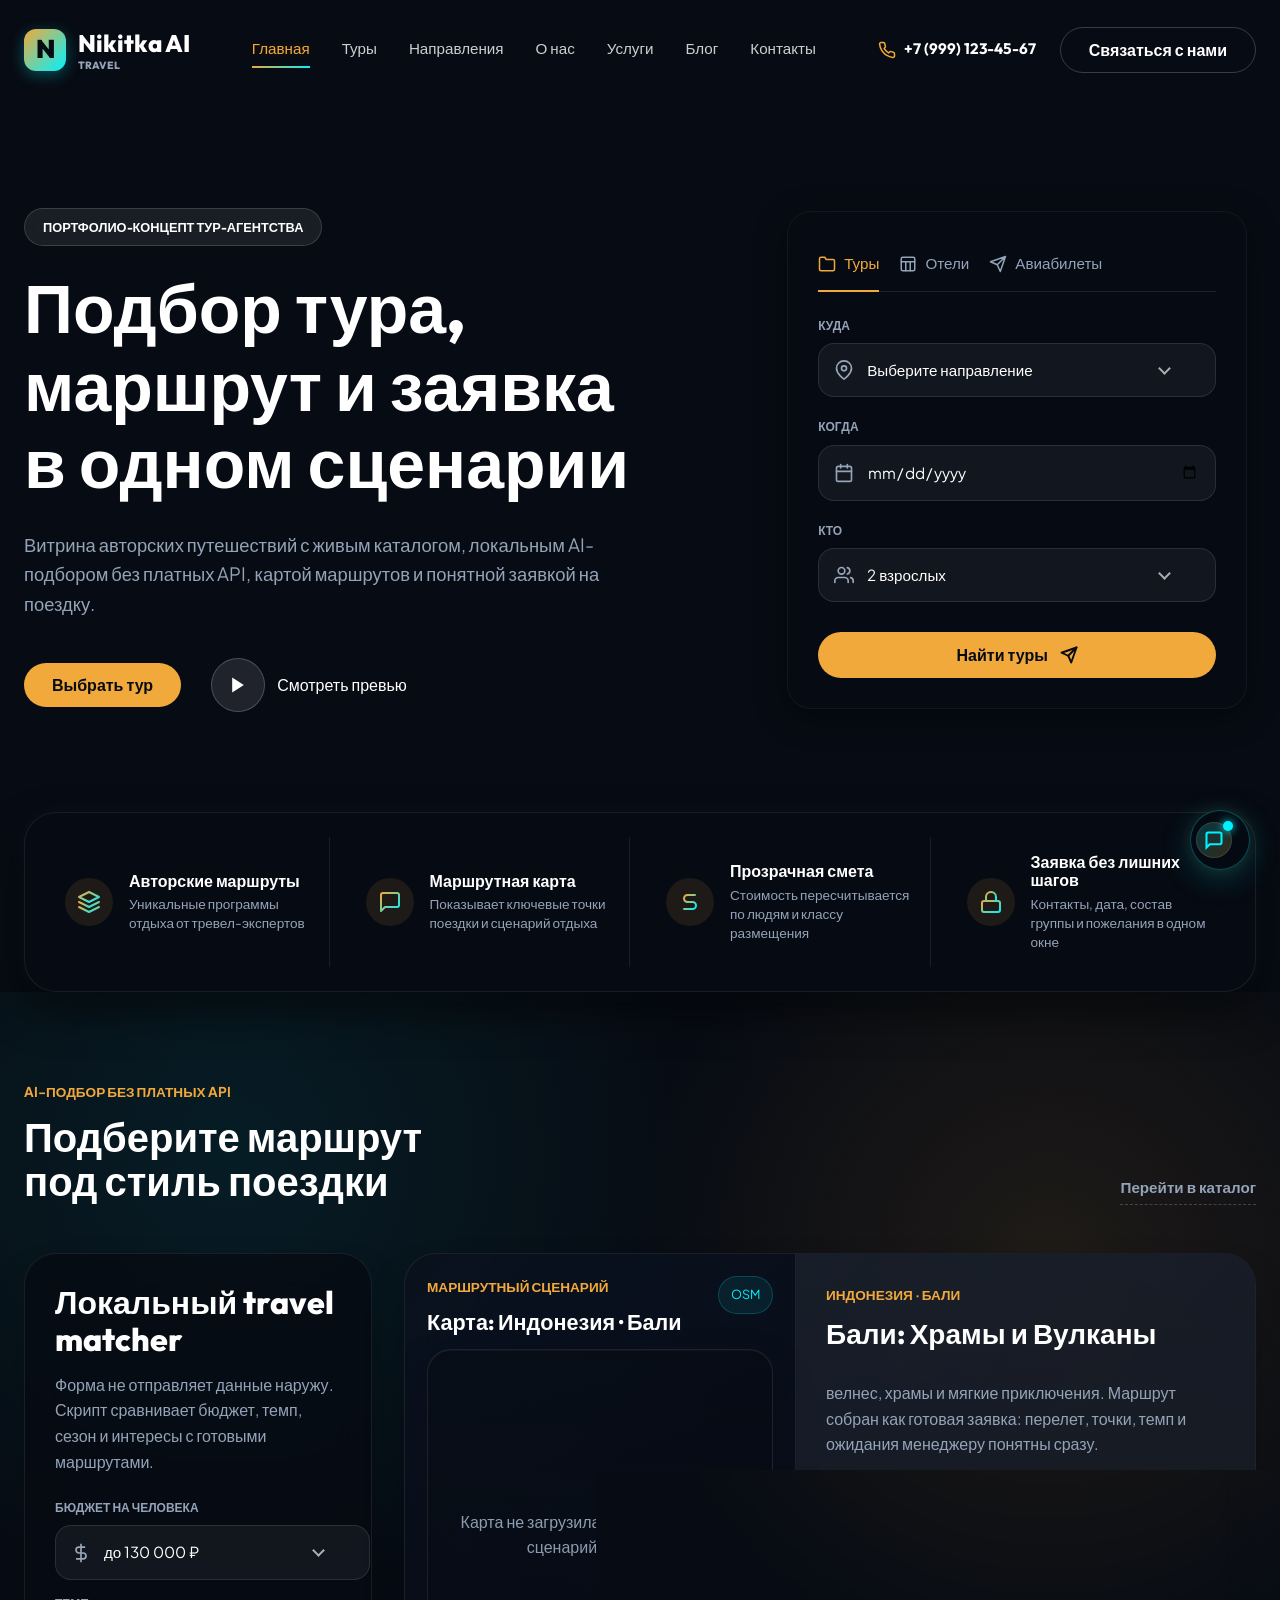
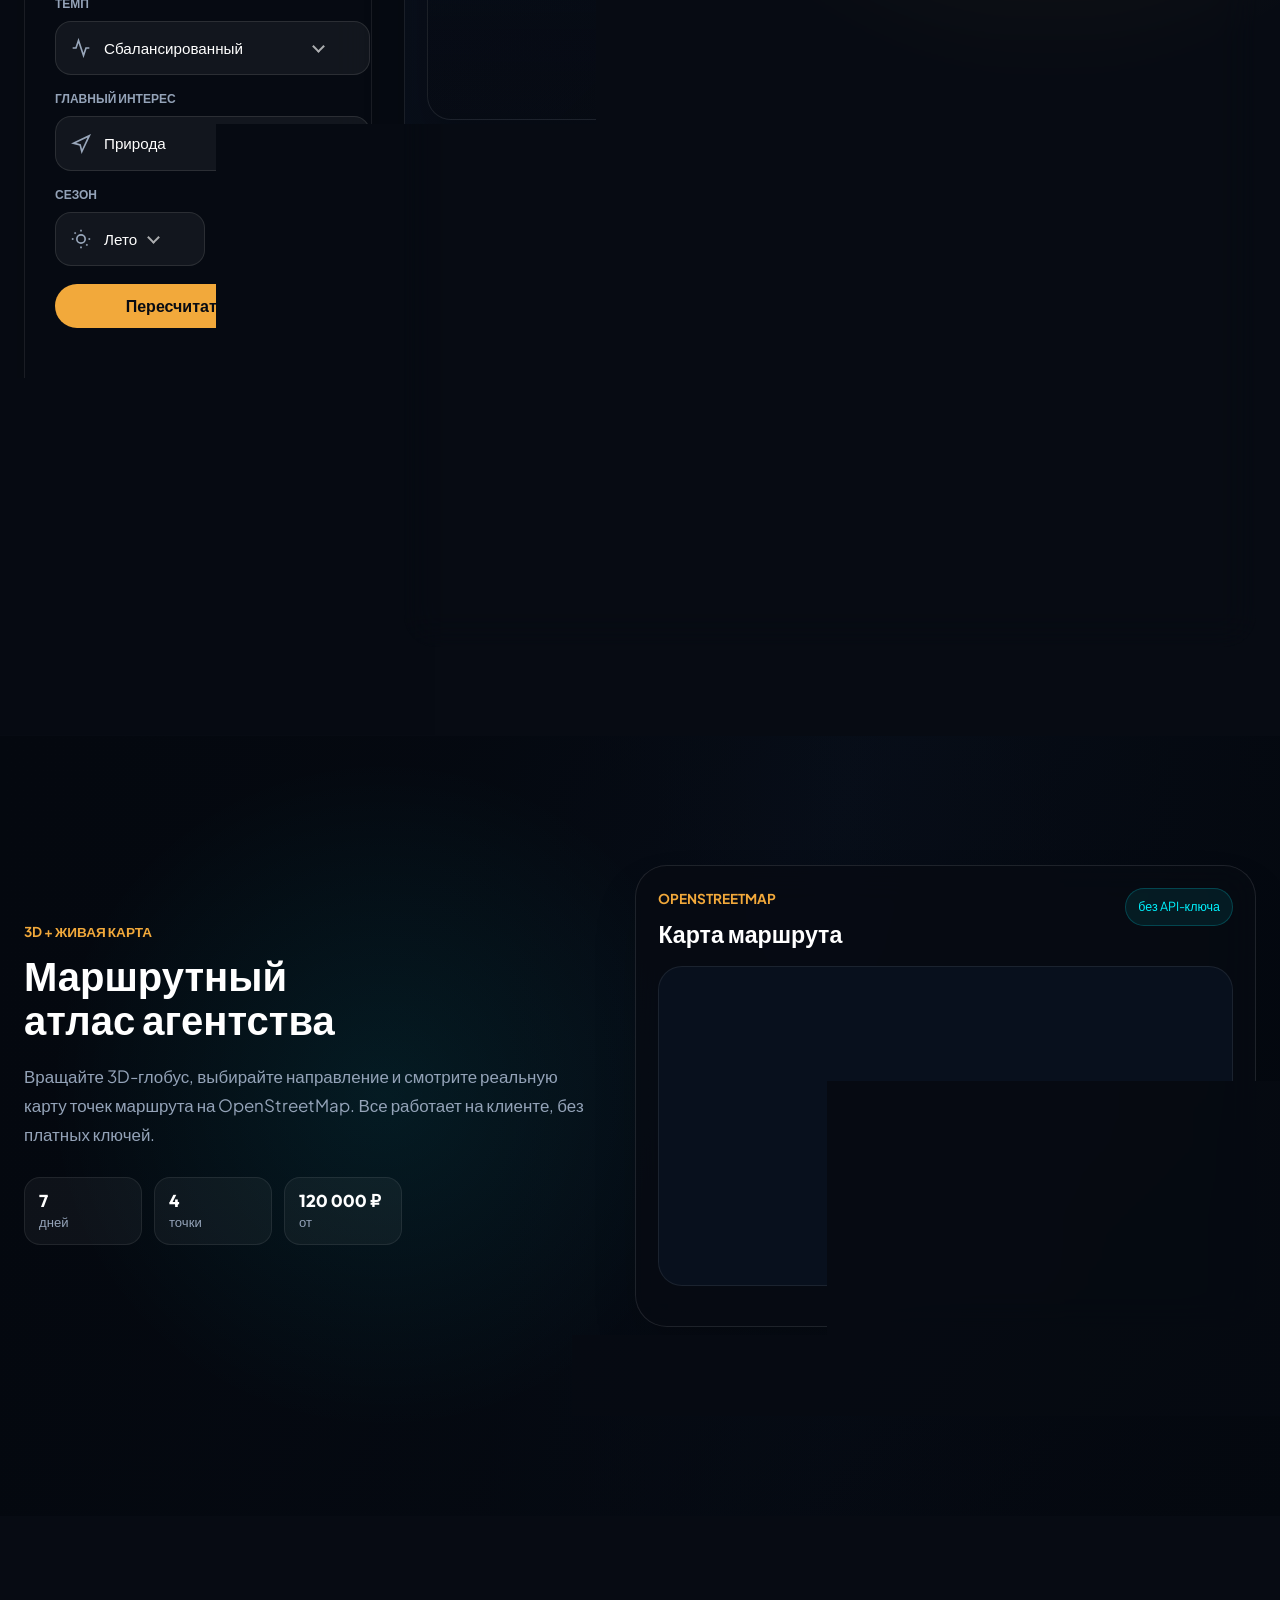
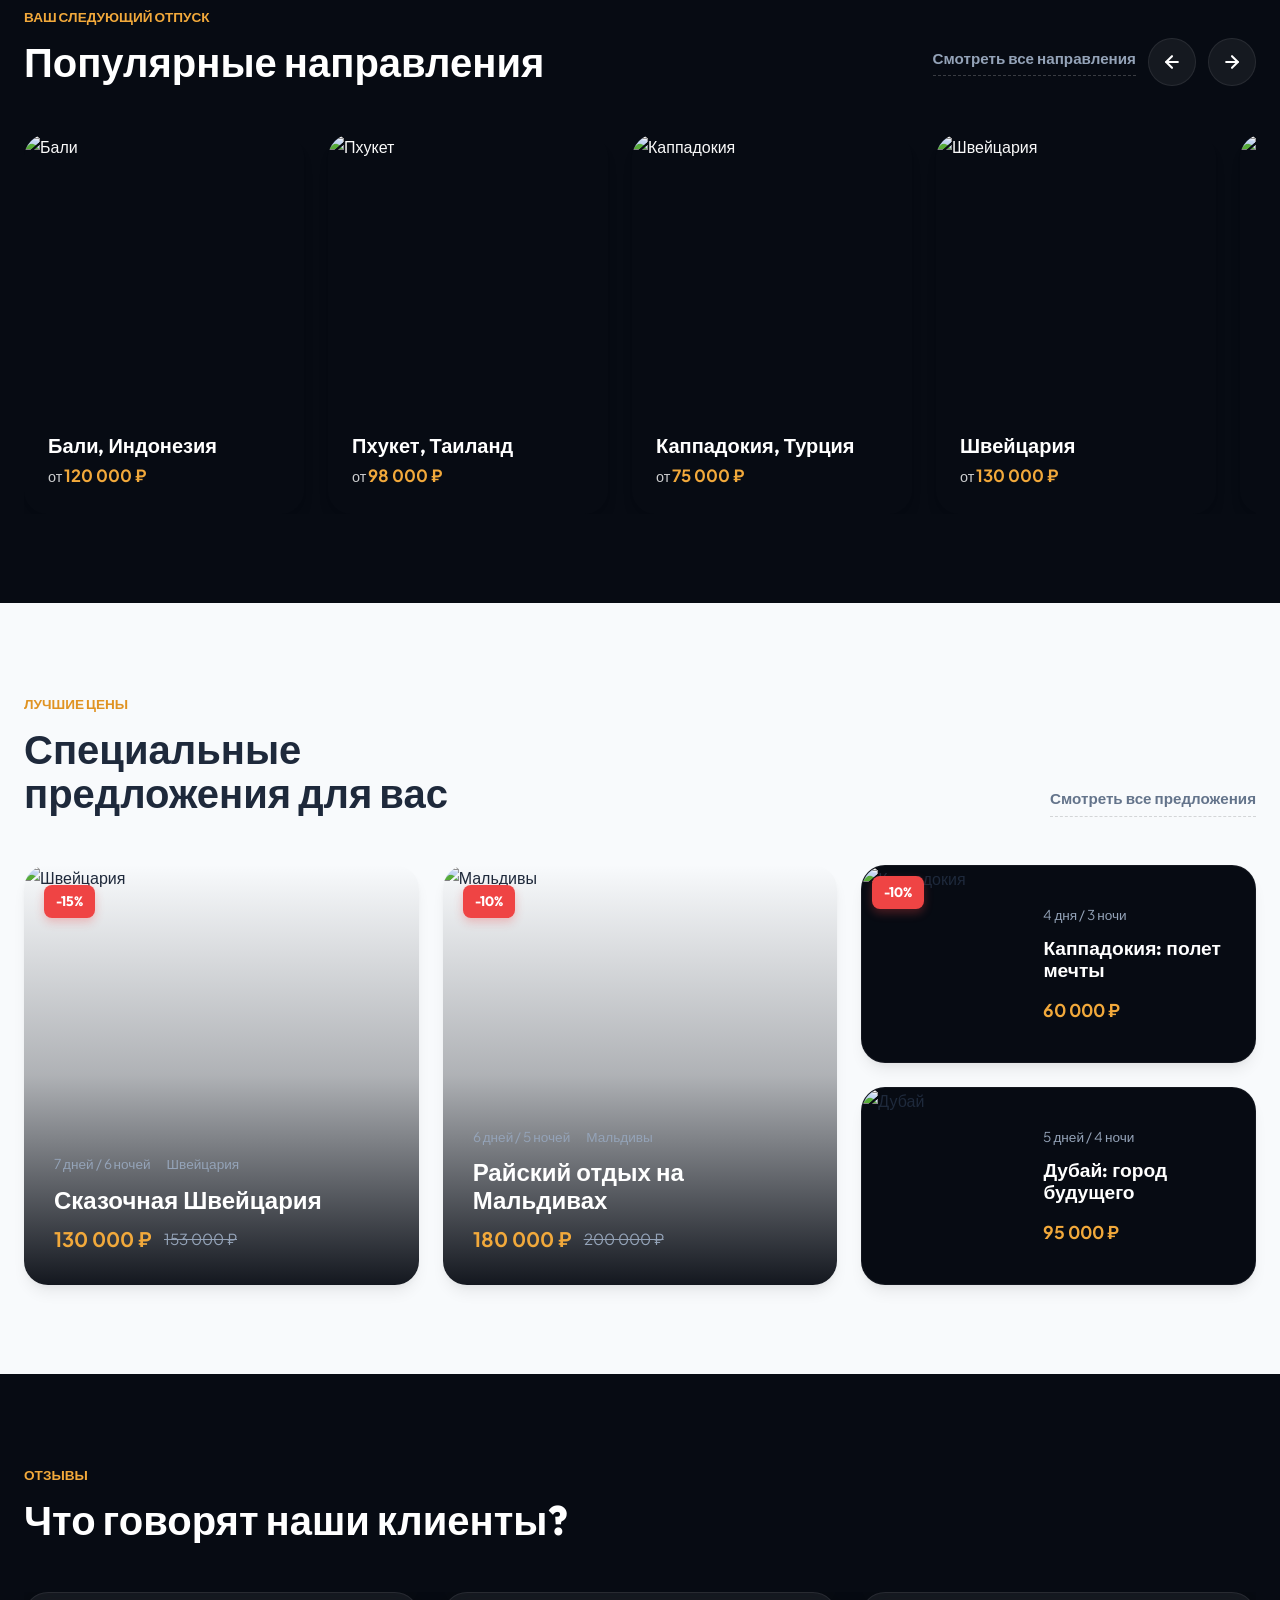
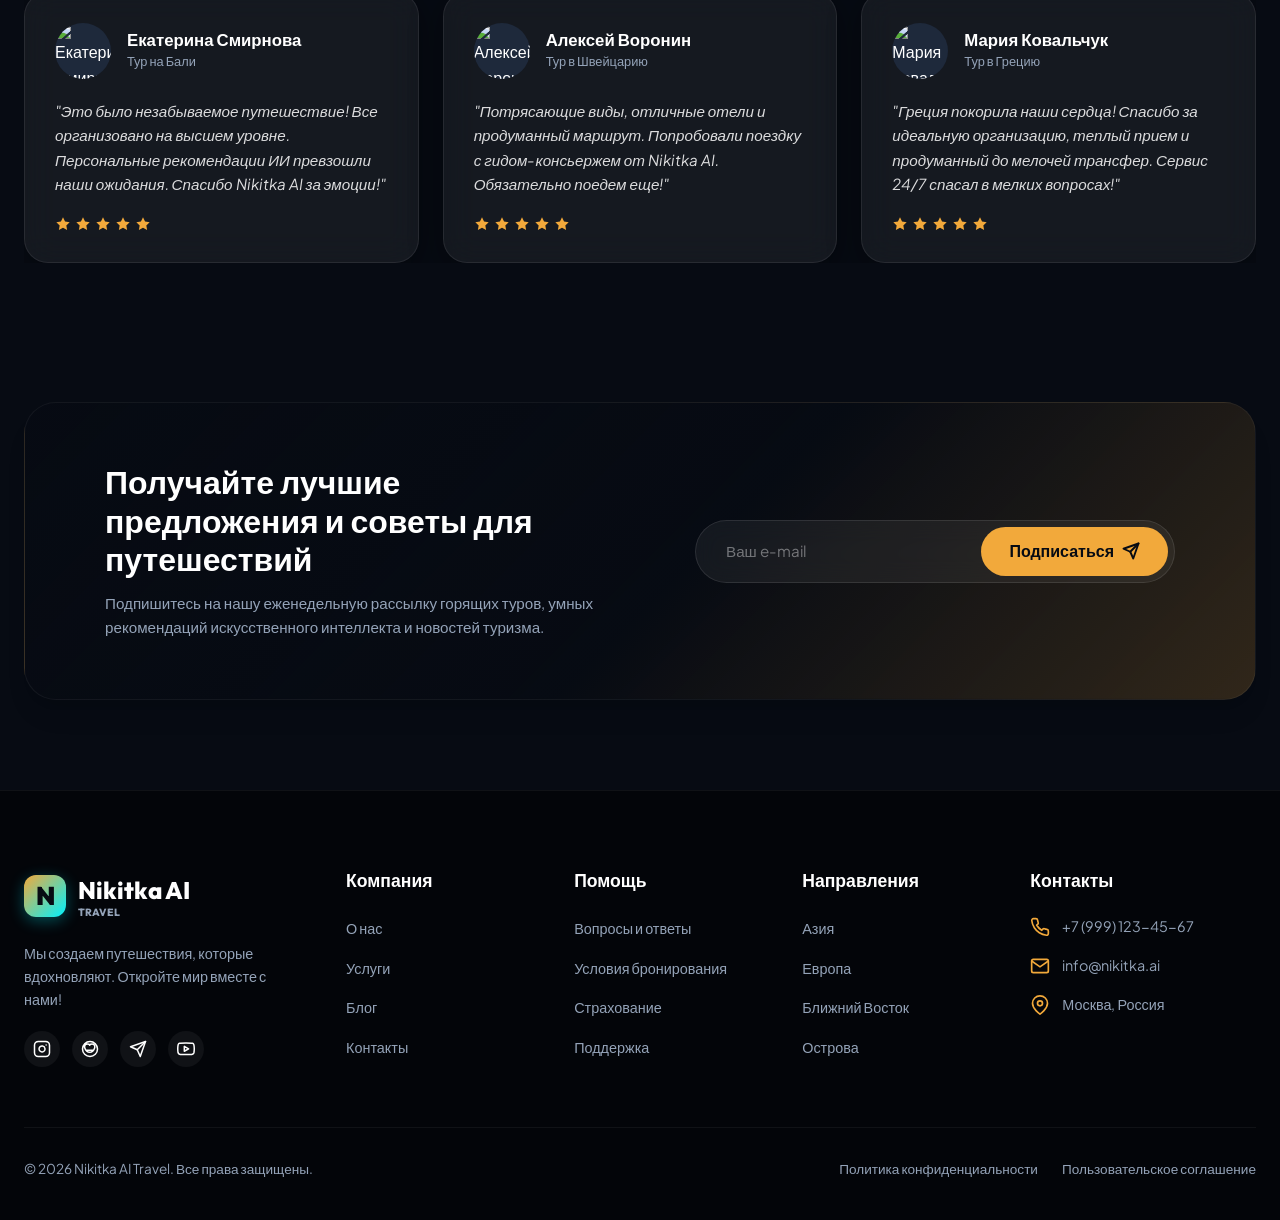
==== index.html @ 90d86d29 "Publish travel agency portfolio site" ====
<!DOCTYPE html>
<html lang="ru">
<head>
    <meta charset="UTF-8">
    <meta name="viewport" content="width=device-width, initial-scale=1.0">
    <title>Nikitka AI Travel — Открой мир по-новому вместе с AI</title>
    <meta name="description" content="Nikitka AI Travel предлагает уникальные авторские туры по всему миру. Совместите мощь искусственного интеллекта и экспертный подход к планированию идеального отдыха.">
    <meta name="keywords" content="авторские туры, путешествия с AI, отдых на Бали, туры в Каппадокию, планирование путешествий, Nikitka AI Travel">
    <link rel="icon" href="data:image/svg+xml,%3Csvg xmlns='http://www.w3.org/2000/svg' viewBox='0 0 64 64'%3E%3Crect width='64' height='64' rx='16' fill='%23070b13'/%3E%3Cpath d='M17 45 32 13l15 32-15-8-15 8Z' fill='%23f2a93b'/%3E%3Ccircle cx='32' cy='32' r='6' fill='%2300f2fe'/%3E%3C/svg%3E">
    
    <!-- CSS Stylesheets -->
    <link rel="stylesheet" href="css/style.css">
    <link rel="stylesheet" href="https://unpkg.com/leaflet@1.9.4/dist/leaflet.css">
</head>
<body>
    <!-- Global SVG Gradient Definitions -->
    <svg xmlns="http://www.w3.org/2000/svg" style="position: absolute; width: 0; height: 0; overflow: hidden; pointer-events: none;">
        <defs>
            <linearGradient id="gold-teal-grad" x1="0%" y1="0%" x2="100%" y2="100%">
                <stop offset="0%" stop-color="#f2a93b" />
                <stop offset="100%" stop-color="#00f2fe" />
            </linearGradient>
        </defs>
    </svg>

    <!-- Header Navigation -->
    <header class="header" id="mainHeader">
        <div class="container nav-container">
            <a href="index.html" class="logo">
                <div class="logo-icon">N</div>
                <div class="logo-text">
                    Nikitka AI
                    <span>Travel</span>
                </div>
            </a>
            
            <nav class="nav-menu" id="navMenu" aria-label="Основная навигация">
                <a href="index.html" class="nav-link active">Главная</a>
                <a href="tours.html" class="nav-link">Туры</a>
                <a href="destinations.html" class="nav-link">Направления</a>
                <a href="about.html" class="nav-link">О нас</a>
                <a href="services.html" class="nav-link">Услуги</a>
                <a href="blog.html" class="nav-link">Блог</a>
                <a href="contacts.html" class="nav-link">Контакты</a>
            </nav>
            
            <div class="nav-actions">
                <a href="tel:+79991234567" class="nav-phone">
                    <svg xmlns="http://www.w3.org/2000/svg" viewBox="0 0 24 24" width="20" height="20" fill="none" stroke="currentColor" stroke-width="2" stroke-linecap="round" stroke-linejoin="round">
                        <path d="M22 16.92v3a2 2 0 0 1-2.18 2 19.79 19.79 0 0 1-8.63-3.07 19.5 19.5 0 0 1-6-6 19.79 19.79 0 0 1-3.07-8.67A2 2 0 0 1 4.11 2h3a2 2 0 0 1 2 1.72 12.84 12.84 0 0 0 .7 2.81 2 2 0 0 1-.45 2.11L8.09 9.91a16 16 0 0 0 6 6l1.27-1.27a2 2 0 0 1 2.11-.45 12.84 12.84 0 0 0 2.81.7A2 2 0 0 1 22 16.92z"></path>
                    </svg>
                    +7 (999) 123-45-67
                </a>
                <a href="contacts.html" class="btn btn-outline" id="headerContactBtn">Связаться с нами</a>
            </div>
            
            <button class="nav-burger" id="navBurger" type="button" aria-label="Открыть меню" aria-controls="navMenu" aria-expanded="false">
                <span></span>
                <span></span>
                <span></span>
            </button>
        </div>
    </header>

    <!-- Hero Section -->
    <main>
        <section class="hero">
            <div class="container hero-grid">
                <div class="hero-content">
                    <span class="hero-badge">Портфолио-концепт тур-агентства</span>
                    <h1 class="hero-title">Подбор тура,<br>маршрут и заявка<br>в одном сценарии</h1>
                    <p class="hero-desc">
                        Витрина авторских путешествий с живым каталогом, локальным AI-подбором без платных API, картой маршрутов и понятной заявкой на поездку.
                    </p>
                    <div class="hero-ctas">
                        <a href="tours.html" class="btn btn-primary">Выбрать тур</a>
                        <button class="btn-video" id="heroPlayVideoBtn" type="button" aria-haspopup="dialog">
                            <span class="play-icon">
                                <svg xmlns="http://www.w3.org/2000/svg" viewBox="0 0 24 24" width="20" height="20" fill="currentColor">
                                    <polygon points="5 3 19 12 5 21 5 3"></polygon>
                                </svg>
                            </span>
                            Смотреть превью
                        </button>
                    </div>
                </div>
                
                <!-- Search Widget -->
                <div class="glass-panel-dark search-widget">
                    <div class="widget-tabs">
                        <button class="widget-tab active" data-tab="tours">
                            <svg xmlns="http://www.w3.org/2000/svg" viewBox="0 0 24 24" fill="none" stroke="currentColor" stroke-width="2" stroke-linecap="round" stroke-linejoin="round"><path d="M22 19a2 2 0 0 1-2 2H4a2 2 0 0 1-2-2V5a2 2 0 0 1 2-2h5l2 3h9a2 2 0 0 1 2 2z"></path></svg>
                            Туры
                        </button>
                        <button class="widget-tab" data-tab="hotels">
                            <svg xmlns="http://www.w3.org/2000/svg" viewBox="0 0 24 24" fill="none" stroke="currentColor" stroke-width="2" stroke-linecap="round" stroke-linejoin="round"><rect x="3" y="3" width="18" height="18" rx="2" ry="2"></rect><line x1="9" y1="21" x2="9" y2="9"></line><line x1="15" y1="21" x2="15" y2="9"></line><line x1="3" y1="9" x2="21" y2="9"></line></svg>
                            Отели
                        </button>
                        <button class="widget-tab" data-tab="flights">
                            <svg xmlns="http://www.w3.org/2000/svg" viewBox="0 0 24 24" fill="none" stroke="currentColor" stroke-width="2" stroke-linecap="round" stroke-linejoin="round"><path d="M22 2L11 13M22 2l-7 20-4-9-9-4 20-7z"></path></svg>
                            Авиабилеты
                        </button>
                    </div>
                    
                    <form action="tours.html" method="GET" id="heroSearchForm">
                        <input type="hidden" name="category" id="searchFormCategory" value="tours">
                        
                        <div id="searchFieldsWrapper">
                            <div class="search-field">
                                <label for="destinationSelect">Куда</label>
                                <div class="input-container">
                                    <svg xmlns="http://www.w3.org/2000/svg" viewBox="0 0 24 24" fill="none" stroke="currentColor" stroke-width="2" stroke-linecap="round" stroke-linejoin="round"><path d="M21 10c0 7-9 13-9 13s-9-6-9-13a9 9 0 0 1 18 0z"></path><circle cx="12" cy="10" r="3"></circle></svg>
                                    <select name="destination" id="destinationSelect">
                                        <option value="all">Выберите направление</option>
                                        <option value="bali">Бали, Индонезия</option>
                                        <option value="phuket">Пхукет, Таиланд</option>
                                        <option value="cappadocia">Каппадокия, Турция</option>
                                        <option value="swiss">Швейцария</option>
                                        <option value="santorini">Санторини, Греция</option>
                                        <option value="maldives">Мальдивы</option>
                                        <option value="dubai">Дубай, ОАЭ</option>
                                    </select>
                                </div>
                            </div>
                            
                            <div class="search-field">
                                <label for="searchDate">Когда</label>
                                <div class="input-container">
                                    <svg xmlns="http://www.w3.org/2000/svg" viewBox="0 0 24 24" fill="none" stroke="currentColor" stroke-width="2" stroke-linecap="round" stroke-linejoin="round"><rect x="3" y="4" width="18" height="18" rx="2" ry="2"></rect><line x1="16" y1="2" x2="16" y2="6"></line><line x1="8" y1="2" x2="8" y2="6"></line><line x1="3" y1="10" x2="21" y2="10"></line></svg>
                                    <input type="date" id="searchDate" name="date">
                                </div>
                            </div>
                            
                            <div class="search-field">
                                <label for="passengersCountSelect">Кто</label>
                                <div class="input-container">
                                    <svg xmlns="http://www.w3.org/2000/svg" viewBox="0 0 24 24" fill="none" stroke="currentColor" stroke-width="2" stroke-linecap="round" stroke-linejoin="round"><path d="M17 21v-2a4 4 0 0 0-4-4H5a4 4 0 0 0-4 4v2"></path><circle cx="9" cy="7" r="4"></circle><path d="M23 21v-2a4 4 0 0 0-3-3.87"></path><path d="M16 3.13a4 4 0 0 1 0 7.75"></path></svg>
                                    <select id="passengersCountSelect" name="passengers">
                                        <option value="1">1 взрослый</option>
                                        <option value="2" selected>2 взрослых</option>
                                        <option value="3">3 взрослых</option>
                                        <option value="4">4 взрослых</option>
                                        <option value="family">Семья с детьми</option>
                                    </select>
                                </div>
                            </div>
                        </div>
                        
                        <button type="submit" class="btn btn-primary" id="searchSubmitBtn" style="width: 100%; margin-top: 10px;">
                            Найти туры
                            <svg xmlns="http://www.w3.org/2000/svg" viewBox="0 0 24 24" width="18" height="18" fill="none" stroke="currentColor" stroke-width="2.5" stroke-linecap="round" stroke-linejoin="round" style="margin-left: 4px;"><line x1="22" y1="2" x2="11" y2="13"></line><polygon points="22 2 15 22 11 13 2 9 22 2"></polygon></svg>
                        </button>
                    </form>
                </div>
            </div>
        </section>

        <!-- Value Propositions (Features Bar) -->
        <div class="container" style="position: relative; z-index: 10;">
            <div class="features-bar">
                <div class="feature-item icon-container-glow">
                    <div class="feature-icon-wrapper">
                        <svg xmlns="http://www.w3.org/2000/svg" viewBox="0 0 24 24" class="icon-gradient" stroke-width="2" stroke-linecap="round" stroke-linejoin="round"><polygon points="12 2 2 7 12 12 22 7 12 2 12 2"></polygon><polyline points="2 17 12 22 22 17"></polyline><polyline points="2 12 12 17 22 12"></polyline></svg>
                    </div>
                    <div class="feature-text">
                        <h4>Авторские маршруты</h4>
                        <p>Уникальные программы отдыха от тревел-экспертов</p>
                    </div>
                </div>
                <div class="feature-item icon-container-glow">
                    <div class="feature-icon-wrapper">
                        <svg xmlns="http://www.w3.org/2000/svg" viewBox="0 0 24 24" class="icon-gradient" stroke-width="2" stroke-linecap="round" stroke-linejoin="round"><path d="M21 15a2 2 0 0 1-2 2H7l-4 4V5a2 2 0 0 1 2-2h14a2 2 0 0 1 2 2z"></path></svg>
                    </div>
                    <div class="feature-text">
                        <h4>Маршрутная карта</h4>
                        <p>Показывает ключевые точки поездки и сценарий отдыха</p>
                    </div>
                </div>
                <div class="feature-item icon-container-glow">
                    <div class="feature-icon-wrapper">
                        <svg xmlns="http://www.w3.org/2000/svg" viewBox="0 0 24 24" class="icon-gradient" stroke-width="2" stroke-linecap="round" stroke-linejoin="round"><line x1="12" y1="1" x2="12" y2="23"></line><path d="M17 5H9.5a3.5 3.5 0 0 0 0 7h5a3.5 3.5 0 0 1 0 7H6"></path></svg>
                    </div>
                    <div class="feature-text">
                        <h4>Прозрачная смета</h4>
                        <p>Стоимость пересчитывается по людям и классу размещения</p>
                    </div>
                </div>
                <div class="feature-item icon-container-glow">
                    <div class="feature-icon-wrapper">
                        <svg xmlns="http://www.w3.org/2000/svg" viewBox="0 0 24 24" class="icon-gradient" stroke-width="2" stroke-linecap="round" stroke-linejoin="round"><rect x="3" y="11" width="18" height="11" rx="2" ry="2"></rect><path d="M7 11V7a5 5 0 0 1 10 0v4"></path></svg>
                    </div>
                    <div class="feature-text">
                        <h4>Заявка без лишних шагов</h4>
                        <p>Контакты, дата, состав группы и пожелания в одном окне</p>
                    </div>
                </div>
            </div>
        </div>

        <!-- Local AI Route Designer -->
        <section class="section route-lab-section" id="routeMatcher">
            <div class="container">
                <div class="section-header">
                    <div class="section-title-wrapper">
                        <span class="section-subtitle">AI-подбор без платных API</span>
                        <h2 class="section-title">Подберите маршрут под стиль поездки</h2>
                    </div>
                    <a href="tours.html" class="section-link">Перейти в каталог</a>
                </div>

                <div class="route-lab-grid">
                    <aside class="trip-designer-panel">
                        <h2>Локальный travel matcher</h2>
                        <p>Форма не отправляет данные наружу. Скрипт сравнивает бюджет, темп, сезон и интересы с готовыми маршрутами.</p>

                        <form class="trip-designer-form" id="tripDesignerForm">
                            <div class="search-field">
                                <label for="tripBudget">Бюджет на человека</label>
                                <div class="input-container">
                                    <svg xmlns="http://www.w3.org/2000/svg" viewBox="0 0 24 24" fill="none" stroke="currentColor" stroke-width="2"><line x1="12" y1="1" x2="12" y2="23"></line><path d="M17 5H9.5a3.5 3.5 0 0 0 0 7h5a3.5 3.5 0 0 1 0 7H6"></path></svg>
                                    <select id="tripBudget" name="budget">
                                        <option value="90000">до 90 000 ₽</option>
                                        <option value="130000" selected>до 130 000 ₽</option>
                                        <option value="180000">до 180 000 ₽</option>
                                        <option value="230000">до 230 000 ₽</option>
                                    </select>
                                </div>
                            </div>

                            <div class="search-field">
                                <label for="tripPace">Темп</label>
                                <div class="input-container">
                                    <svg xmlns="http://www.w3.org/2000/svg" viewBox="0 0 24 24" fill="none" stroke="currentColor" stroke-width="2"><polyline points="22 12 18 12 15 21 9 3 6 12 2 12"></polyline></svg>
                                    <select id="tripPace" name="pace">
                                        <option value="slow">Спокойный</option>
                                        <option value="balanced" selected>Сбалансированный</option>
                                        <option value="active">Активный</option>
                                    </select>
                                </div>
                            </div>

                            <div class="search-field">
                                <label for="tripInterest">Главный интерес</label>
                                <div class="input-container">
                                    <svg xmlns="http://www.w3.org/2000/svg" viewBox="0 0 24 24" fill="none" stroke="currentColor" stroke-width="2"><path d="M3 11l19-9-9 19-2-8-8-2z"></path></svg>
                                    <select id="tripInterest" name="interest">
                                        <option value="nature" selected>Природа</option>
                                        <option value="sea">Море</option>
                                        <option value="culture">Культура</option>
                                        <option value="comfort">Комфорт</option>
                                        <option value="food">Гастрономия</option>
                                        <option value="photo">Фото-маршрут</option>
                                    </select>
                                </div>
                            </div>

                            <div class="booking-form-grid" style="margin-top: 0;">
                                <div class="search-field">
                                    <label for="tripSeason">Сезон</label>
                                    <div class="input-container">
                                        <svg xmlns="http://www.w3.org/2000/svg" viewBox="0 0 24 24" fill="none" stroke="currentColor" stroke-width="2"><circle cx="12" cy="12" r="5"></circle><line x1="12" y1="1" x2="12" y2="3"></line><line x1="12" y1="21" x2="12" y2="23"></line><line x1="4.22" y1="4.22" x2="5.64" y2="5.64"></line><line x1="18.36" y1="18.36" x2="19.78" y2="19.78"></line><line x1="1" y1="12" x2="3" y2="12"></line><line x1="21" y1="12" x2="23" y2="12"></line></svg>
                                        <select id="tripSeason" name="season">
                                            <option value="summer" selected>Лето</option>
                                            <option value="winter">Зима</option>
                                            <option value="spring">Весна/осень</option>
                                        </select>
                                    </div>
                                </div>

                                <div class="search-field">
                                    <label for="tripDuration">Дней</label>
                                    <div class="input-container">
                                        <svg xmlns="http://www.w3.org/2000/svg" viewBox="0 0 24 24" fill="none" stroke="currentColor" stroke-width="2"><rect x="3" y="4" width="18" height="18" rx="2"></rect><line x1="16" y1="2" x2="16" y2="6"></line><line x1="8" y1="2" x2="8" y2="6"></line><line x1="3" y1="10" x2="21" y2="10"></line></svg>
                                        <select id="tripDuration" name="duration">
                                            <option value="5">до 5</option>
                                            <option value="7" selected>до 7</option>
                                            <option value="10">до 10</option>
                                        </select>
                                    </div>
                                </div>
                            </div>

                            <button class="btn btn-primary" type="submit">Пересчитать маршрут</button>
                        </form>
                    </aside>

                    <div class="route-map-card route-planner-card">
                        <div class="route-map-stage">
                            <div class="route-map-stage-head">
                                <div>
                                    <span class="section-subtitle">Маршрутный сценарий</span>
                                    <h3 id="matcherMapTitle">Карта выбранного маршрута</h3>
                                </div>
                                <span class="route-map-live-pill">OSM</span>
                            </div>
                            <div class="matcher-route-map" id="matcherRouteMap" aria-label="Карта подобранного маршрута"></div>
                            <div class="route-map-caption-row">
                                <span>Локальный подбор без отправки анкеты</span>
                                <strong id="matcherRouteMeta">4 точки · 7 дней</strong>
                            </div>
                            <div class="route-country-strip" aria-label="Маршруты по странам">
                                <div class="route-country-strip-head">
                                    <span>Страны маршрутов</span>
                                    <strong id="matcherCountryCount">9 стран</strong>
                                </div>
                                <div class="route-country-routes" id="matcherCountryRoutes"></div>
                            </div>
                        </div>
                        <div class="route-map-details route-map-details--planner" id="routeMapDetails"></div>
                    </div>
                </div>

            </div>
        </section>

        <!-- 3D Route Atlas & Live Map -->
        <section class="section route-atlas-section" id="routeAtlas" aria-labelledby="routeAtlasTitle">
            <canvas id="routeGlobeCanvas" class="route-globe-canvas" aria-label="3D глобус маршрутов"></canvas>
            <div class="route-atlas-shade" aria-hidden="true"></div>
            <div class="container route-atlas-inner">
                <div class="route-atlas-copy">
                    <span class="section-subtitle">3D + живая карта</span>
                    <h2 class="section-title" id="routeAtlasTitle">Маршрутный атлас агентства</h2>
                    <p id="routeAtlasDescription">
                        Вращайте 3D-глобус, выбирайте направление и смотрите реальную карту точек маршрута на OpenStreetMap. Все работает на клиенте, без платных ключей.
                    </p>

                    <div class="route-atlas-metrics" aria-label="Сводка маршрута">
                        <span><strong id="routeAtlasDays">7</strong> дней</span>
                        <span><strong id="routeAtlasStops">4</strong> точки</span>
                        <span><strong id="routeAtlasBudget">120 000 ₽</strong> от</span>
                    </div>

                    <div class="route-atlas-controls" id="routeAtlasControls" aria-label="Выбор маршрута"></div>
                </div>

                <div class="route-map-live-shell">
                    <div class="route-map-live-head">
                        <div>
                            <span class="section-subtitle">OpenStreetMap</span>
                            <h3 id="routeMapLiveTitle">Карта маршрута</h3>
                        </div>
                        <span class="route-map-live-pill">без API-ключа</span>
                    </div>
                    <div class="route-leaflet-map" id="routeLeafletMap" aria-label="Живая карта выбранного маршрута"></div>
                    <div class="route-map-live-legend" id="routeMapLiveLegend"></div>
                </div>
            </div>
        </section>

        <!-- Popular Destinations Section -->
        <section class="section section-dark">
            <div class="container">
                <div class="section-header">
                    <div class="section-title-wrapper">
                        <span class="section-subtitle">Ваш следующий отпуск</span>
                        <h2 class="section-title">Популярные направления</h2>
                    </div>
                    <div style="display: flex; gap: 12px; align-items: center;">
                        <a href="destinations.html" class="section-link">Смотреть все направления</a>
                        <button class="btn-icon" id="destPrevBtn" aria-label="Назад">
                            <svg xmlns="http://www.w3.org/2000/svg" viewBox="0 0 24 24" width="20" height="20" fill="none" stroke="currentColor" stroke-width="2.5" stroke-linecap="round" stroke-linejoin="round"><line x1="19" y1="12" x2="5" y2="12"></line><polyline points="12 19 5 12 12 5"></polyline></svg>
                        </button>
                        <button class="btn-icon" id="destNextBtn" aria-label="Вперед">
                            <svg xmlns="http://www.w3.org/2000/svg" viewBox="0 0 24 24" width="20" height="20" fill="none" stroke="currentColor" stroke-width="2.5" stroke-linecap="round" stroke-linejoin="round"><line x1="5" y1="12" x2="19" y2="12"></line><polyline points="12 5 19 12 12 19"></polyline></svg>
                        </button>
                    </div>
                </div>
                
                <div class="slider-container" id="destinationsSliderContainer">
                    <div class="slider-track">
                        <!-- Bali -->
                        <div class="dest-card" onclick="location.href='tours.html?destination=bali'">
                            <img src="https://images.unsplash.com/photo-1537996194471-e657df975ab4?auto=format&fit=crop&w=400&q=80" alt="Бали">
                            <div class="dest-content">
                                <h3>Бали, Индонезия</h3>
                                <div class="dest-price">от <span>120 000 ₽</span></div>
                            </div>
                        </div>
                        <!-- Phuket -->
                        <div class="dest-card" onclick="location.href='tours.html?destination=phuket'">
                            <img src="https://images.unsplash.com/photo-1528127269322-539801943592?auto=format&fit=crop&w=400&q=80" alt="Пхукет">
                            <div class="dest-content">
                                <h3>Пхукет, Таиланд</h3>
                                <div class="dest-price">от <span>98 000 ₽</span></div>
                            </div>
                        </div>
                        <!-- Cappadocia -->
                        <div class="dest-card" onclick="location.href='tours.html?destination=cappadocia'">
                            <img src="https://images.unsplash.com/photo-1507608869274-d3177c8bb4c7?auto=format&fit=crop&w=400&q=80" alt="Каппадокия">
                            <div class="dest-content">
                                <h3>Каппадокия, Турция</h3>
                                <div class="dest-price">от <span>75 000 ₽</span></div>
                            </div>
                        </div>
                        <!-- Switzerland -->
                        <div class="dest-card" onclick="location.href='tours.html?destination=swiss'">
                            <img src="https://images.unsplash.com/photo-1502784444187-359ac186c5bb?auto=format&fit=crop&w=400&q=80" alt="Швейцария">
                            <div class="dest-content">
                                <h3>Швейцария</h3>
                                <div class="dest-price">от <span>130 000 ₽</span></div>
                            </div>
                        </div>
                        <!-- Santorini -->
                        <div class="dest-card" onclick="location.href='tours.html?destination=santorini'">
                            <img src="https://images.unsplash.com/photo-1533105079780-92b9be482077?auto=format&fit=crop&w=400&q=80" alt="Санторини">
                            <div class="dest-content">
                                <h3>Санторини, Греция</h3>
                                <div class="dest-price">от <span>110 000 ₽</span></div>
                            </div>
                        </div>
                    </div>
                </div>
            </div>
        </section>

        <!-- Best Offers Section -->
        <section class="section section-light">
            <div class="container">
                <div class="section-header">
                    <div class="section-title-wrapper">
                        <span class="section-subtitle" style="color: var(--color-accent-gold-hover);">Лучшие цены</span>
                        <h2 class="section-title">Специальные предложения для вас</h2>
                    </div>
                    <a href="tours.html" class="section-link">Смотреть все предложения</a>
                </div>
                
                <div class="offers-grid">
                    <!-- Switzerland Vertical Card -->
                    <div class="offer-card" onclick="location.href='tours.html?destination=swiss'">
                        <span class="offer-badge">-15%</span>
                        <img src="https://images.unsplash.com/photo-1502784444187-359ac186c5bb?auto=format&fit=crop&w=800&q=80" alt="Швейцария">
                        <div class="offer-content">
                            <div class="offer-meta">
                                <span>7 дней / 6 ночей</span>
                                <span>Швейцария</span>
                            </div>
                            <h3>Сказочная Швейцария</h3>
                            <div class="offer-price-row">
                                <span class="offer-price">130 000 ₽</span>
                                <span class="offer-old-price">153 000 ₽</span>
                            </div>
                        </div>
                    </div>
                    
                    <!-- Maldives Vertical Card -->
                    <div class="offer-card" onclick="location.href='tours.html?destination=maldives'">
                        <span class="offer-badge">-10%</span>
                        <img src="https://images.unsplash.com/photo-1439066615861-d1af74d74000?auto=format&fit=crop&w=800&q=80" alt="Мальдивы">
                        <div class="offer-content">
                            <div class="offer-meta">
                                <span>6 дней / 5 ночей</span>
                                <span>Мальдивы</span>
                            </div>
                            <h3>Райский отдых на Мальдивах</h3>
                            <div class="offer-price-row">
                                <span class="offer-price">180 000 ₽</span>
                                <span class="offer-old-price">200 000 ₽</span>
                            </div>
                        </div>
                    </div>
                    
                    <!-- Horizontal Cards Stack -->
                    <div class="offers-stack">
                        <!-- Cappadocia -->
                        <div class="offer-horizontal-card" onclick="location.href='tours.html?destination=cappadocia'">
                            <div class="offer-horizontal-img">
                                <span class="offer-badge" style="top: 10px; left: 10px;">-10%</span>
                                <img src="https://images.unsplash.com/photo-1507608869274-d3177c8bb4c7?auto=format&fit=crop&w=400&q=80" alt="Каппадокия">
                            </div>
                            <div class="offer-horizontal-content">
                                <div class="offer-meta">
                                    <span>4 дня / 3 ночи</span>
                                </div>
                                <h3>Каппадокия: полет мечты</h3>
                                <div class="offer-price-row" style="margin-top: 8px;">
                                    <span class="offer-price" style="font-size: 1.1rem;">60 000 ₽</span>
                                </div>
                            </div>
                        </div>
                        
                        <!-- Dubai -->
                        <div class="offer-horizontal-card" onclick="location.href='tours.html?destination=dubai'">
                            <div class="offer-horizontal-img">
                                <img src="https://images.unsplash.com/photo-1512453979798-5ea266f8880c?auto=format&fit=crop&w=400&q=80" alt="Дубай">
                            </div>
                            <div class="offer-horizontal-content">
                                <div class="offer-meta">
                                    <span>5 дней / 4 ночи</span>
                                </div>
                                <h3>Дубай: город будущего</h3>
                                <div class="offer-price-row" style="margin-top: 8px;">
                                    <span class="offer-price" style="font-size: 1.1rem;">95 000 ₽</span>
                                </div>
                            </div>
                        </div>
                    </div>
                </div>
            </div>
        </section>

        <!-- Testimonials Section -->
        <section class="section section-dark">
            <div class="container">
                <div class="section-header">
                    <div class="section-title-wrapper">
                        <span class="section-subtitle">Отзывы</span>
                        <h2 class="section-title">Что говорят наши клиенты?</h2>
                    </div>
                    <div style="display: flex; gap: 12px; align-items: center;">
                        <button class="btn-icon" id="reviewsPrevBtn" aria-label="Назад">
                            <svg xmlns="http://www.w3.org/2000/svg" viewBox="0 0 24 24" width="20" height="20" fill="none" stroke="currentColor" stroke-width="2.5" stroke-linecap="round" stroke-linejoin="round"><line x1="19" y1="12" x2="5" y2="12"></line><polyline points="12 19 5 12 12 5"></polyline></svg>
                        </button>
                        <button class="btn-icon" id="reviewsNextBtn" aria-label="Вперед">
                            <svg xmlns="http://www.w3.org/2000/svg" viewBox="0 0 24 24" width="20" height="20" fill="none" stroke="currentColor" stroke-width="2.5" stroke-linecap="round" stroke-linejoin="round"><line x1="5" y1="12" x2="19" y2="12"></line><polyline points="12 5 19 12 12 19"></polyline></svg>
                        </button>
                    </div>
                </div>
                
                <div class="slider-container" id="reviewsSliderContainer">
                    <div class="slider-track">
                        <!-- Review 1 -->
                        <div class="glass-panel review-card">
                            <div>
                                <div class="review-author">
                                    <div class="author-avatar">
                                        <img src="https://images.unsplash.com/photo-1494790108377-be9c29b29330?auto=format&fit=crop&w=150&q=80" alt="Екатерина Смирнова">
                                    </div>
                                    <div class="author-info">
                                        <h4>Екатерина Смирнова</h4>
                                        <p>Тур на Бали</p>
                                    </div>
                                </div>
                                <p class="review-text">
                                    "Это было незабываемое путешествие! Все организовано на высшем уровне. Персональные рекомендации ИИ превзошли наши ожидания. Спасибо Nikitka AI за эмоции!"
                                </p>
                            </div>
                            <div class="review-stars">
                                <svg viewBox="0 0 24 24"><polygon points="12 2 15.09 8.26 22 9.27 17 14.14 18.18 21.02 12 17.77 5.82 21.02 7 14.14 2 9.27 8.91 8.26 12 2"></polygon></svg>
                                <svg viewBox="0 0 24 24"><polygon points="12 2 15.09 8.26 22 9.27 17 14.14 18.18 21.02 12 17.77 5.82 21.02 7 14.14 2 9.27 8.91 8.26 12 2"></polygon></svg>
                                <svg viewBox="0 0 24 24"><polygon points="12 2 15.09 8.26 22 9.27 17 14.14 18.18 21.02 12 17.77 5.82 21.02 7 14.14 2 9.27 8.91 8.26 12 2"></polygon></svg>
                                <svg viewBox="0 0 24 24"><polygon points="12 2 15.09 8.26 22 9.27 17 14.14 18.18 21.02 12 17.77 5.82 21.02 7 14.14 2 9.27 8.91 8.26 12 2"></polygon></svg>
                                <svg viewBox="0 0 24 24"><polygon points="12 2 15.09 8.26 22 9.27 17 14.14 18.18 21.02 12 17.77 5.82 21.02 7 14.14 2 9.27 8.91 8.26 12 2"></polygon></svg>
                            </div>
                        </div>
                        
                        <!-- Review 2 -->
                        <div class="glass-panel review-card">
                            <div>
                                <div class="review-author">
                                    <div class="author-avatar">
                                        <img src="https://images.unsplash.com/photo-1507003211169-0a1dd7228f2d?auto=format&fit=crop&w=150&q=80" alt="Алексей Воронин">
                                    </div>
                                    <div class="author-info">
                                        <h4>Алексей Воронин</h4>
                                        <p>Тур в Швейцарию</p>
                                    </div>
                                </div>
                                <p class="review-text">
                                    "Потрясающие виды, отличные отели и продуманный маршрут. Попробовали поездку с гидом-консьержем от Nikitka AI. Обязательно поедем еще!"
                                </p>
                            </div>
                            <div class="review-stars">
                                <svg viewBox="0 0 24 24"><polygon points="12 2 15.09 8.26 22 9.27 17 14.14 18.18 21.02 12 17.77 5.82 21.02 7 14.14 2 9.27 8.91 8.26 12 2"></polygon></svg>
                                <svg viewBox="0 0 24 24"><polygon points="12 2 15.09 8.26 22 9.27 17 14.14 18.18 21.02 12 17.77 5.82 21.02 7 14.14 2 9.27 8.91 8.26 12 2"></polygon></svg>
                                <svg viewBox="0 0 24 24"><polygon points="12 2 15.09 8.26 22 9.27 17 14.14 18.18 21.02 12 17.77 5.82 21.02 7 14.14 2 9.27 8.91 8.26 12 2"></polygon></svg>
                                <svg viewBox="0 0 24 24"><polygon points="12 2 15.09 8.26 22 9.27 17 14.14 18.18 21.02 12 17.77 5.82 21.02 7 14.14 2 9.27 8.91 8.26 12 2"></polygon></svg>
                                <svg viewBox="0 0 24 24"><polygon points="12 2 15.09 8.26 22 9.27 17 14.14 18.18 21.02 12 17.77 5.82 21.02 7 14.14 2 9.27 8.91 8.26 12 2"></polygon></svg>
                            </div>
                        </div>
                        
                        <!-- Review 3 -->
                        <div class="glass-panel review-card">
                            <div>
                                <div class="review-author">
                                    <div class="author-avatar">
                                        <img src="https://images.unsplash.com/photo-1534528741775-53994a69daeb?auto=format&fit=crop&w=150&q=80" alt="Мария Ковальчук">
                                    </div>
                                    <div class="author-info">
                                        <h4>Мария Ковальчук</h4>
                                        <p>Тур в Грецию</p>
                                    </div>
                                </div>
                                <p class="review-text">
                                    "Греция покорила наши сердца! Спасибо за идеальную организацию, теплый прием и продуманный до мелочей трансфер. Сервис 24/7 спасал в мелких вопросах!"
                                </p>
                            </div>
                            <div class="review-stars">
                                <svg viewBox="0 0 24 24"><polygon points="12 2 15.09 8.26 22 9.27 17 14.14 18.18 21.02 12 17.77 5.82 21.02 7 14.14 2 9.27 8.91 8.26 12 2"></polygon></svg>
                                <svg viewBox="0 0 24 24"><polygon points="12 2 15.09 8.26 22 9.27 17 14.14 18.18 21.02 12 17.77 5.82 21.02 7 14.14 2 9.27 8.91 8.26 12 2"></polygon></svg>
                                <svg viewBox="0 0 24 24"><polygon points="12 2 15.09 8.26 22 9.27 17 14.14 18.18 21.02 12 17.77 5.82 21.02 7 14.14 2 9.27 8.91 8.26 12 2"></polygon></svg>
                                <svg viewBox="0 0 24 24"><polygon points="12 2 15.09 8.26 22 9.27 17 14.14 18.18 21.02 12 17.77 5.82 21.02 7 14.14 2 9.27 8.91 8.26 12 2"></polygon></svg>
                                <svg viewBox="0 0 24 24"><polygon points="12 2 15.09 8.26 22 9.27 17 14.14 18.18 21.02 12 17.77 5.82 21.02 7 14.14 2 9.27 8.91 8.26 12 2"></polygon></svg>
                            </div>
                        </div>
                    </div>
                </div>
            </div>
        </section>

        <!-- Newsletter Subscription Banner -->
        <section class="section section-dark" style="padding-top: 50px;">
            <div class="container">
                <div class="newsletter-banner">
                    <div class="newsletter-content">
                        <h2>Получайте лучшие предложения и советы для путешествий</h2>
                        <p>Подпишитесь на нашу еженедельную рассылку горящих туров, умных рекомендаций искусственного интеллекта и новостей туризма.</p>
                    </div>
                    <form class="newsletter-form" id="newsletterForm">
                        <input type="email" placeholder="Ваш e-mail" required aria-label="Ваш e-mail">
                        <button type="submit" class="btn btn-primary">
                            Подписаться
                            <svg xmlns="http://www.w3.org/2000/svg" viewBox="0 0 24 24" width="18" height="18" fill="none" stroke="currentColor" stroke-width="2.5" stroke-linecap="round" stroke-linejoin="round"><line x1="22" y1="2" x2="11" y2="13"></line><polygon points="22 2 15 22 11 13 2 9 22 2"></polygon></svg>
                        </button>
                    </form>
                </div>
            </div>
        </section>
    </main>

    <!-- Footer Section -->
    <footer class="footer">
        <div class="container">
            <div class="footer-grid">
                <div class="footer-brand">
                    <a href="index.html" class="logo" style="margin-bottom: 20px;">
                        <div class="logo-icon">N</div>
                        <div class="logo-text">
                            Nikitka AI
                            <span>Travel</span>
                        </div>
                    </a>
                    <p>Мы создаем путешествия, которые вдохновляют. Откройте мир вместе с нами!</p>
                    <div class="footer-socials">
                        <a href="https://instagram.com" class="social-icon" target="_blank" rel="noopener noreferrer" aria-label="Instagram">
                            <svg xmlns="http://www.w3.org/2000/svg" viewBox="0 0 24 24" fill="none" stroke="currentColor" stroke-width="2" stroke-linecap="round" stroke-linejoin="round"><rect x="2" y="2" width="20" height="20" rx="5" ry="5"></rect><path d="M16 11.37A4 4 0 1 1 12.63 8 4 4 0 0 1 16 11.37z"></path><line x1="17.5" y1="6.5" x2="17.51" y2="6.5"></line></svg>
                        </a>
                        <a href="https://vk.com" class="social-icon" target="_blank" rel="noopener noreferrer" aria-label="VK">
                            <svg xmlns="http://www.w3.org/2000/svg" viewBox="0 0 24 24" fill="none" stroke="currentColor" stroke-width="2" stroke-linecap="round" stroke-linejoin="round"><path d="M12 2C6.48 2 2 6.48 2 12s4.48 10 10 10 10-4.48 10-10S17.52 2 12 2zm4.46 11.53c-.34.62-.97 1.25-1.89 1.89-.92.64-1.89.96-2.91.96-1.52 0-2.86-.48-4.02-1.44C6.48 13.98 5.67 12.7 5.2 11.1c-.24-.76-.36-1.5-.36-2.22 0-1.12.33-2.01.99-2.67.66-.66 1.55-.99 2.67-.99.72 0 1.36.16 1.92.48.56.32.96.79 1.2 1.41.24-.62.64-1.09 1.2-1.41.56-.32 1.2-.48 1.92-.48 1.12 0 2.01.33 2.67.99.66.66.99 1.55.99 2.67 0 .72-.12 1.46-.36 2.22-.47 1.6-1.28 2.88-2.43 3.84-1.15.96-2.49 1.44-4.01 1.44-1.02 0-1.99-.32-2.91-.96-.92-.64-1.55-1.27-1.89-1.89z"></path></svg>
                        </a>
                        <a href="https://telegram.org" class="social-icon" target="_blank" rel="noopener noreferrer" aria-label="Telegram">
                            <svg xmlns="http://www.w3.org/2000/svg" viewBox="0 0 24 24" fill="none" stroke="currentColor" stroke-width="2" stroke-linecap="round" stroke-linejoin="round"><line x1="22" y1="2" x2="11" y2="13"></line><polygon points="22 2 15 22 11 13 2 9 22 2"></polygon></svg>
                        </a>
                        <a href="https://youtube.com" class="social-icon" target="_blank" rel="noopener noreferrer" aria-label="YouTube">
                            <svg xmlns="http://www.w3.org/2000/svg" viewBox="0 0 24 24" fill="none" stroke="currentColor" stroke-width="2" stroke-linecap="round" stroke-linejoin="round"><path d="M22.54 6.42a2.78 2.78 0 0 0-1.94-2C18.88 4 12 4 12 4s-6.88 0-8.6.46a2.78 2.78 0 0 0-1.94 2A29 29 0 0 0 1 11.75a29 29 0 0 0 .46 5.33A2.78 2.78 0 0 0 3.4 19c1.72.46 8.6.46 8.6.46s6.88 0 8.6-.46a2.78 2.78 0 0 0 1.94-2 29 29 0 0 0 .46-5.25 29 29 0 0 0-.46-5.33z"></path><polygon points="9.75 15.02 15.5 11.75 9.75 8.48 9.75 15.02"></polygon></svg>
                        </a>
                    </div>
                </div>
                
                <div class="footer-col">
                    <h4>Компания</h4>
                    <ul class="footer-links">
                        <li><a href="about.html">О нас</a></li>
                        <li><a href="services.html">Услуги</a></li>
                        <li><a href="blog.html">Блог</a></li>
                        <li><a href="contacts.html">Контакты</a></li>
                    </ul>
                </div>
                
                <div class="footer-col">
                    <h4>Помощь</h4>
                    <ul class="footer-links">
                        <li><a href="contacts.html">Вопросы и ответы</a></li>
                        <li><a href="contacts.html">Условия бронирования</a></li>
                        <li><a href="services.html">Страхование</a></li>
                        <li><a href="contacts.html">Поддержка</a></li>
                    </ul>
                </div>
                
                <div class="footer-col">
                    <h4>Направления</h4>
                    <ul class="footer-links">
                        <li><a href="tours.html?destination=bali">Азия</a></li>
                        <li><a href="tours.html?destination=swiss">Европа</a></li>
                        <li><a href="tours.html?destination=dubai">Ближний Восток</a></li>
                        <li><a href="tours.html?destination=maldives">Острова</a></li>
                    </ul>
                </div>
                
                <div class="footer-col">
                    <h4>Контакты</h4>
                    <div class="footer-contact-info">
                        <div class="footer-contact-item">
                            <svg xmlns="http://www.w3.org/2000/svg" viewBox="0 0 24 24" fill="none" stroke="currentColor" stroke-width="2"><path d="M22 16.92v3a2 2 0 0 1-2.18 2 19.79 19.79 0 0 1-8.63-3.07 19.5 19.5 0 0 1-6-6 19.79 19.79 0 0 1-3.07-8.67A2 2 0 0 1 4.11 2h3a2 2 0 0 1 2 1.72 12.84 12.84 0 0 0 .7 2.81 2 2 0 0 1-.45 2.11L8.09 9.91a16 16 0 0 0 6 6l1.27-1.27a2 2 0 0 1 2.11-.45 12.84 12.84 0 0 0 2.81.7A2 2 0 0 1 22 16.92z"></path></svg>
                            <a href="tel:+79991234567">+7 (999) 123-45-67</a>
                        </div>
                        <div class="footer-contact-item">
                            <svg xmlns="http://www.w3.org/2000/svg" viewBox="0 0 24 24" fill="none" stroke="currentColor" stroke-width="2"><path d="M4 4h16c1.1 0 2 .9 2 2v12c0 1.1-.9 2-2 2H4c-1.1 0-2-.9-2-2V6c0-1.1.9-2 2-2z"></path><polyline points="22,6 12,13 2,6"></polyline></svg>
                            <a href="mailto:info@nikitka.ai">info@nikitka.ai</a>
                        </div>
                        <div class="footer-contact-item">
                            <svg xmlns="http://www.w3.org/2000/svg" viewBox="0 0 24 24" fill="none" stroke="currentColor" stroke-width="2"><path d="M21 10c0 7-9 13-9 13s-9-6-9-13a9 9 0 0 1 18 0z"></path><circle cx="12" cy="10" r="3"></circle></svg>
                            <span>Москва, Россия</span>
                        </div>
                    </div>
                </div>
            </div>
            
            <div class="footer-bottom">
                <p>&copy; 2026 Nikitka AI Travel. Все права защищены.</p>
                <div class="footer-bottom-links">
                    <a href="contacts.html">Политика конфиденциальности</a>
                    <a href="contacts.html">Пользовательское соглашение</a>
                </div>
            </div>
        </div>
    </footer>

    <!-- Video Modal -->
    <div class="modal-overlay" id="videoModal" role="dialog" aria-modal="true" aria-labelledby="videoModalTitle" aria-hidden="true">
        <div class="glass-panel-dark modal-content video-modal-content">
            <div class="modal-header video-modal-header">
                <h3 id="videoModalTitle">Маршрутное превью Nikitka AI</h3>
                <button class="modal-close" id="videoModalClose" type="button" aria-label="Закрыть превью">✕</button>
            </div>
            <div class="video-preview-card" id="travelVideoPreview">
                <div class="video-preview-copy">
                    <span class="section-subtitle">Демо-превью</span>
                    <h4>Бали, Альпы, Дубай и Япония в одном сценарии</h4>
                    <p>Без внешнего видеоплеера: сайт показывает маршрут, карту, 3D-глобус и заявку прямо в интерфейсе портфолио.</p>
                </div>
                <div class="video-preview-points" aria-label="Что входит в превью">
                    <span>3D-глобус</span>
                    <span>OSM-карта</span>
                    <span>AI-подбор</span>
                    <span>Заявка</span>
                </div>
            </div>
        </div>
    </div>

    <!-- Core Scripts -->
    <script src="js/main.js"></script>
    <script src="js/slider.js"></script>
    <script src="js/site-upgrades.js"></script>
    <script src="https://unpkg.com/leaflet@1.9.4/dist/leaflet.js"></script>
    <script type="module" src="js/route-atlas.js"></script>
</body>
</html>
---- css/style.css ----
/* Global Layout Stylesheet for Nikitka AI Travel */

@import url('variables.css');
@import url('components.css');

/* ==========================================================================
   1. RESET & SYSTEM DEFAULTS
   ========================================================================== */
*, *::before, *::after {
    box-sizing: border-box;
    margin: 0;
    padding: 0;
}

html {
    scroll-behavior: smooth;
    font-size: 16px;
    height: 100%;
    overflow-x: hidden;
}

body {
    font-family: var(--font-body);
    background-color: var(--color-bg-dark);
    color: var(--color-text-light);
    line-height: 1.6;
    overflow-x: hidden;
    min-height: 100%;
    display: flex;
    flex-direction: column;
    max-width: 100%;
}

img, svg {
    display: block;
    max-width: 100%;
    height: auto;
}

a {
    color: inherit;
    text-decoration: none;
    transition: color var(--transition-fast);
}

ul {
    list-style: none;
}

input, select, textarea, button {
    font: inherit;
}

/* Scrollbar Styling */
::-webkit-scrollbar {
    width: 10px;
}

::-webkit-scrollbar-track {
    background: var(--color-bg-dark);
}

::-webkit-scrollbar-thumb {
    background: rgba(255, 255, 255, 0.1);
    border-radius: var(--radius-full);
    border: 2px solid var(--color-bg-dark);
}

::-webkit-scrollbar-thumb:hover {
    background: var(--color-accent-gold);
}

/* ==========================================================================
   2. TYPOGRAPHY & LAYOUTS
   ========================================================================== */
h1, h2, h3, h4, h5, h6 {
    font-family: var(--font-heading);
    font-weight: 800;
    line-height: 1.15;
    letter-spacing: 0;
}

.container {
    max-width: 1320px;
    margin: 0 auto;
    padding: 0 24px;
    width: 100%;
}

.section {
    padding: clamp(72px, 7vw, 100px) 0;
    position: relative;
}

.section-dark {
    background-color: var(--color-bg-dark);
}

.section-light {
    background-color: #f8fafc;
    color: var(--color-text-dark);
}

.section-header {
    display: flex;
    justify-content: space-between;
    align-items: flex-end;
    margin-bottom: 48px;
}

.section-title-wrapper {
    max-width: 600px;
}

.section-subtitle {
    font-size: 0.85rem;
    text-transform: uppercase;
    letter-spacing: 0;
    color: var(--color-accent-gold);
    font-weight: 700;
    margin-bottom: 12px;
    display: block;
}

.section-title {
    font-size: 2.5rem;
    font-weight: 800;
    line-height: 1.1;
    color: inherit;
    text-wrap: balance;
    padding-bottom: 0.05em;
}

.section-link {
    display: inline-flex;
    align-items: center;
    gap: 8px;
    font-family: var(--font-heading);
    font-weight: 600;
    font-size: 0.95rem;
    color: var(--color-text-muted-light);
    border-bottom: 1px dashed rgba(255, 255, 255, 0.2);
    padding-bottom: 4px;
    transition: all var(--transition-fast);
}

.section-light .section-link {
    color: var(--color-text-muted-dark);
    border-color: rgba(0, 0, 0, 0.15);
}

.section-link:hover {
    color: var(--color-accent-gold);
    border-color: var(--color-accent-gold);
}

.section-link svg {
    width: 16px;
    height: 16px;
    transition: transform var(--transition-fast);
}

.section-link:hover svg {
    transform: translateX(4px);
}

/* ==========================================================================
   3. HEADER / NAVIGATION BAR
   ========================================================================== */
.header {
    position: absolute;
    top: 0;
    left: 0;
    right: 0;
    z-index: 100;
    padding: 24px 0;
    transition: all var(--transition-normal);
}

.header.sticky {
    position: fixed;
    background: rgba(7, 11, 19, 0.85);
    backdrop-filter: blur(12px);
    -webkit-backdrop-filter: blur(12px);
    box-shadow: 0 4px 30px rgba(0, 0, 0, 0.2);
    border-bottom: 1px solid rgba(255, 255, 255, 0.05);
    padding: 16px 0;
}

.nav-container {
    display: flex;
    align-items: center;
    justify-content: space-between;
}

/* Logo */
.logo {
    display: flex;
    align-items: center;
    gap: 12px;
    font-family: var(--font-heading);
    font-weight: 800;
    font-size: 1.5rem;
    color: var(--color-text-light);
}

.logo-icon {
    width: 42px;
    height: 42px;
    border-radius: 12px;
    background: var(--gradient-primary);
    color: #070b13;
    display: flex;
    align-items: center;
    justify-content: center;
    font-weight: 900;
    font-size: 1.6rem;
    box-shadow: 0 4px 15px rgba(0, 242, 254, 0.3);
    transition: transform var(--transition-slow), box-shadow var(--transition-normal);
}

.logo:hover .logo-icon {
    transform: rotate(360deg);
    box-shadow: 0 4px 20px rgba(242, 169, 59, 0.5);
}

.logo-text span {
    display: block;
    font-size: 0.65rem;
    text-transform: uppercase;
    letter-spacing: 0;
    color: var(--color-text-muted-light);
    margin-top: -4px;
}

/* Nav links */
.nav-menu {
    display: flex;
    align-items: center;
    gap: 32px;
}

.nav-link {
    font-family: var(--font-heading);
    font-weight: 500;
    font-size: 0.95rem;
    color: rgba(255, 255, 255, 0.8);
    position: relative;
    padding: 6px 0;
    transition: color var(--transition-fast);
}

.nav-link::after {
    content: '';
    position: absolute;
    bottom: 0;
    left: 0;
    width: 0;
    height: 2px;
    background: var(--gradient-primary);
    transition: width var(--transition-fast);
}

.nav-link:hover {
    color: var(--color-accent-teal);
}

.nav-link.active {
    color: var(--color-accent-gold);
    text-shadow: 0 0 10px rgba(242, 169, 59, 0.2);
}

.nav-link.active::after,
.nav-link:hover::after {
    width: 100%;
}

/* Header contacts */
.nav-actions {
    display: flex;
    align-items: center;
    gap: 24px;
}

.nav-phone {
    font-family: var(--font-heading);
    font-weight: 700;
    color: var(--color-text-light);
    font-size: 0.95rem;
    display: flex;
    align-items: center;
    gap: 8px;
}

.nav-phone svg {
    width: 18px;
    height: 18px;
    color: var(--color-accent-gold);
}

.nav-phone:hover {
    color: var(--color-accent-gold);
}

/* Hamburger mobile menu button */
.nav-burger {
    display: none;
    flex-direction: column;
    gap: 6px;
    border: none;
    background: none;
    cursor: pointer;
    z-index: 110;
}

.nav-burger span {
    display: block;
    width: 28px;
    height: 2px;
    background: var(--color-text-light);
    transition: all var(--transition-fast);
}

body.nav-open,
body.modal-open {
    overflow: hidden;
}

@media (max-width: 1024px) {
    .nav-menu {
        position: fixed;
        top: 0;
        right: 0;
        width: min(360px, 100vw);
        height: 100svh;
        background: #070b13;
        display: flex;
        flex-direction: column;
        justify-content: center;
        gap: 40px;
        padding: 50px;
        box-shadow: -10px 0 30px rgba(0,0,0,0.5);
        transform: translateX(100%);
        opacity: 0;
        pointer-events: none;
        transition: transform var(--transition-normal);
        z-index: 105;
    }
    
    .nav-menu.active {
        transform: translateX(0);
        opacity: 1;
        pointer-events: auto;
    }
    
    .nav-actions {
        display: none;
    }
    
    .nav-burger {
        display: flex;
    }
    
    .nav-burger.active span:nth-child(1) {
        transform: translateY(8px) rotate(45deg);
        background: var(--color-accent-gold);
    }
    .nav-burger.active span:nth-child(2) {
        opacity: 0;
    }
    .nav-burger.active span:nth-child(3) {
        transform: translateY(-8px) rotate(-45deg);
        background: var(--color-accent-gold);
    }
}

@media (max-width: 480px) {
    .nav-menu {
        width: 100vw;
        padding: 68px 28px 48px;
    }
}

/* ==========================================================================
   4. HERO / BANNER SECTION
   ========================================================================== */
.hero {
    position: relative;
    min-height: 100svh;
    display: flex;
    align-items: center;
    padding-top: 140px;
    padding-bottom: 120px;
    background-image: linear-gradient(rgba(7, 11, 19, 0.4) 0%, rgba(7, 11, 19, 0.8) 100%), 
                      url('https://images.unsplash.com/photo-1476514525535-07fb3b4ae5f1?auto=format&fit=crop&w=1920&q=80');
    background-size: cover;
    background-position: center;
    background-attachment: fixed;
}

.hero-grid {
    display: grid;
    grid-template-columns: 1.2fr 0.8fr;
    gap: 60px;
    align-items: center;
}

@media (max-width: 1024px) {
    .hero-grid {
        grid-template-columns: 1fr;
        gap: 48px;
    }
    .hero {
        min-height: auto;
        padding-bottom: 100px;
    }
}

@media (max-width: 480px) {
    .hero {
        padding-top: 102px;
        padding-bottom: 72px;
    }

    .hero-grid {
        gap: 34px;
    }
}

.hero-content {
    color: var(--color-text-light);
}

.hero-badge {
    display: inline-block;
    padding: 8px 18px;
    border-radius: var(--radius-full);
    background: rgba(255, 255, 255, 0.08);
    border: 1px solid rgba(255, 255, 255, 0.15);
    font-family: var(--font-heading);
    font-weight: 700;
    font-size: 0.8rem;
    letter-spacing: 0;
    text-transform: uppercase;
    margin-bottom: 24px;
    backdrop-filter: blur(8px);
}

.hero-title {
    max-width: 780px;
    font-size: clamp(3rem, 5.4vw, 4.25rem);
    font-weight: 800;
    line-height: 1.14;
    margin-bottom: 24px;
    text-wrap: balance;
    padding-bottom: 0.05em;
}

@media (max-width: 768px) {
    .section-header {
        flex-direction: column;
        align-items: flex-start;
        gap: 18px;
    }

    .section-header > div:last-child {
        width: 100%;
        flex-wrap: wrap;
        justify-content: flex-start;
    }

    .section-link {
        white-space: normal;
        max-width: 100%;
    }

    .hero-title {
        font-size: clamp(2.35rem, 10.5vw, 2.8rem);
        line-height: 1.12;
    }
}

.hero-desc {
    font-size: 1.15rem;
    color: var(--color-text-muted-light);
    margin-bottom: 40px;
    max-width: 600px;
    line-height: 1.6;
}

.hero-ctas {
    display: flex;
    align-items: center;
    gap: 30px;
    flex-wrap: wrap;
}

/* ==========================================================================
   5. NEWSLETTER BANNER
   ========================================================================== */
.newsletter-banner {
    position: relative;
    border-radius: var(--radius-xl);
    overflow: hidden;
    padding: 60px 80px;
    background-image: linear-gradient(135deg, rgba(7, 11, 19, 0.94) 0%, rgba(7, 11, 19, 0.62) 54%, rgba(242, 169, 59, 0.18) 100%),
                      url('https://images.unsplash.com/photo-1512453979798-5ea266f8880c?auto=format&fit=crop&w=1200&q=80');
    background-size: cover;
    background-position: center;
    display: flex;
    align-items: center;
    justify-content: space-between;
    gap: 40px;
    box-shadow: var(--shadow-lg);
    border: 1px solid rgba(255, 255, 255, 0.05);
}

@media (max-width: 1024px) {
    .newsletter-banner {
        flex-direction: column;
        padding: 48px;
        text-align: center;
    }
}

.newsletter-content {
    max-width: 500px;
}

.newsletter-content h2 {
    font-size: 2rem;
    font-weight: 800;
    line-height: 1.2;
    margin-bottom: 12px;
}

.newsletter-content p {
    color: var(--color-text-muted-light);
    font-size: 0.95rem;
}

.newsletter-form {
    display: flex;
    width: 100%;
    max-width: 480px;
    background: rgba(255, 255, 255, 0.06);
    border: 1px solid rgba(255, 255, 255, 0.1);
    backdrop-filter: blur(12px);
    border-radius: var(--radius-full);
    padding: 6px;
    transition: all var(--transition-fast);
}

.newsletter-form:focus-within {
    border-color: var(--color-accent-gold);
    box-shadow: 0 0 0 3px rgba(242, 169, 59, 0.2);
}

.newsletter-form input {
    flex: 1;
    background: none;
    border: none;
    outline: none;
    padding: 12px 24px;
    color: var(--color-text-light);
    font-size: 0.95rem;
}

.newsletter-form input::placeholder {
    color: rgba(255, 255, 255, 0.4);
}

.newsletter-form button {
    padding: 12px 28px;
}

@media (max-width: 600px) {
    .newsletter-banner {
        padding: 34px 22px;
        border-radius: var(--radius-lg);
        gap: 24px;
        text-align: center;
        background-position: center;
    }

    .newsletter-content h2 {
        font-size: 1.75rem;
        line-height: 1.14;
    }

    .newsletter-content p {
        font-size: 0.88rem;
        line-height: 1.6;
    }

    .newsletter-form {
        flex-direction: column;
        border-radius: var(--radius-lg);
        padding: 10px;
        gap: 10px;
        max-width: 100%;
    }

    .newsletter-form input {
        width: 100%;
        padding: 12px 14px;
        text-align: center;
    }

    .newsletter-form button {
        width: 100%;
        min-height: 48px;
    }
}

/* ==========================================================================
   6. FOOTER
   ========================================================================== */
.footer {
    background-color: #030509;
    border-top: 1px solid rgba(255, 255, 255, 0.05);
    padding: 80px 0 40px 0;
    margin-top: auto;
}

.footer-grid {
    display: grid;
    grid-template-columns: 1.5fr 1fr 1fr 1fr 1.2fr;
    gap: 40px;
    margin-bottom: 60px;
}

@media (max-width: 1024px) {
    .footer-grid {
        grid-template-columns: 1fr 1fr;
    }
}
@media (max-width: 600px) {
    .footer {
        padding: 56px 0 30px 0;
    }

    .footer-grid {
        grid-template-columns: 1fr;
        gap: 32px;
    }

    .footer-brand p {
        max-width: 100%;
    }
}

.footer-brand p {
    color: var(--color-text-muted-light);
    font-size: 0.9rem;
    margin: 20px 0;
    line-height: 1.6;
    max-width: 260px;
}

.footer-socials {
    display: flex;
    gap: 12px;
}

.social-icon {
    width: 36px;
    height: 36px;
    border-radius: var(--radius-full);
    background: rgba(255, 255, 255, 0.05);
    color: var(--color-text-light);
    display: flex;
    align-items: center;
    justify-content: center;
    transition: all var(--transition-fast);
}

.social-icon svg {
    width: 18px;
    height: 18px;
}

.social-icon:hover {
    background: var(--color-accent-gold);
    color: #030509;
    transform: translateY(-3px);
}

.dest-card:focus-visible,
.offer-card:focus-visible,
.offer-horizontal-card:focus-visible,
.social-icon:focus-visible,
.nav-burger:focus-visible {
    outline: 2px solid var(--color-accent-gold);
    outline-offset: 4px;
}

.footer-col h4 {
    font-family: var(--font-heading);
    font-size: 1.1rem;
    font-weight: 700;
    color: var(--color-text-light);
    margin-bottom: 24px;
}

.footer-links {
    display: flex;
    flex-direction: column;
    gap: 14px;
}

.footer-links a {
    color: var(--color-text-muted-light);
    font-size: 0.9rem;
}

.footer-links a:hover {
    color: var(--color-accent-gold);
}

.footer-contact-info {
    display: flex;
    flex-direction: column;
    gap: 16px;
}

.footer-contact-item {
    display: flex;
    align-items: center;
    gap: 12px;
    color: var(--color-text-muted-light);
    font-size: 0.9rem;
}

.footer-contact-item svg {
    width: 20px;
    height: 20px;
    color: var(--color-accent-gold);
}

.footer-contact-item a:hover {
    color: var(--color-accent-gold);
}

.footer-bottom {
    border-top: 1px solid rgba(255, 255, 255, 0.05);
    padding-top: 30px;
    display: flex;
    justify-content: space-between;
    align-items: center;
    color: var(--color-text-muted-light);
    font-size: 0.85rem;
}

@media (max-width: 768px) {
    .footer-bottom {
        flex-direction: column;
        gap: 16px;
        text-align: center;
    }
}

.footer-bottom-links {
    display: flex;
    gap: 24px;
}

.footer-bottom-links a:hover {
    color: var(--color-accent-gold);
}

.btn-icon[hidden] {
    display: none !important;
}

@media (prefers-reduced-motion: reduce) {
    html {
        scroll-behavior: auto;
    }

    *,
    *::before,
    *::after {
        animation-duration: 0.01ms !important;
        animation-iteration-count: 1 !important;
        transition-duration: 0.01ms !important;
        scroll-behavior: auto !important;
    }

    .hero {
        background-attachment: scroll;
    }
}
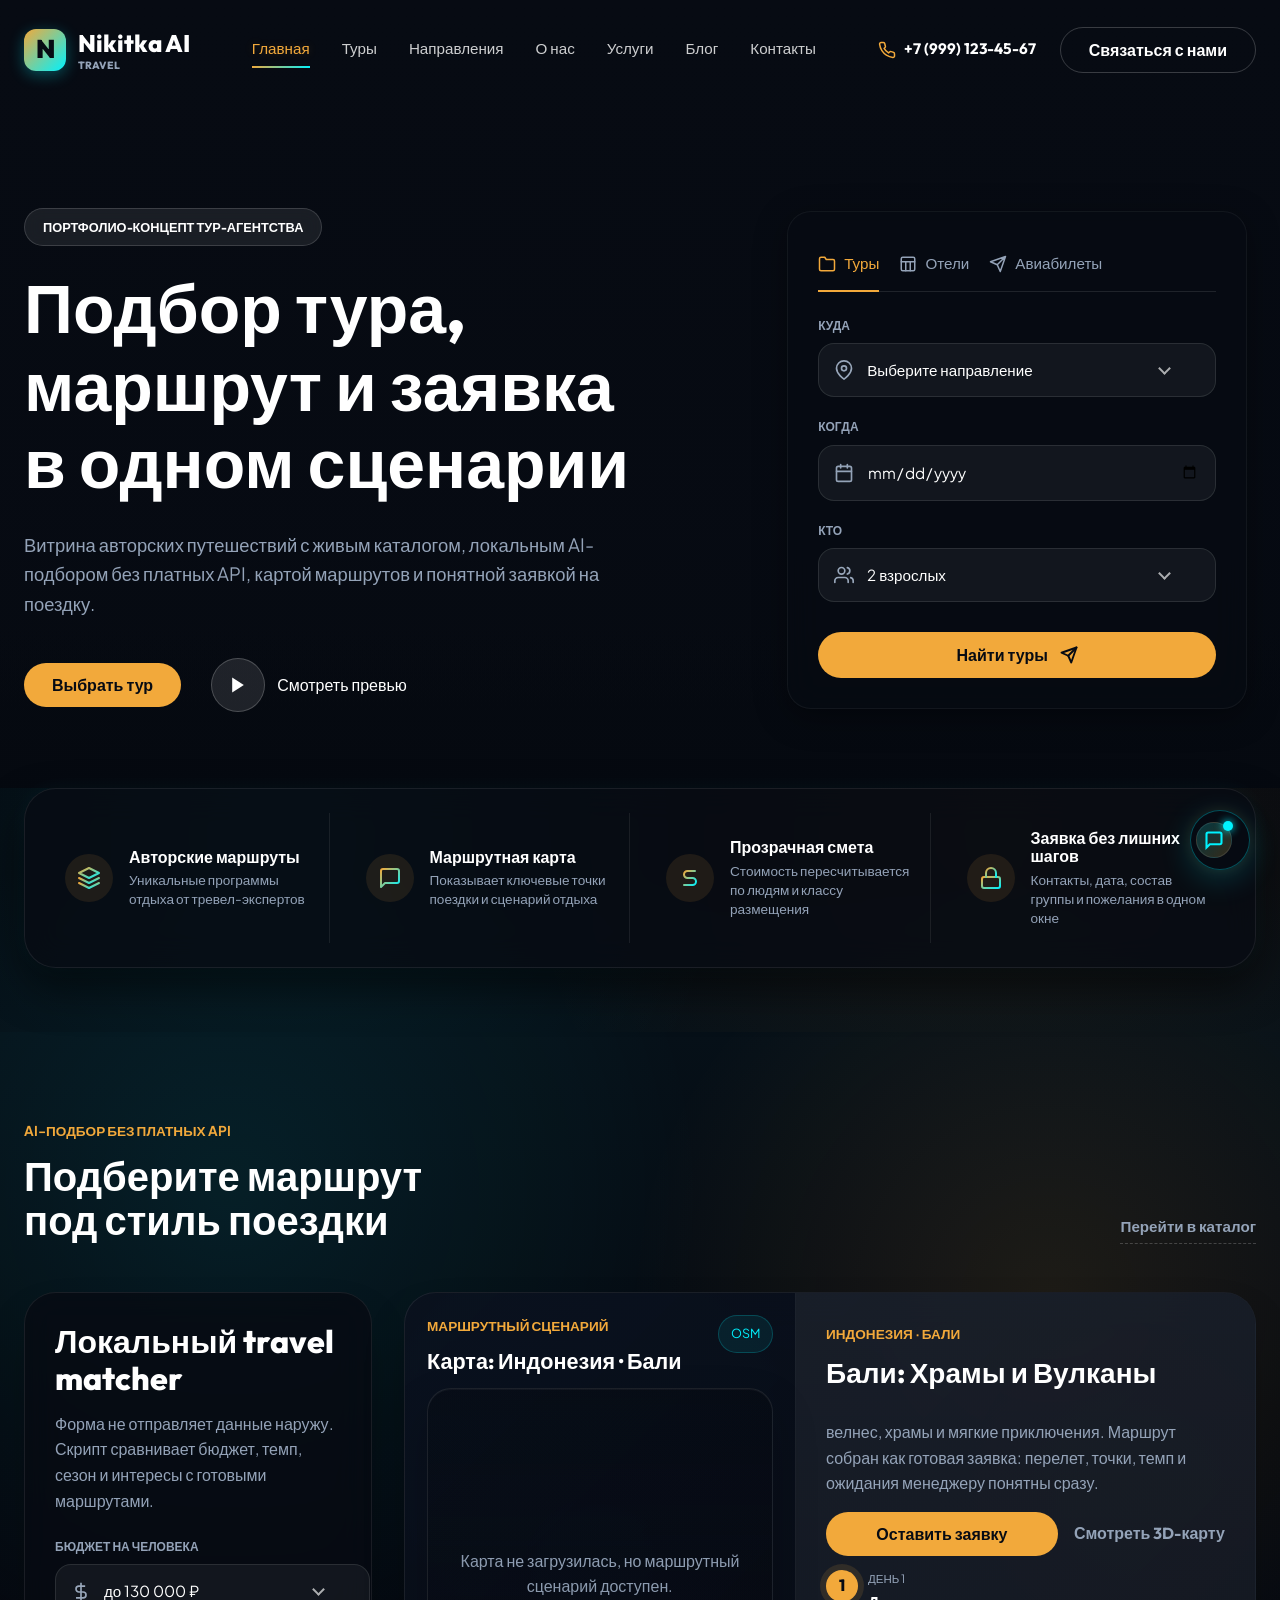
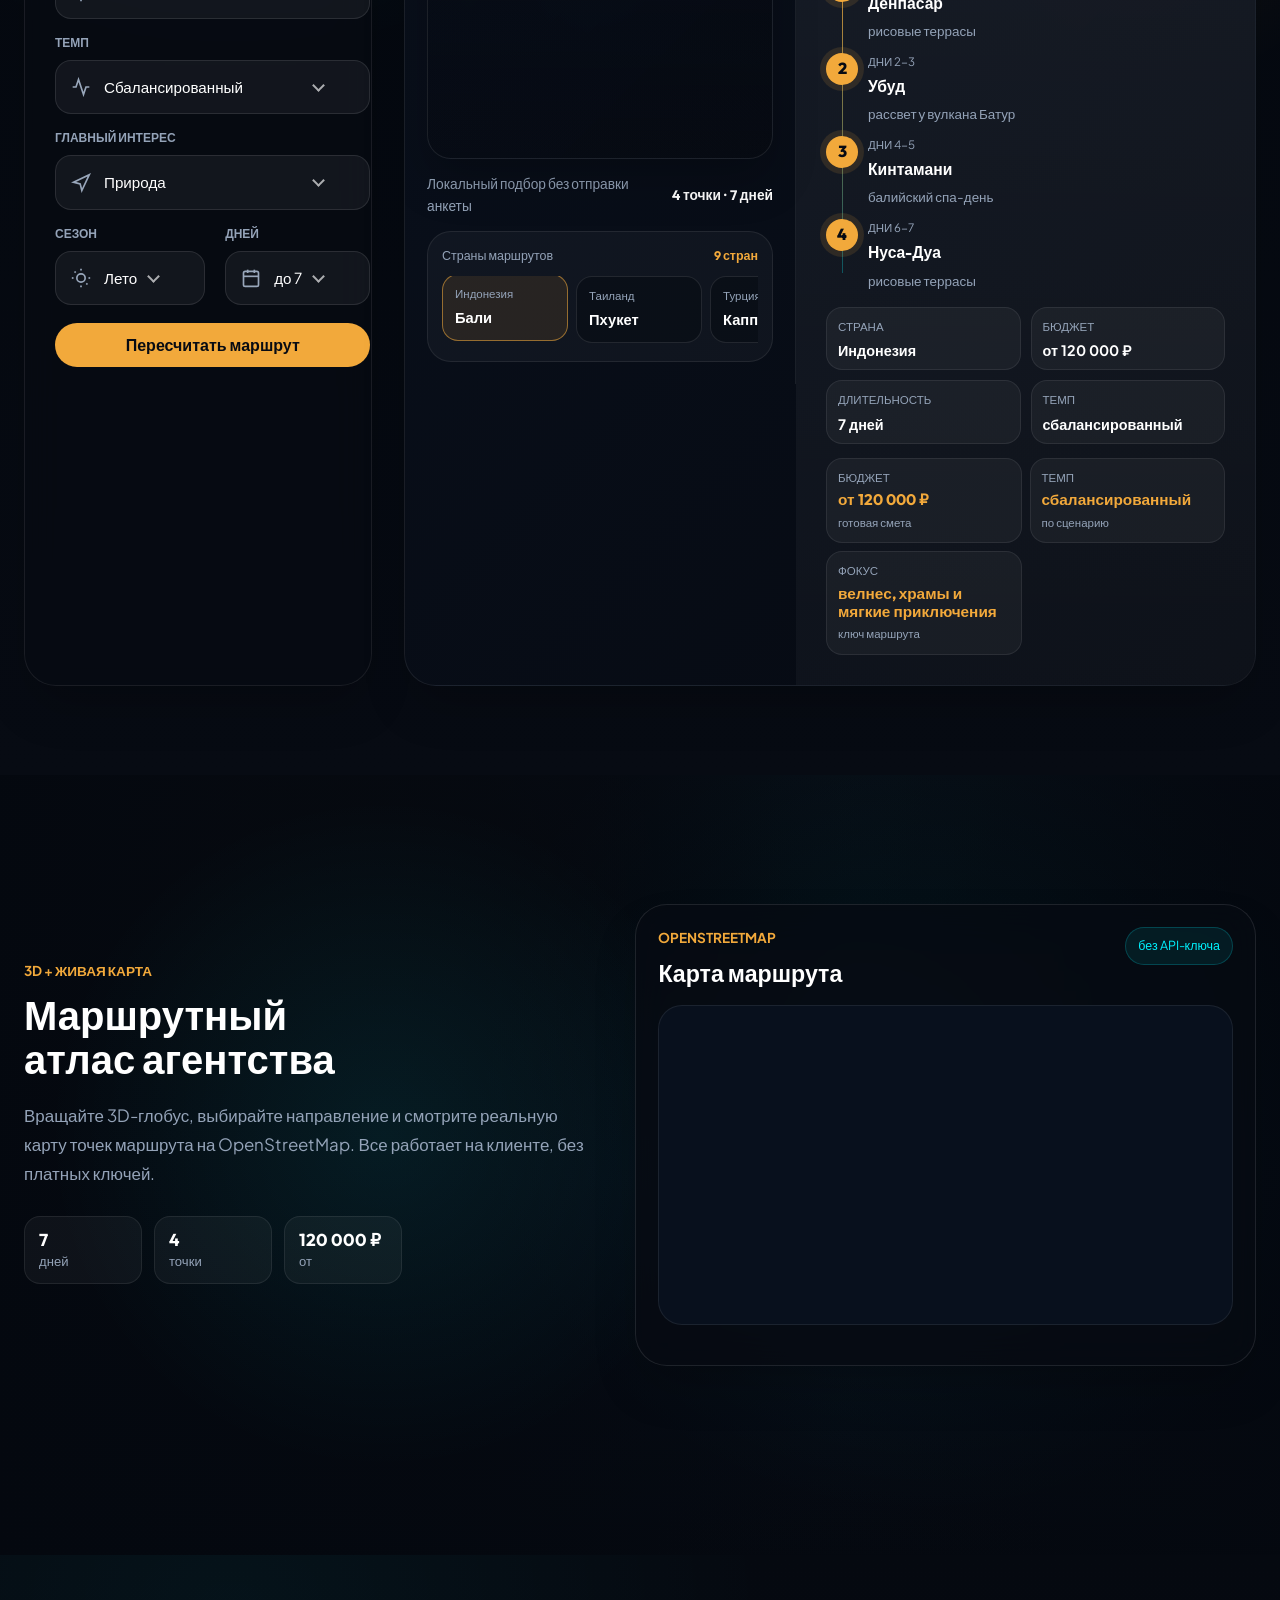
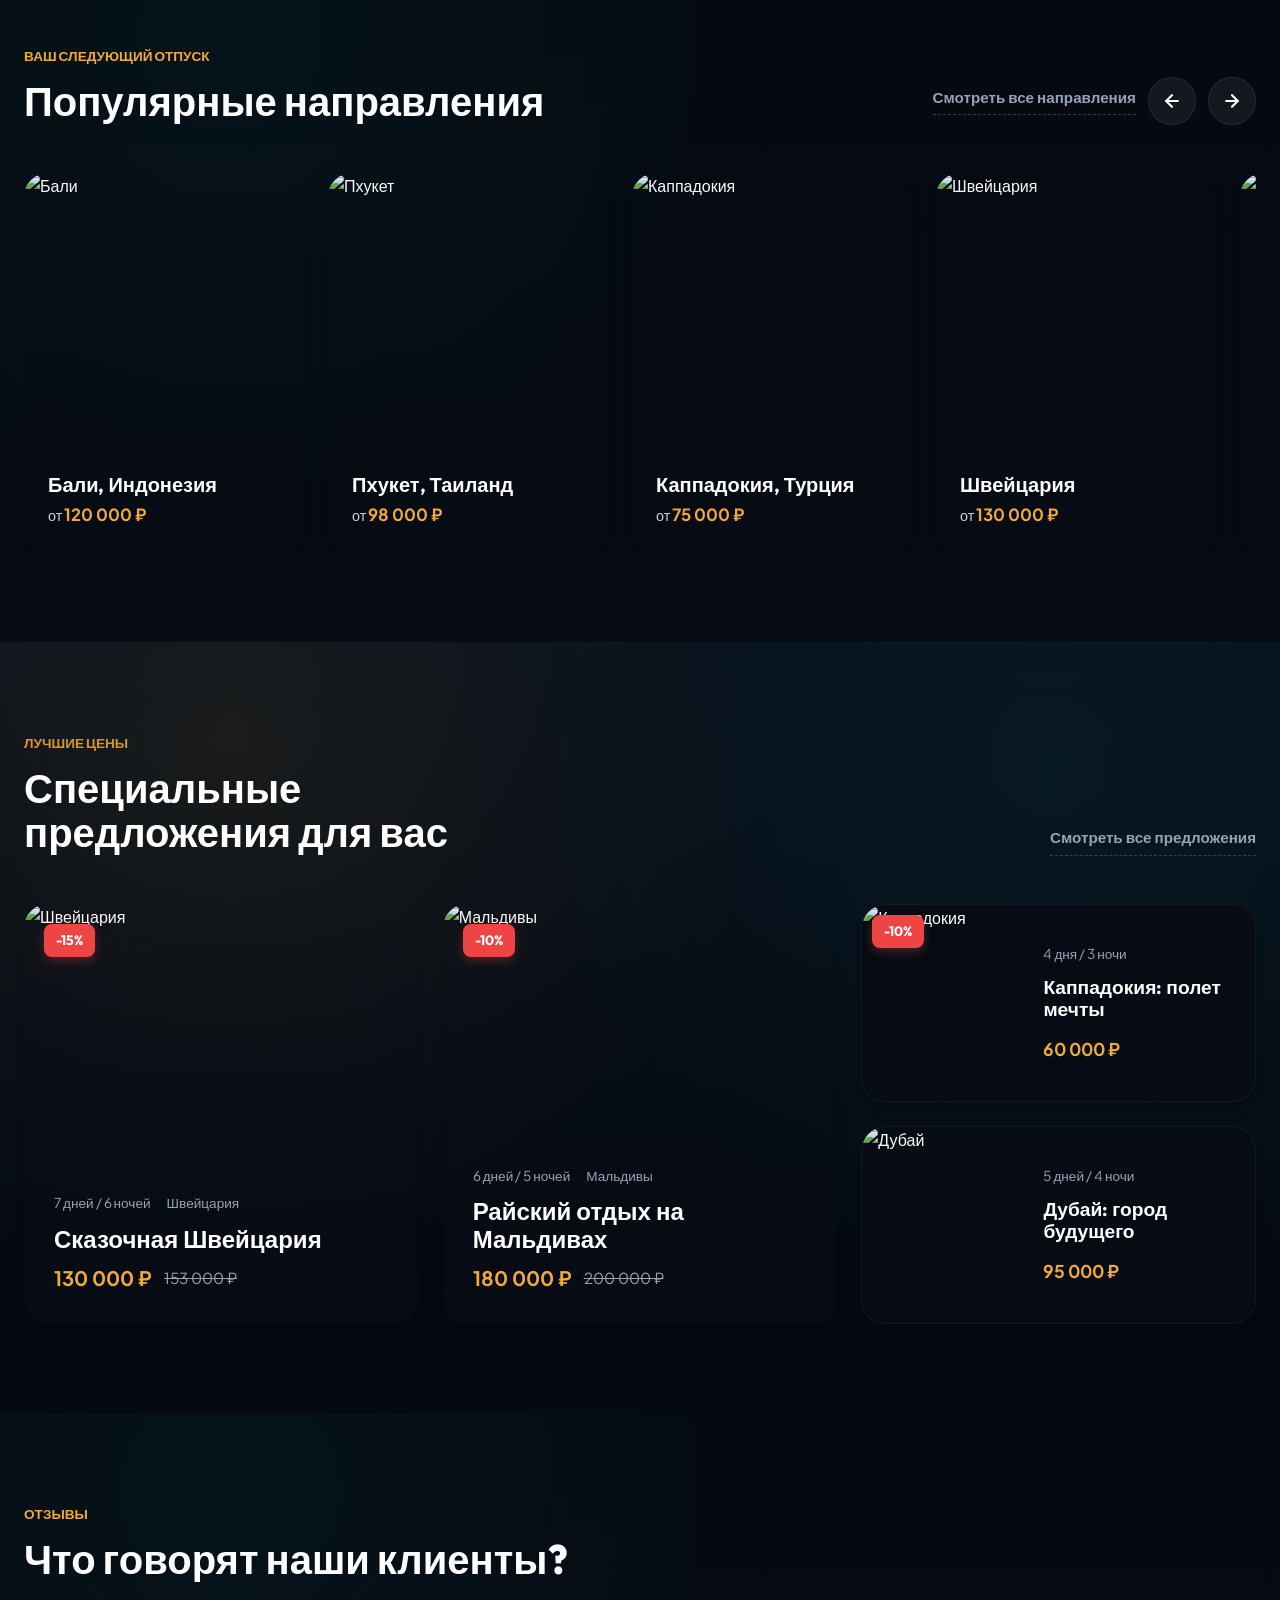
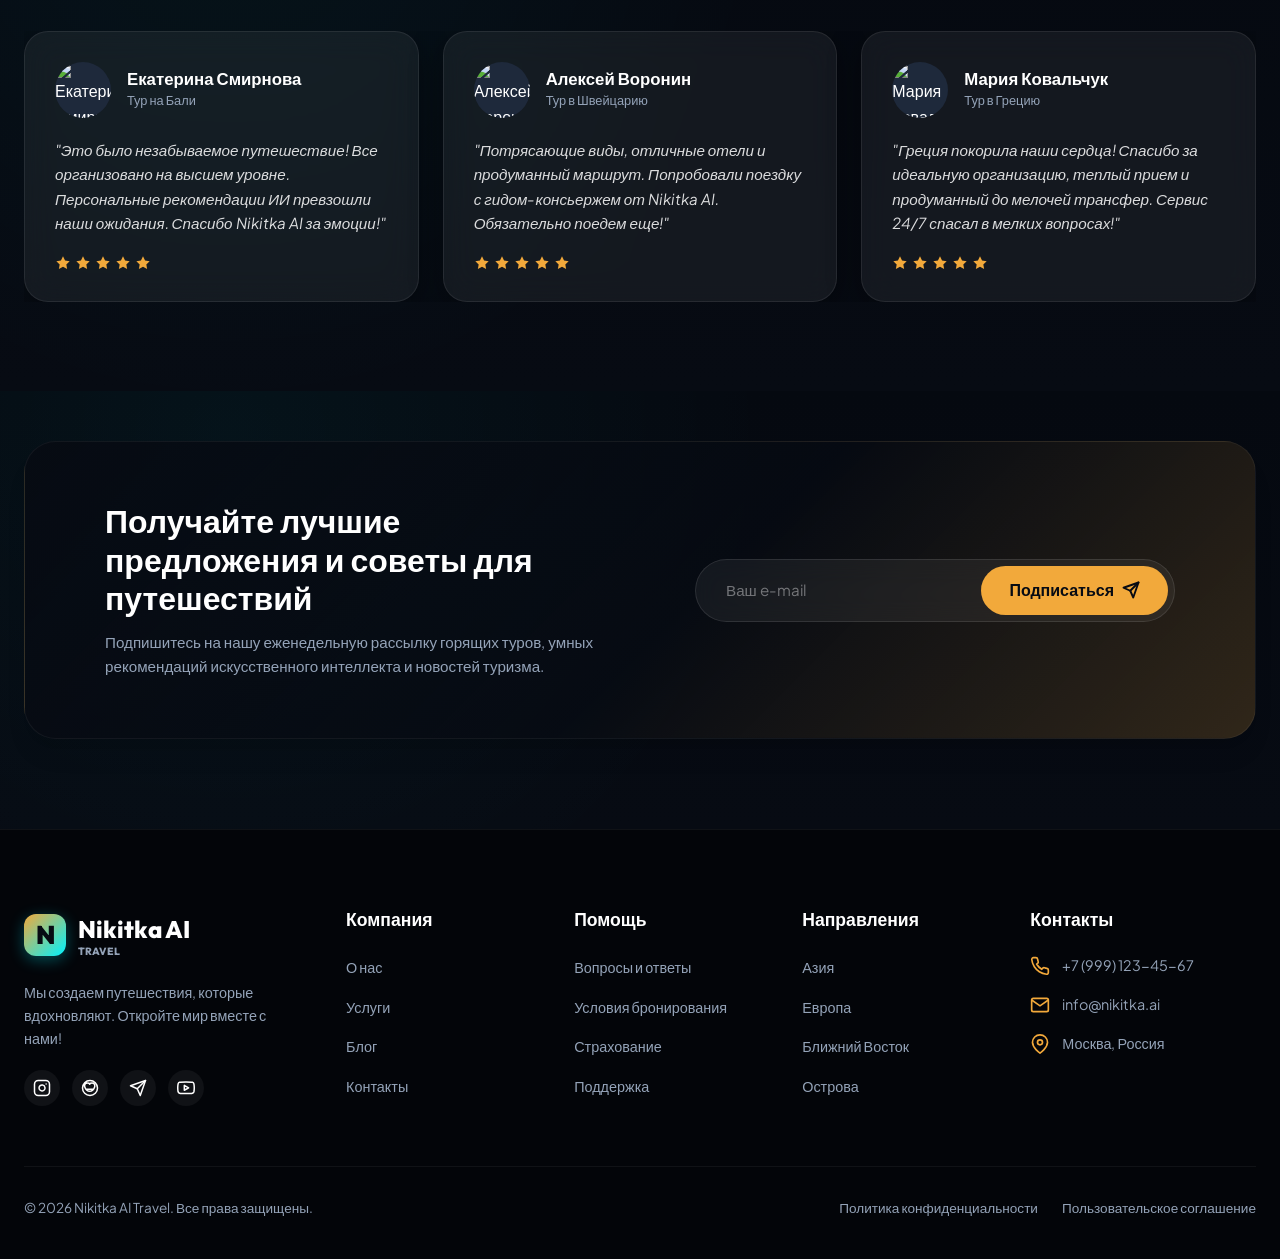
==== commit 60e27318: "Smooth homepage visual transitions" ====
--- a/index.html
+++ b/index.html
@@ -156,42 +156,44 @@
         </section>
 
         <!-- Value Propositions (Features Bar) -->
-        <div class="container" style="position: relative; z-index: 10;">
-            <div class="features-bar">
-                <div class="feature-item icon-container-glow">
-                    <div class="feature-icon-wrapper">
-                        <svg xmlns="http://www.w3.org/2000/svg" viewBox="0 0 24 24" class="icon-gradient" stroke-width="2" stroke-linecap="round" stroke-linejoin="round"><polygon points="12 2 2 7 12 12 22 7 12 2 12 2"></polygon><polyline points="2 17 12 22 22 17"></polyline><polyline points="2 12 12 17 22 12"></polyline></svg>
-                    </div>
-                    <div class="feature-text">
-                        <h4>Авторские маршруты</h4>
-                        <p>Уникальные программы отдыха от тревел-экспертов</p>
-                    </div>
-                </div>
-                <div class="feature-item icon-container-glow">
-                    <div class="feature-icon-wrapper">
-                        <svg xmlns="http://www.w3.org/2000/svg" viewBox="0 0 24 24" class="icon-gradient" stroke-width="2" stroke-linecap="round" stroke-linejoin="round"><path d="M21 15a2 2 0 0 1-2 2H7l-4 4V5a2 2 0 0 1 2-2h14a2 2 0 0 1 2 2z"></path></svg>
-                    </div>
-                    <div class="feature-text">
-                        <h4>Маршрутная карта</h4>
-                        <p>Показывает ключевые точки поездки и сценарий отдыха</p>
-                    </div>
-                </div>
-                <div class="feature-item icon-container-glow">
-                    <div class="feature-icon-wrapper">
-                        <svg xmlns="http://www.w3.org/2000/svg" viewBox="0 0 24 24" class="icon-gradient" stroke-width="2" stroke-linecap="round" stroke-linejoin="round"><line x1="12" y1="1" x2="12" y2="23"></line><path d="M17 5H9.5a3.5 3.5 0 0 0 0 7h5a3.5 3.5 0 0 1 0 7H6"></path></svg>
-                    </div>
-                    <div class="feature-text">
-                        <h4>Прозрачная смета</h4>
-                        <p>Стоимость пересчитывается по людям и классу размещения</p>
-                    </div>
-                </div>
-                <div class="feature-item icon-container-glow">
-                    <div class="feature-icon-wrapper">
-                        <svg xmlns="http://www.w3.org/2000/svg" viewBox="0 0 24 24" class="icon-gradient" stroke-width="2" stroke-linecap="round" stroke-linejoin="round"><rect x="3" y="11" width="18" height="11" rx="2" ry="2"></rect><path d="M7 11V7a5 5 0 0 1 10 0v4"></path></svg>
-                    </div>
-                    <div class="feature-text">
-                        <h4>Заявка без лишних шагов</h4>
-                        <p>Контакты, дата, состав группы и пожелания в одном окне</p>
+        <div class="hero-feature-bridge">
+            <div class="container">
+                <div class="features-bar">
+                    <div class="feature-item icon-container-glow">
+                        <div class="feature-icon-wrapper">
+                            <svg xmlns="http://www.w3.org/2000/svg" viewBox="0 0 24 24" class="icon-gradient" stroke-width="2" stroke-linecap="round" stroke-linejoin="round"><polygon points="12 2 2 7 12 12 22 7 12 2 12 2"></polygon><polyline points="2 17 12 22 22 17"></polyline><polyline points="2 12 12 17 22 12"></polyline></svg>
+                        </div>
+                        <div class="feature-text">
+                            <h4>Авторские маршруты</h4>
+                            <p>Уникальные программы отдыха от тревел-экспертов</p>
+                        </div>
+                    </div>
+                    <div class="feature-item icon-container-glow">
+                        <div class="feature-icon-wrapper">
+                            <svg xmlns="http://www.w3.org/2000/svg" viewBox="0 0 24 24" class="icon-gradient" stroke-width="2" stroke-linecap="round" stroke-linejoin="round"><path d="M21 15a2 2 0 0 1-2 2H7l-4 4V5a2 2 0 0 1 2-2h14a2 2 0 0 1 2 2z"></path></svg>
+                        </div>
+                        <div class="feature-text">
+                            <h4>Маршрутная карта</h4>
+                            <p>Показывает ключевые точки поездки и сценарий отдыха</p>
+                        </div>
+                    </div>
+                    <div class="feature-item icon-container-glow">
+                        <div class="feature-icon-wrapper">
+                            <svg xmlns="http://www.w3.org/2000/svg" viewBox="0 0 24 24" class="icon-gradient" stroke-width="2" stroke-linecap="round" stroke-linejoin="round"><line x1="12" y1="1" x2="12" y2="23"></line><path d="M17 5H9.5a3.5 3.5 0 0 0 0 7h5a3.5 3.5 0 0 1 0 7H6"></path></svg>
+                        </div>
+                        <div class="feature-text">
+                            <h4>Прозрачная смета</h4>
+                            <p>Стоимость пересчитывается по людям и классу размещения</p>
+                        </div>
+                    </div>
+                    <div class="feature-item icon-container-glow">
+                        <div class="feature-icon-wrapper">
+                            <svg xmlns="http://www.w3.org/2000/svg" viewBox="0 0 24 24" class="icon-gradient" stroke-width="2" stroke-linecap="round" stroke-linejoin="round"><rect x="3" y="11" width="18" height="11" rx="2" ry="2"></rect><path d="M7 11V7a5 5 0 0 1 10 0v4"></path></svg>
+                        </div>
+                        <div class="feature-text">
+                            <h4>Заявка без лишних шагов</h4>
+                            <p>Контакты, дата, состав группы и пожелания в одном окне</p>
+                        </div>
                     </div>
                 </div>
             </div>
--- a/css/style.css
+++ b/css/style.css
@@ -21,7 +21,9 @@
 
 body {
     font-family: var(--font-body);
-    background-color: var(--color-bg-dark);
+    background:
+        radial-gradient(circle at 18% 12%, rgba(0, 242, 254, 0.055), transparent 34rem),
+        linear-gradient(180deg, #070b13 0%, #050910 42%, #070b13 100%);
     color: var(--color-text-light);
     line-height: 1.6;
     overflow-x: hidden;
@@ -29,6 +31,13 @@
     display: flex;
     flex-direction: column;
     max-width: 100%;
+}
+
+main {
+    background:
+        radial-gradient(circle at 14% 22%, rgba(0, 242, 254, 0.055), transparent 32rem),
+        radial-gradient(circle at 86% 34%, rgba(242, 169, 59, 0.06), transparent 34rem),
+        linear-gradient(180deg, #070b13 0%, #050910 34%, #070b13 100%);
 }
 
 img, svg {
@@ -93,12 +102,17 @@
 }
 
 .section-dark {
-    background-color: var(--color-bg-dark);
+    background:
+        radial-gradient(circle at 18% 10%, rgba(0, 242, 254, 0.045), transparent 34rem),
+        linear-gradient(180deg, #050910 0%, #070b13 100%);
 }
 
 .section-light {
-    background-color: #f8fafc;
-    color: var(--color-text-dark);
+    background:
+        radial-gradient(circle at 18% 12%, rgba(242, 169, 59, 0.08), transparent 34rem),
+        radial-gradient(circle at 82% 18%, rgba(0, 242, 254, 0.045), transparent 32rem),
+        linear-gradient(180deg, #07101b 0%, #050910 100%);
+    color: var(--color-text-light);
 }
 
 .section-header {
@@ -145,8 +159,8 @@
 }
 
 .section-light .section-link {
-    color: var(--color-text-muted-dark);
-    border-color: rgba(0, 0, 0, 0.15);
+    color: var(--color-text-muted-light);
+    border-color: rgba(255, 255, 255, 0.18);
 }
 
 .section-link:hover {
@@ -386,19 +400,37 @@
    ========================================================================== */
 .hero {
     position: relative;
-    min-height: 100svh;
+    isolation: isolate;
+    overflow: hidden;
+    min-height: min(100svh, 940px);
     display: flex;
     align-items: center;
     padding-top: 140px;
     padding-bottom: 120px;
-    background-image: linear-gradient(rgba(7, 11, 19, 0.4) 0%, rgba(7, 11, 19, 0.8) 100%), 
+    background-image:
+                      linear-gradient(180deg, rgba(7, 11, 19, 0.22) 0%, rgba(7, 11, 19, 0.62) 58%, #050910 100%),
                       url('https://images.unsplash.com/photo-1476514525535-07fb3b4ae5f1?auto=format&fit=crop&w=1920&q=80');
     background-size: cover;
     background-position: center;
-    background-attachment: fixed;
+    background-attachment: scroll;
+}
+
+.hero::after {
+    content: '';
+    position: absolute;
+    left: 0;
+    right: 0;
+    bottom: -1px;
+    z-index: 0;
+    height: 280px;
+    background:
+        linear-gradient(180deg, rgba(5, 9, 16, 0) 0%, rgba(5, 9, 16, 0.74) 48%, #050910 100%);
+    pointer-events: none;
 }
 
 .hero-grid {
+    position: relative;
+    z-index: 1;
     display: grid;
     grid-template-columns: 1.2fr 0.8fr;
     gap: 60px;
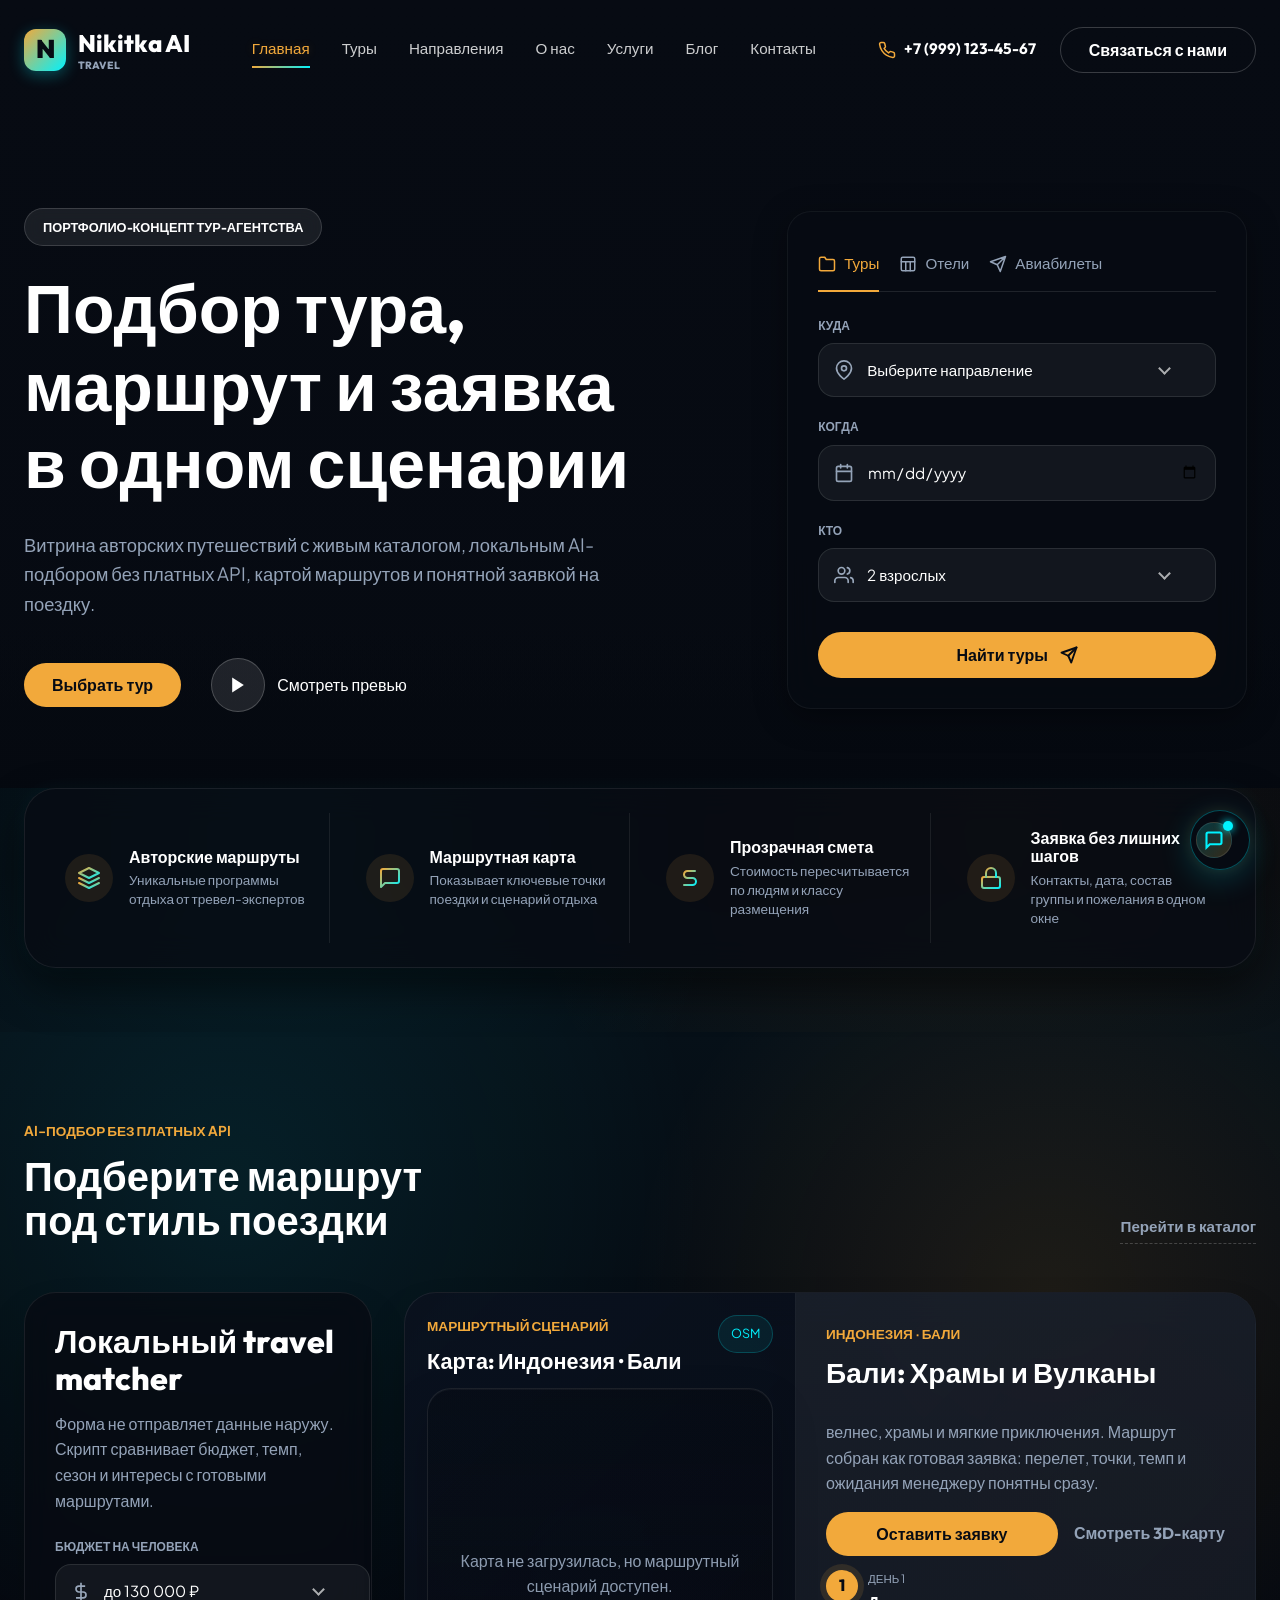
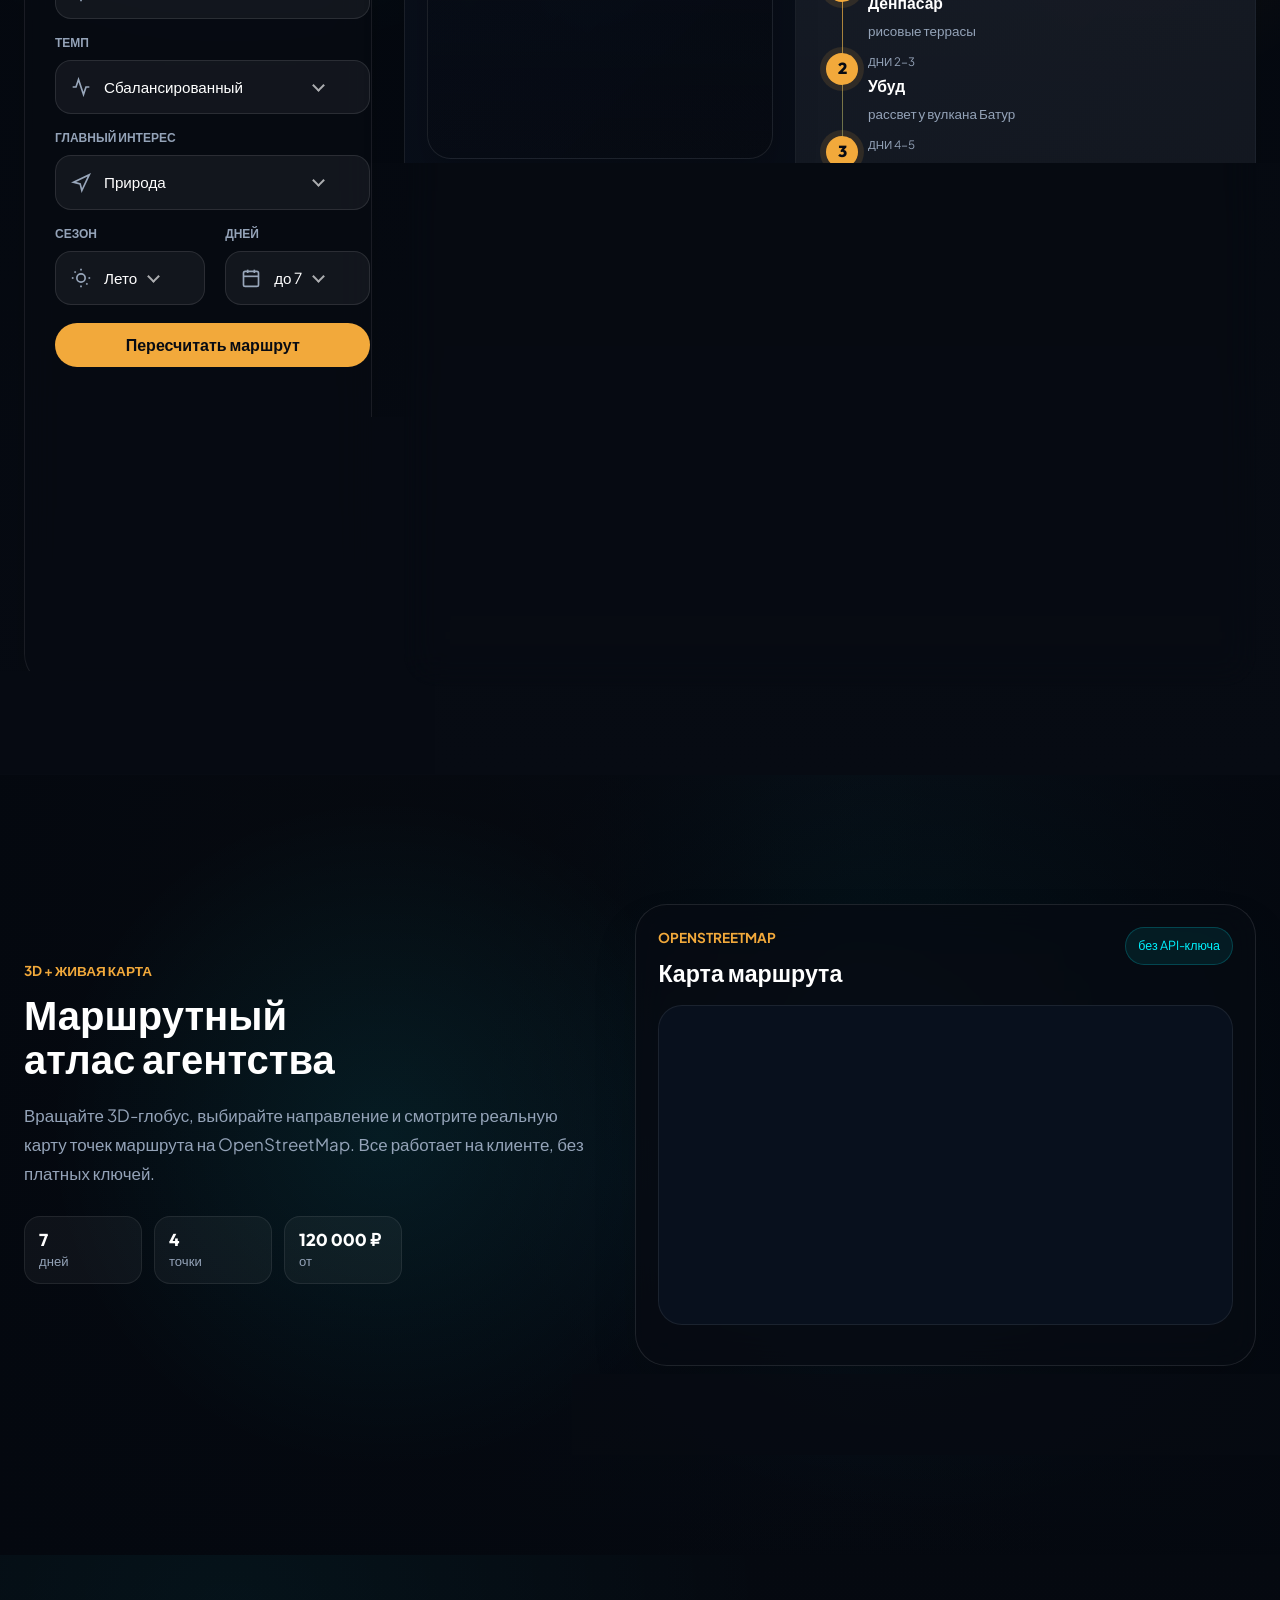
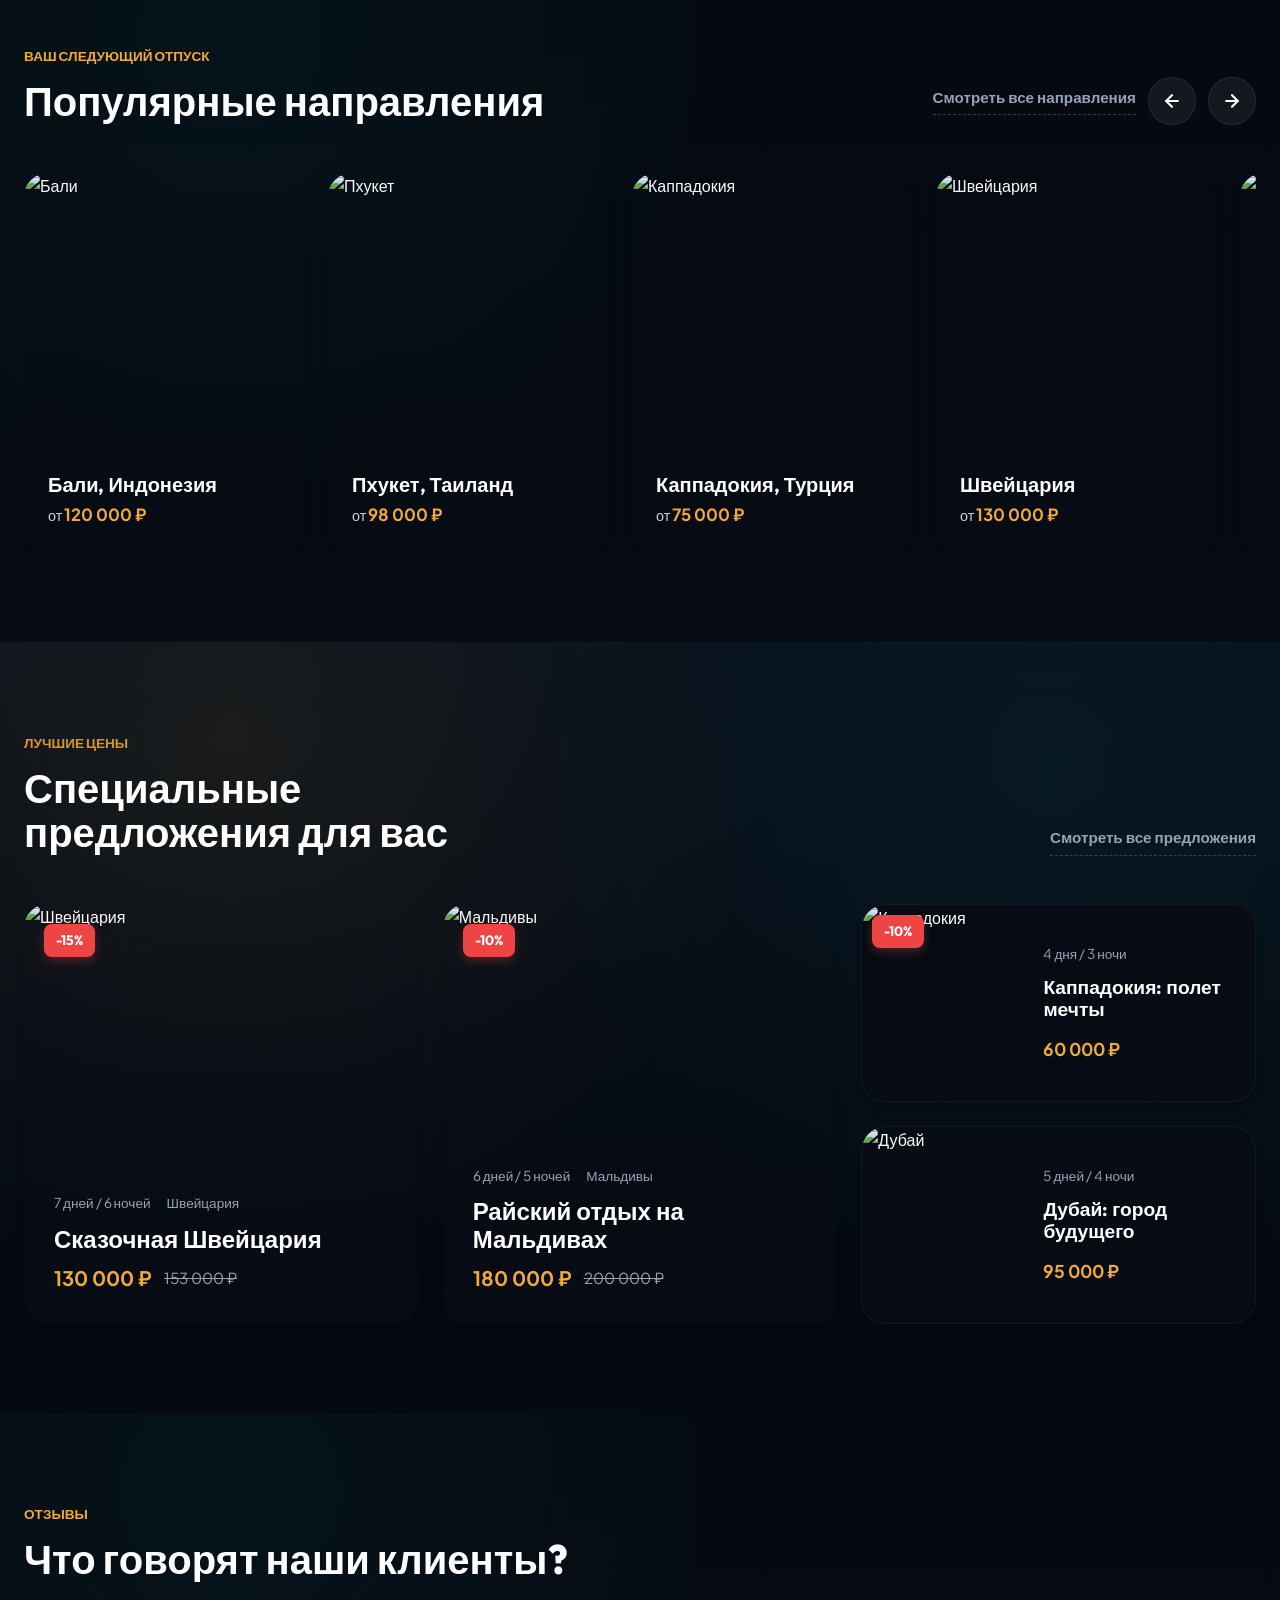
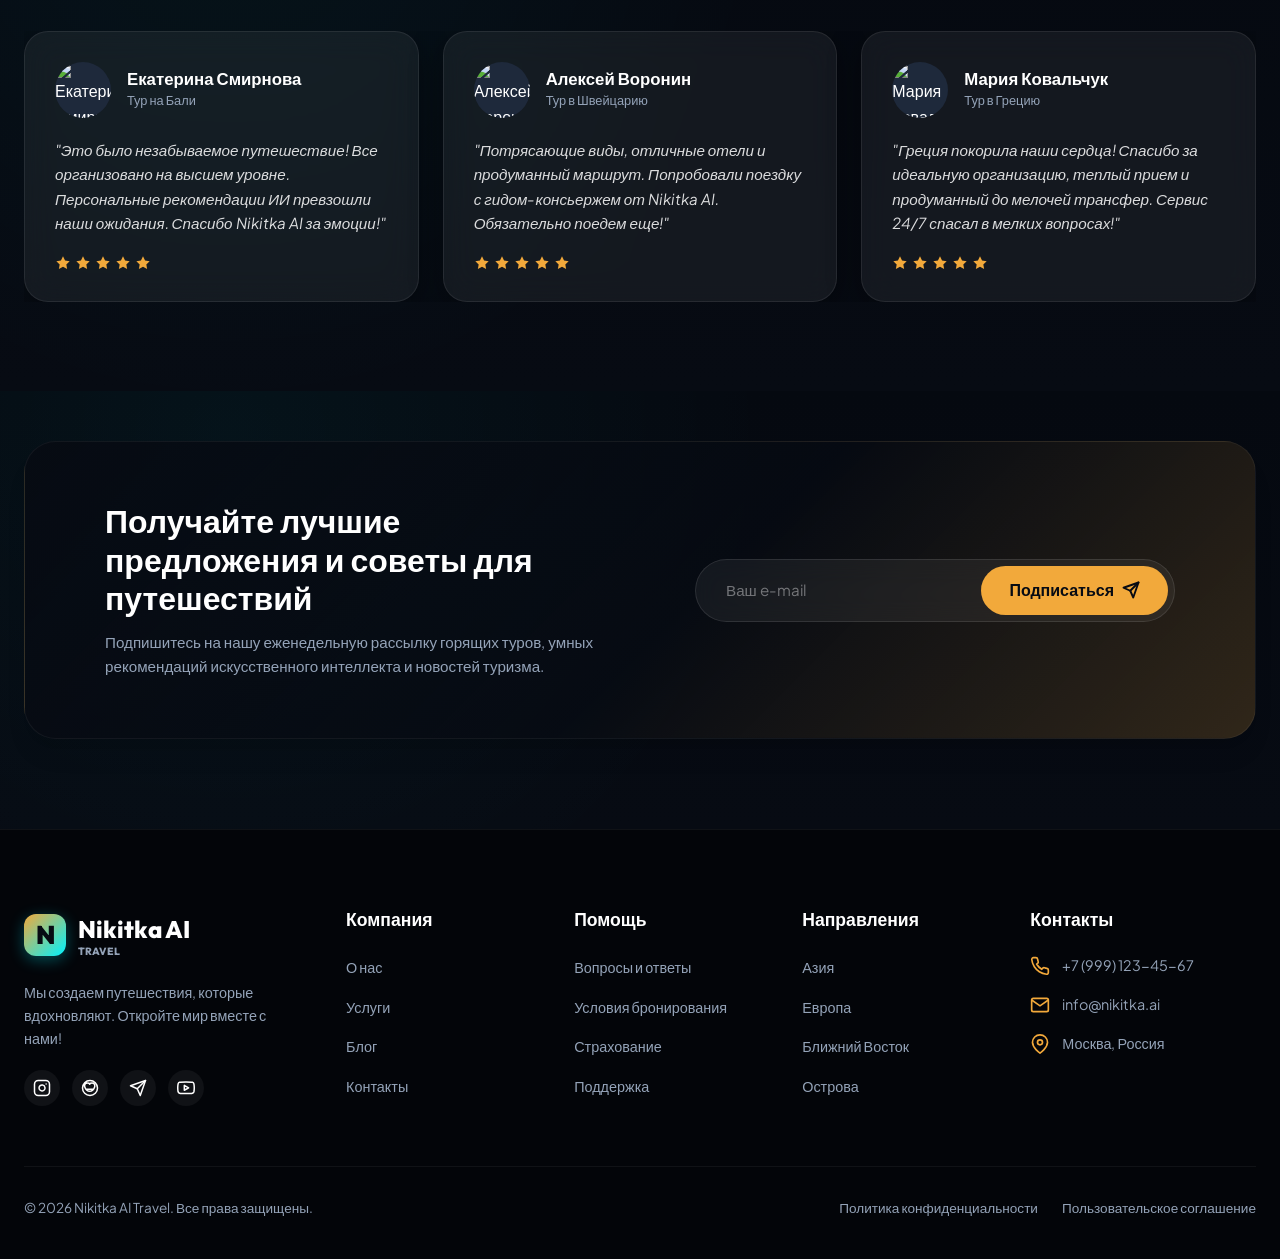
==== commit d9051a1e: "Improve route map navigation" ====
--- a/index.html
+++ b/index.html
@@ -302,7 +302,7 @@
                             </div>
                             <div class="route-country-strip" aria-label="Маршруты по странам">
                                 <div class="route-country-strip-head">
-                                    <span>Страны маршрутов</span>
+                                    <span>Выберите маршрут</span>
                                     <strong id="matcherCountryCount">9 стран</strong>
                                 </div>
                                 <div class="route-country-routes" id="matcherCountryRoutes"></div>
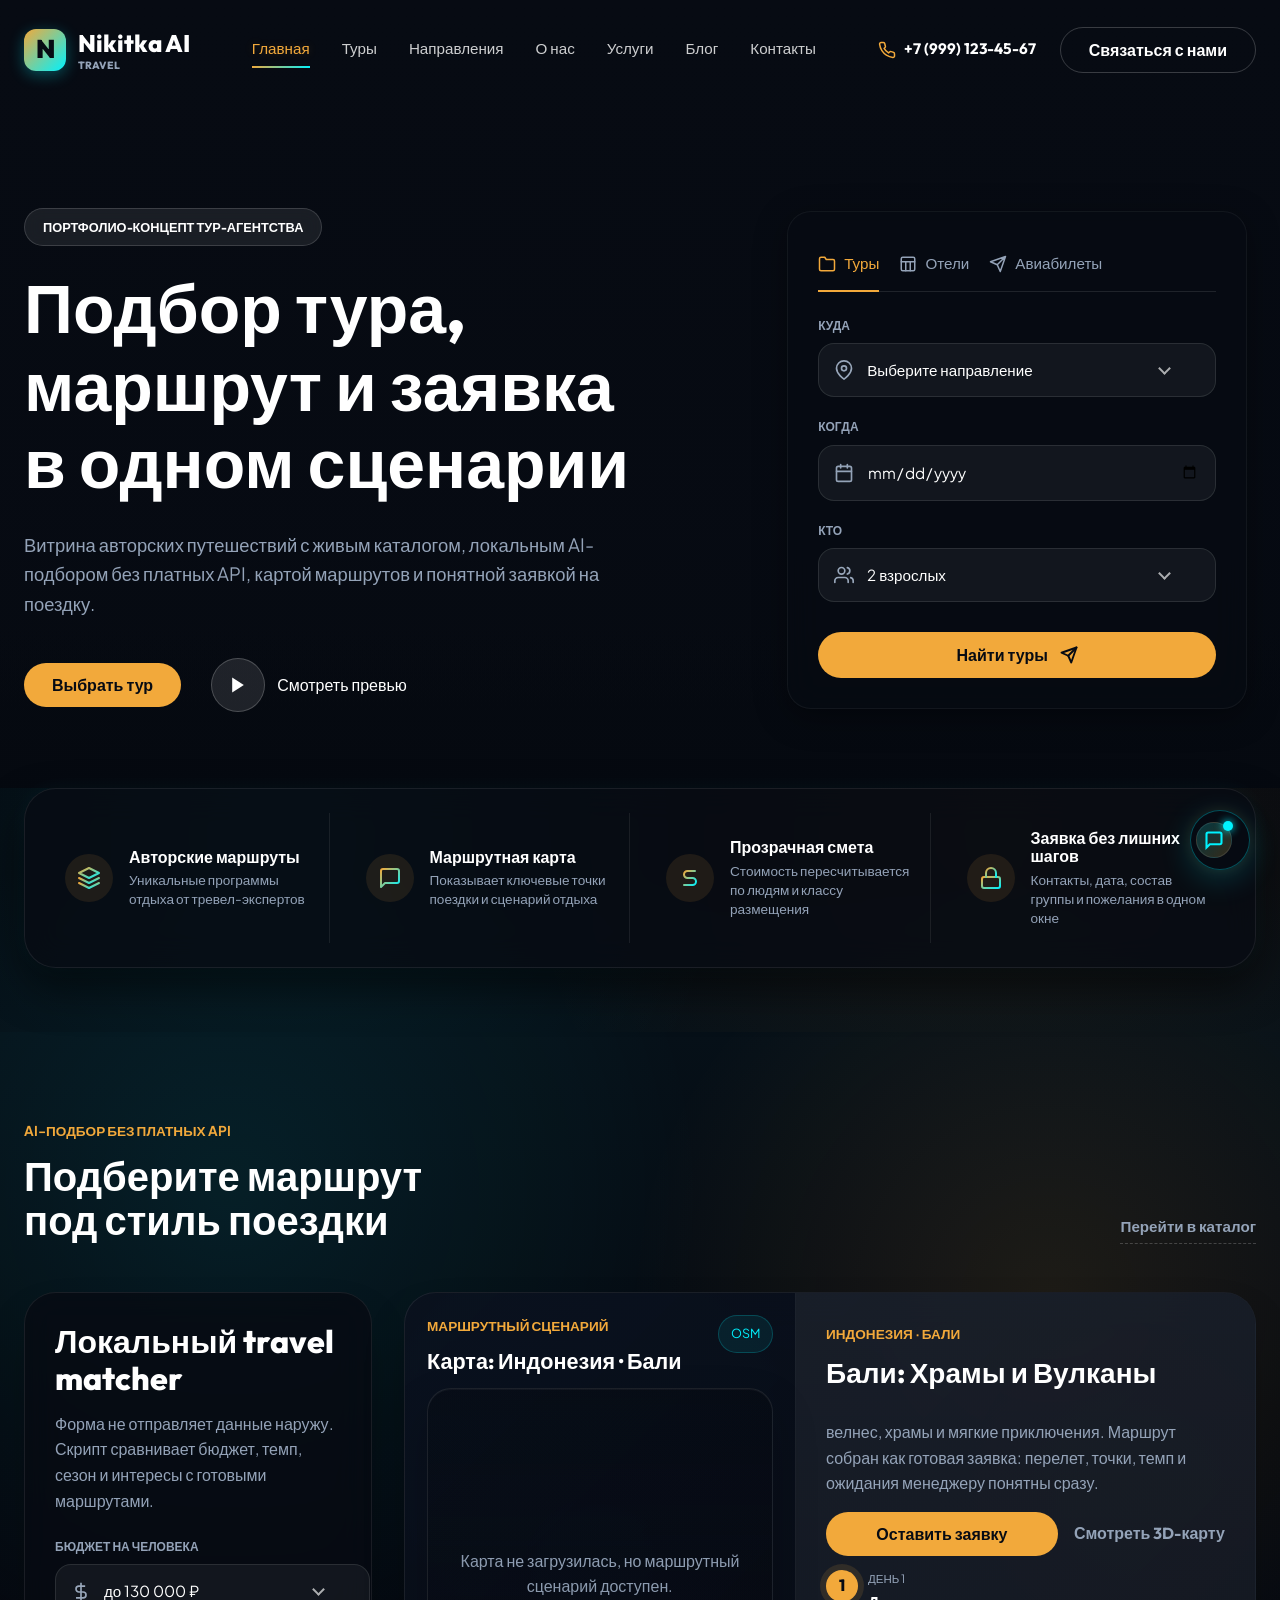
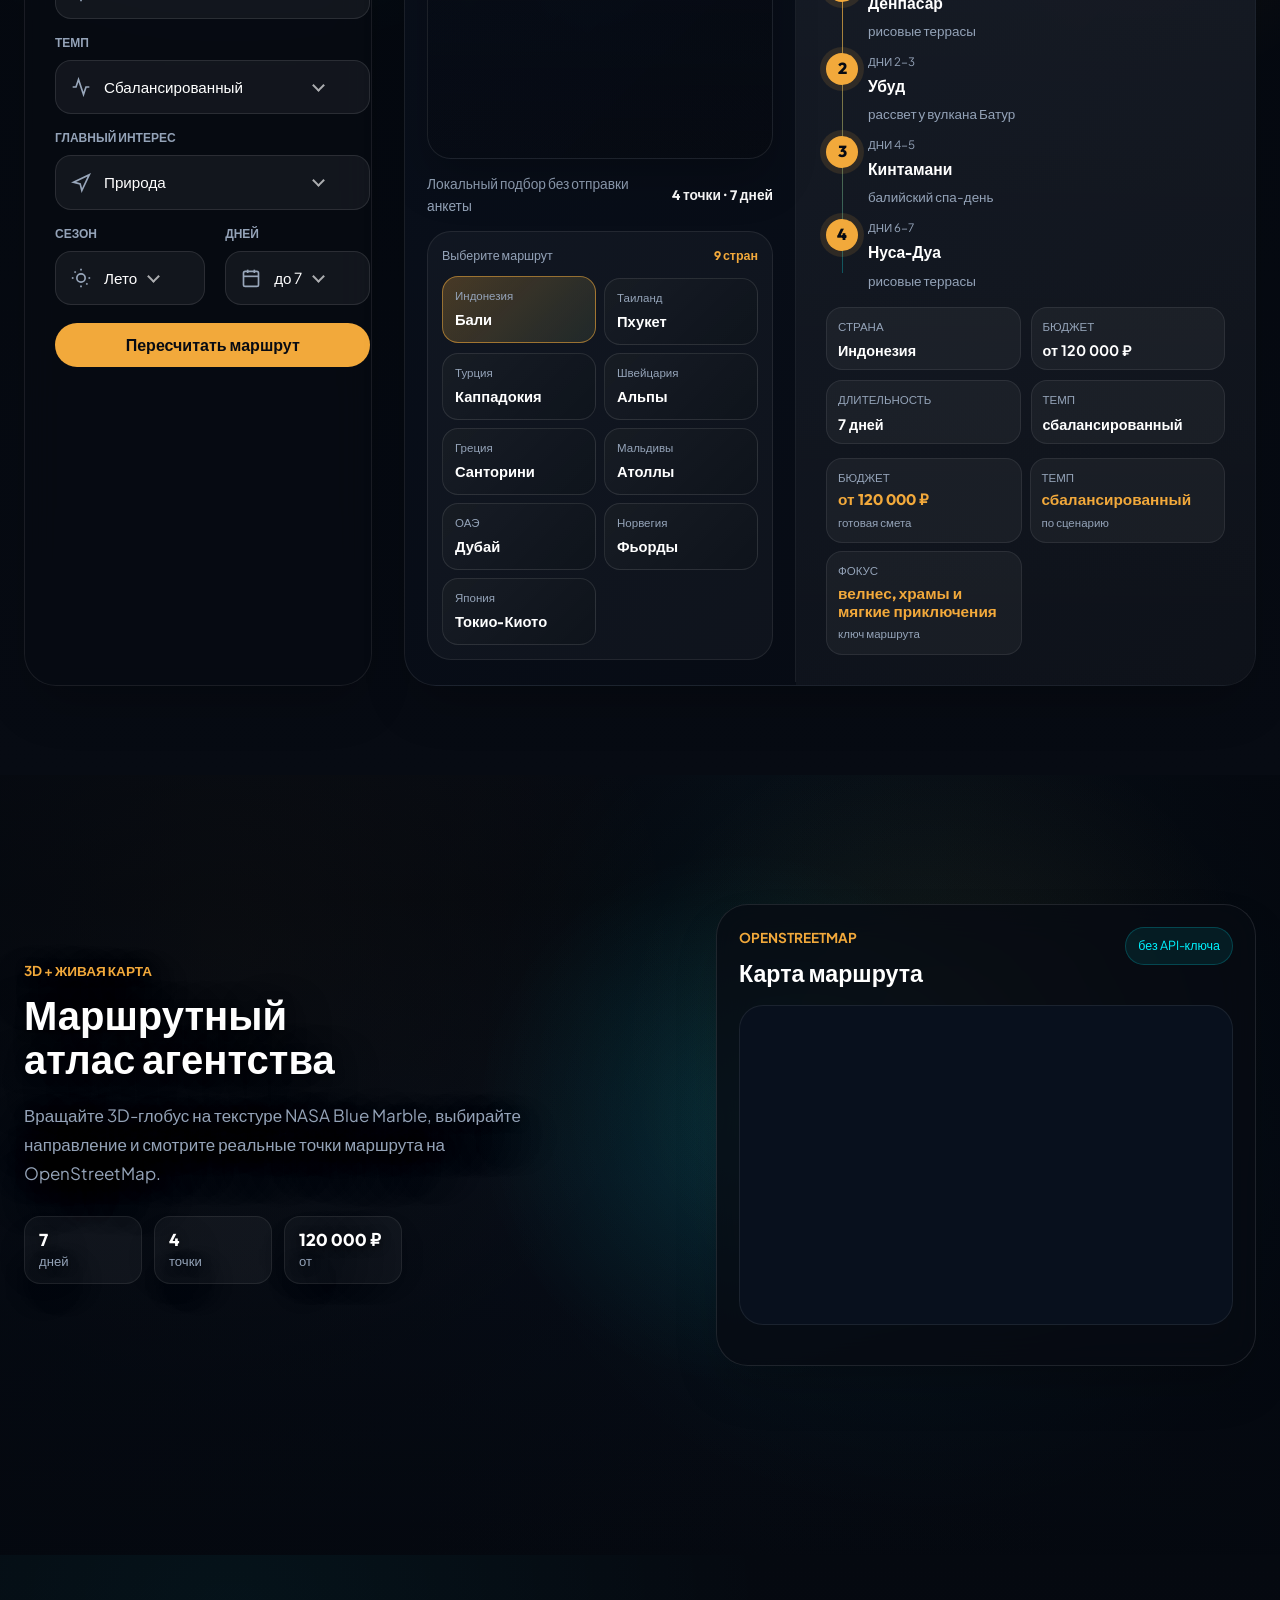
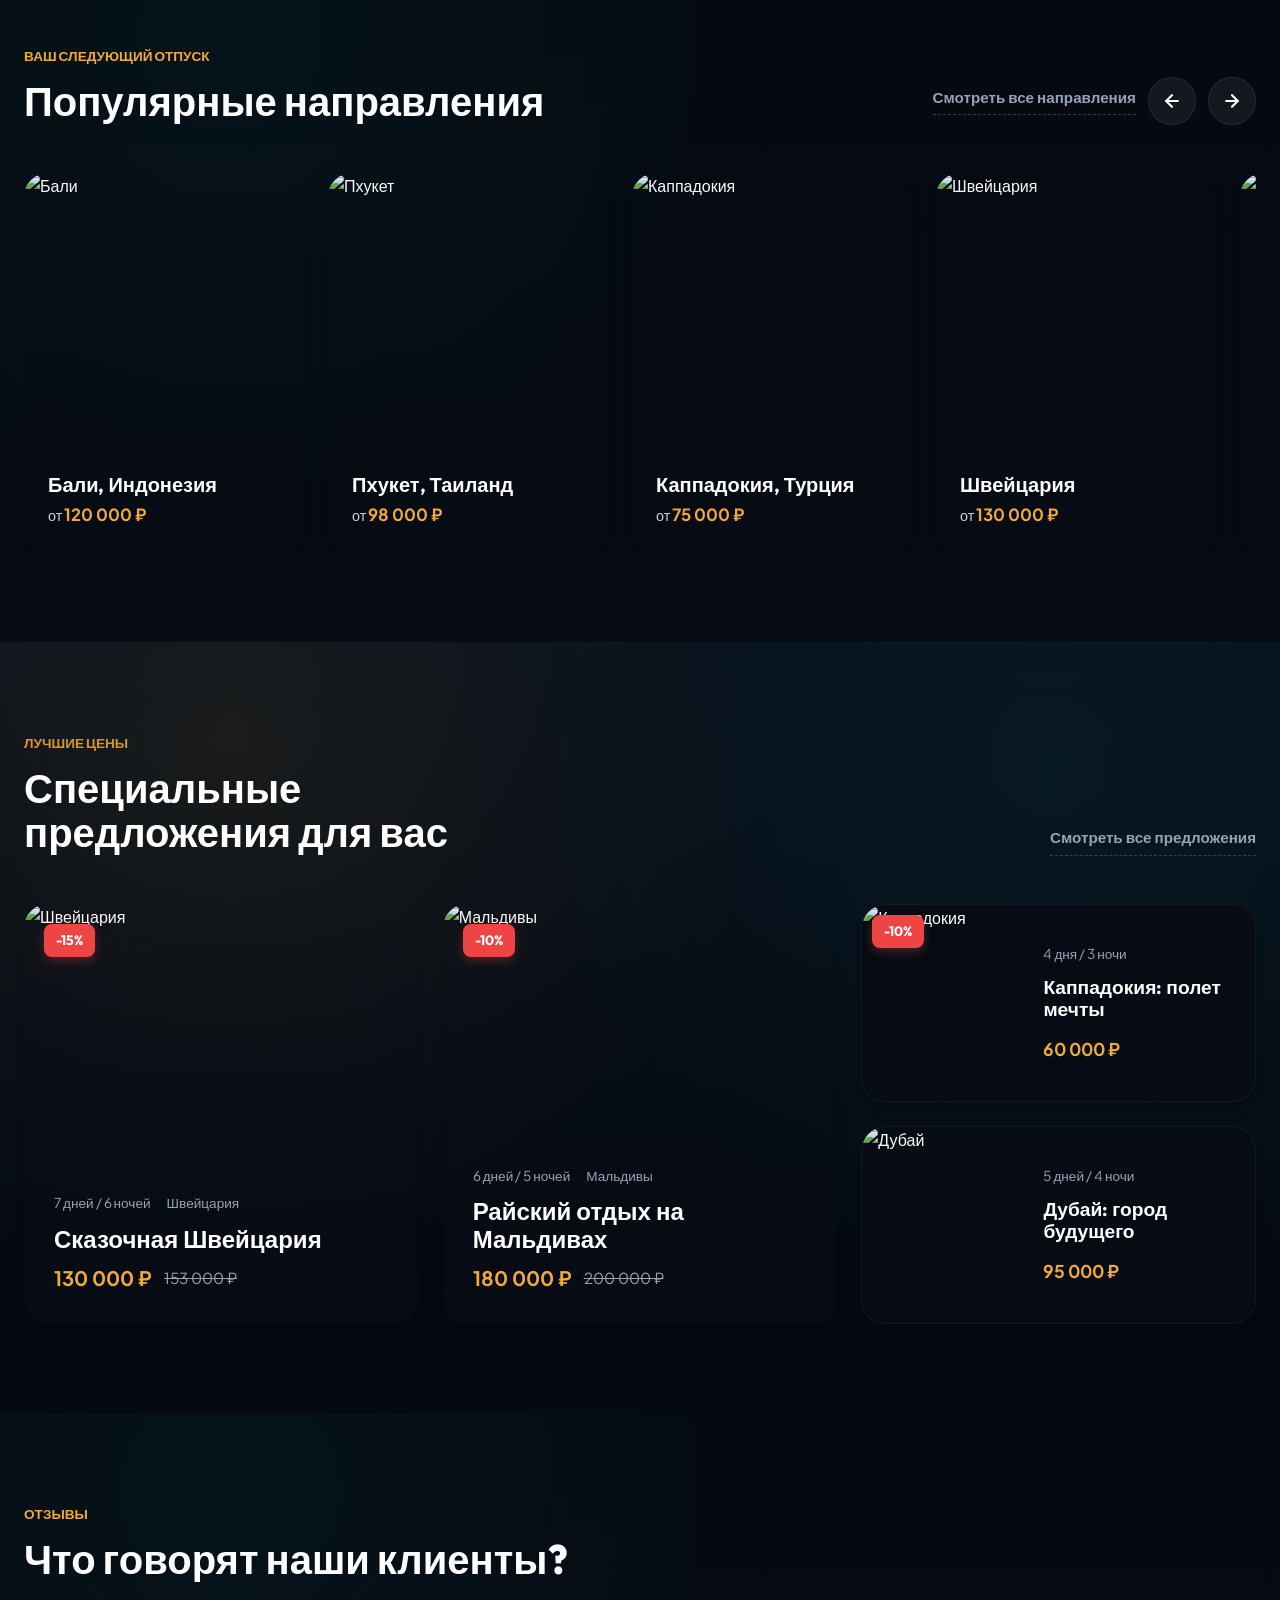
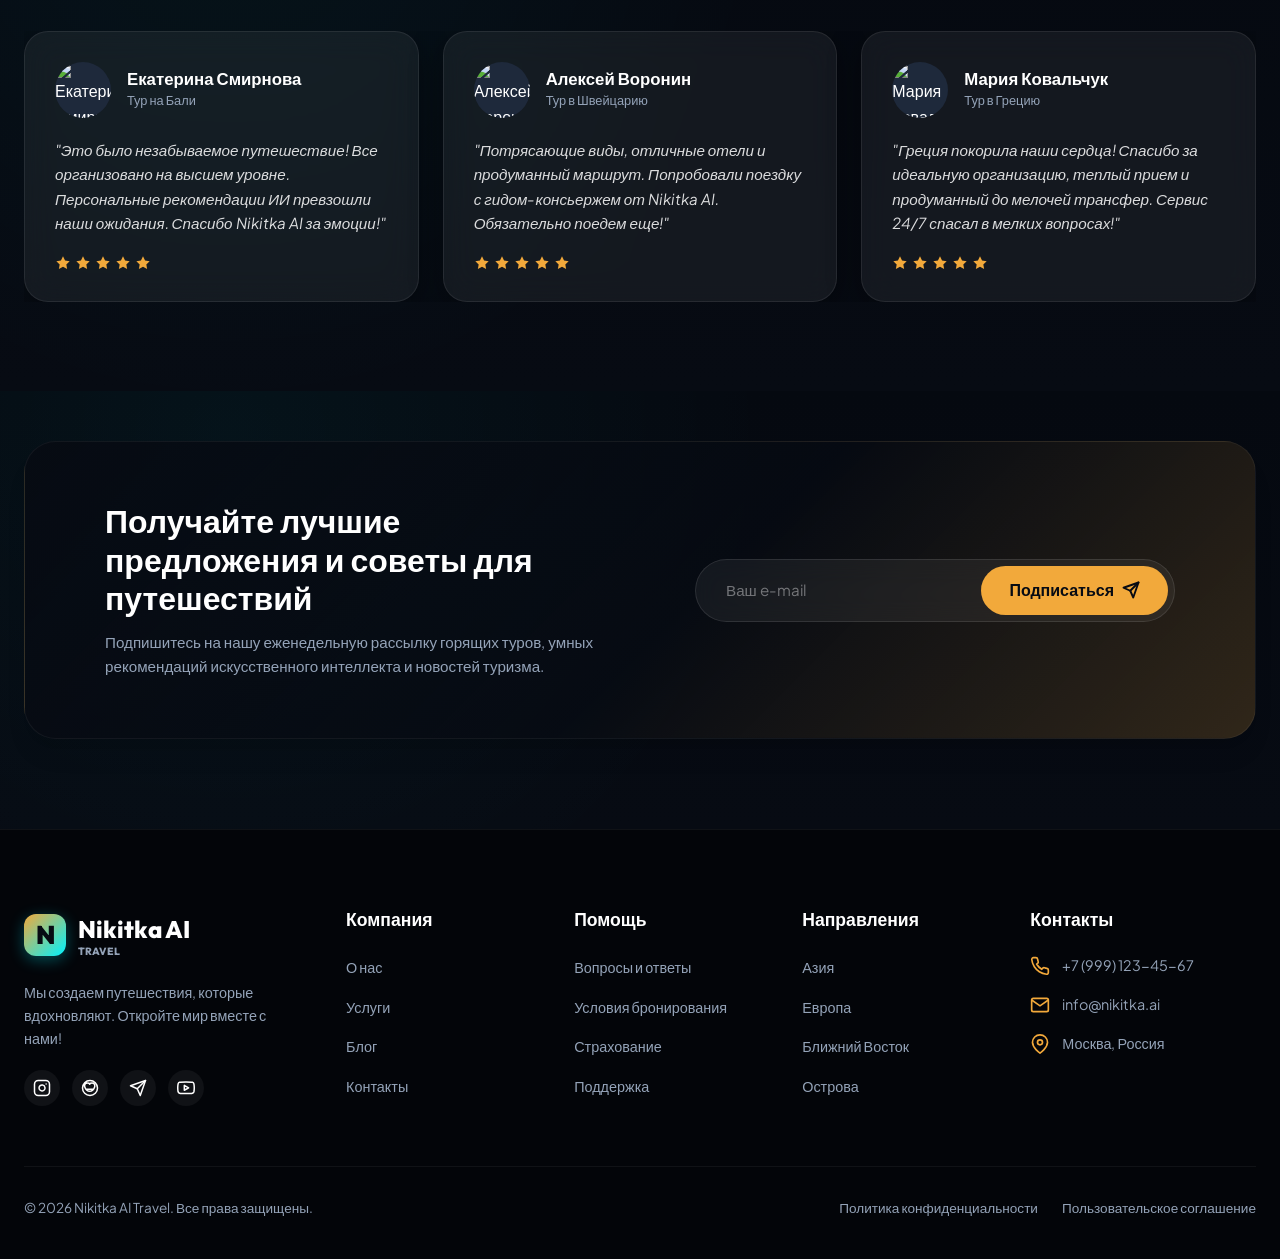
==== commit c4dc0d09: "Upgrade atlas with NASA Earth texture" ====
--- a/index.html
+++ b/index.html
@@ -324,7 +324,7 @@
                     <span class="section-subtitle">3D + живая карта</span>
                     <h2 class="section-title" id="routeAtlasTitle">Маршрутный атлас агентства</h2>
                     <p id="routeAtlasDescription">
-                        Вращайте 3D-глобус, выбирайте направление и смотрите реальную карту точек маршрута на OpenStreetMap. Все работает на клиенте, без платных ключей.
+                        Вращайте 3D-глобус на текстуре NASA Blue Marble, выбирайте направление и смотрите реальные точки маршрута на OpenStreetMap.
                     </p>
 
                     <div class="route-atlas-metrics" aria-label="Сводка маршрута">
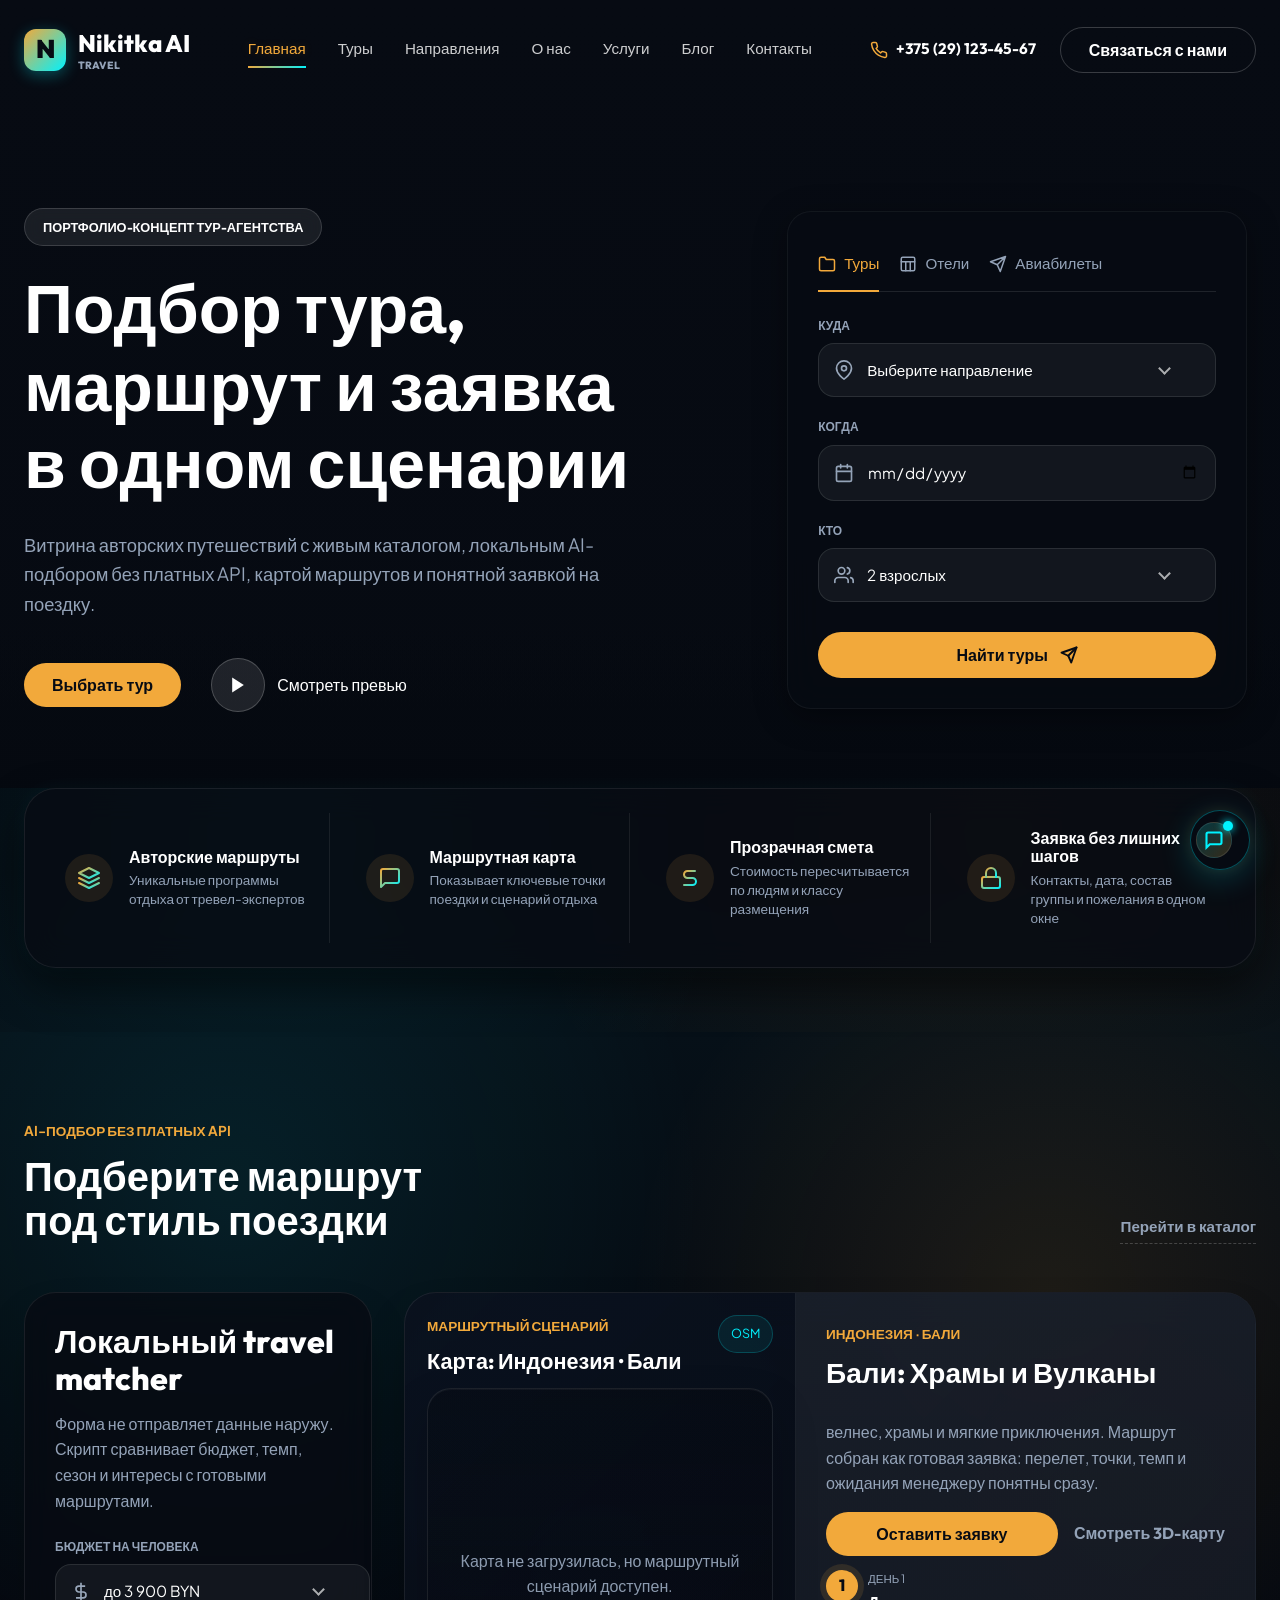
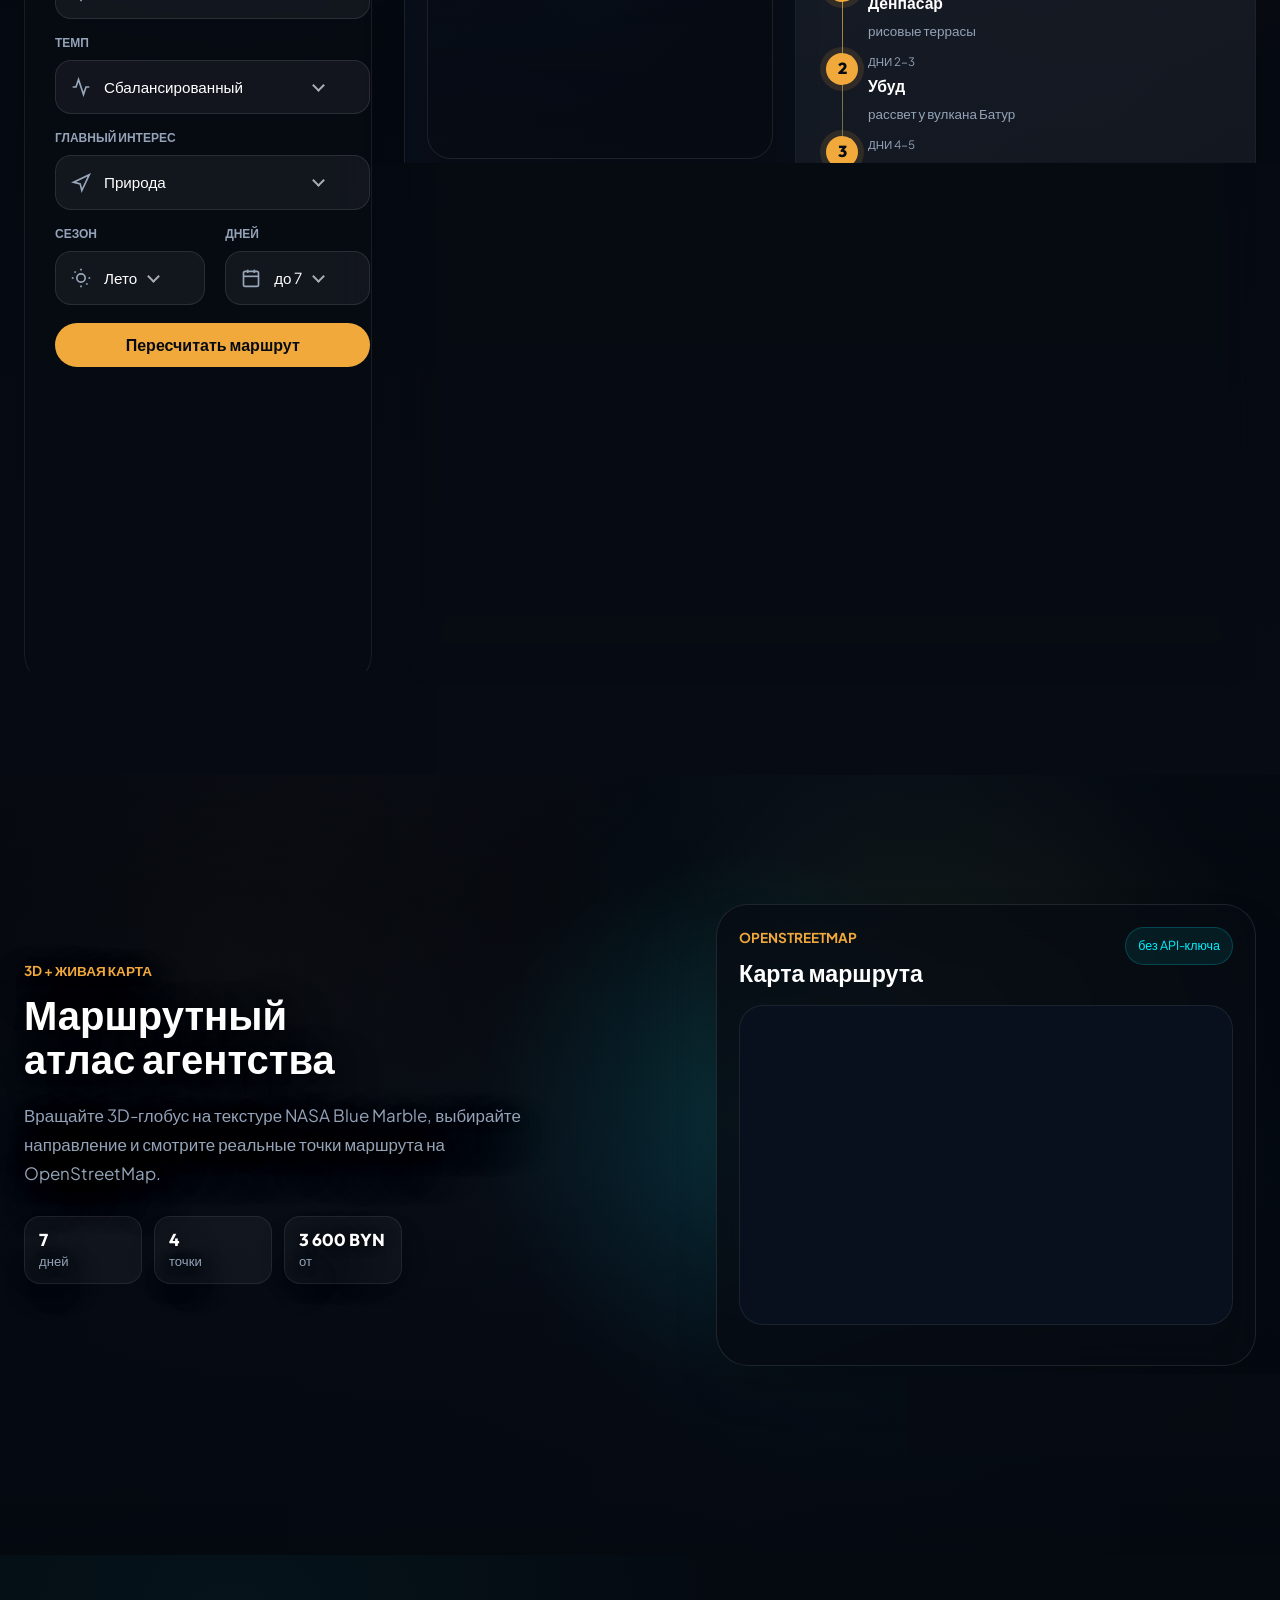
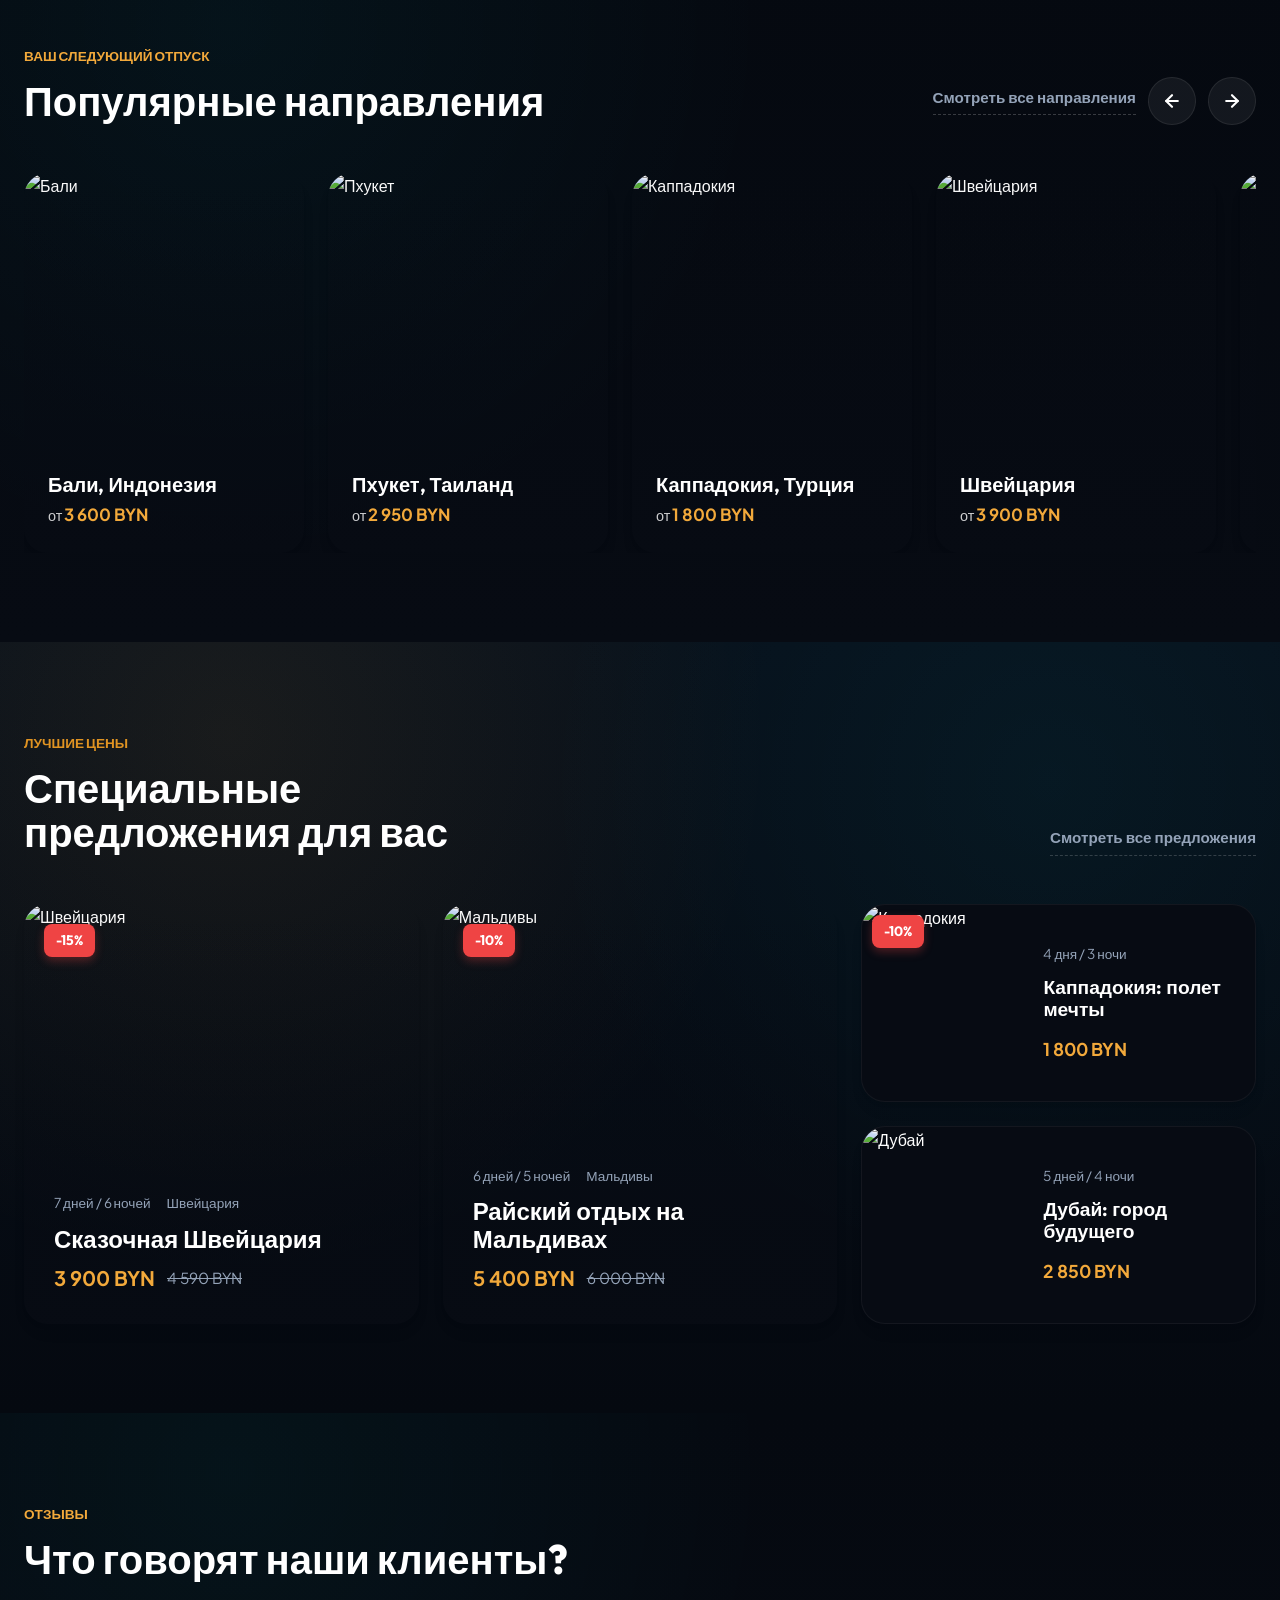
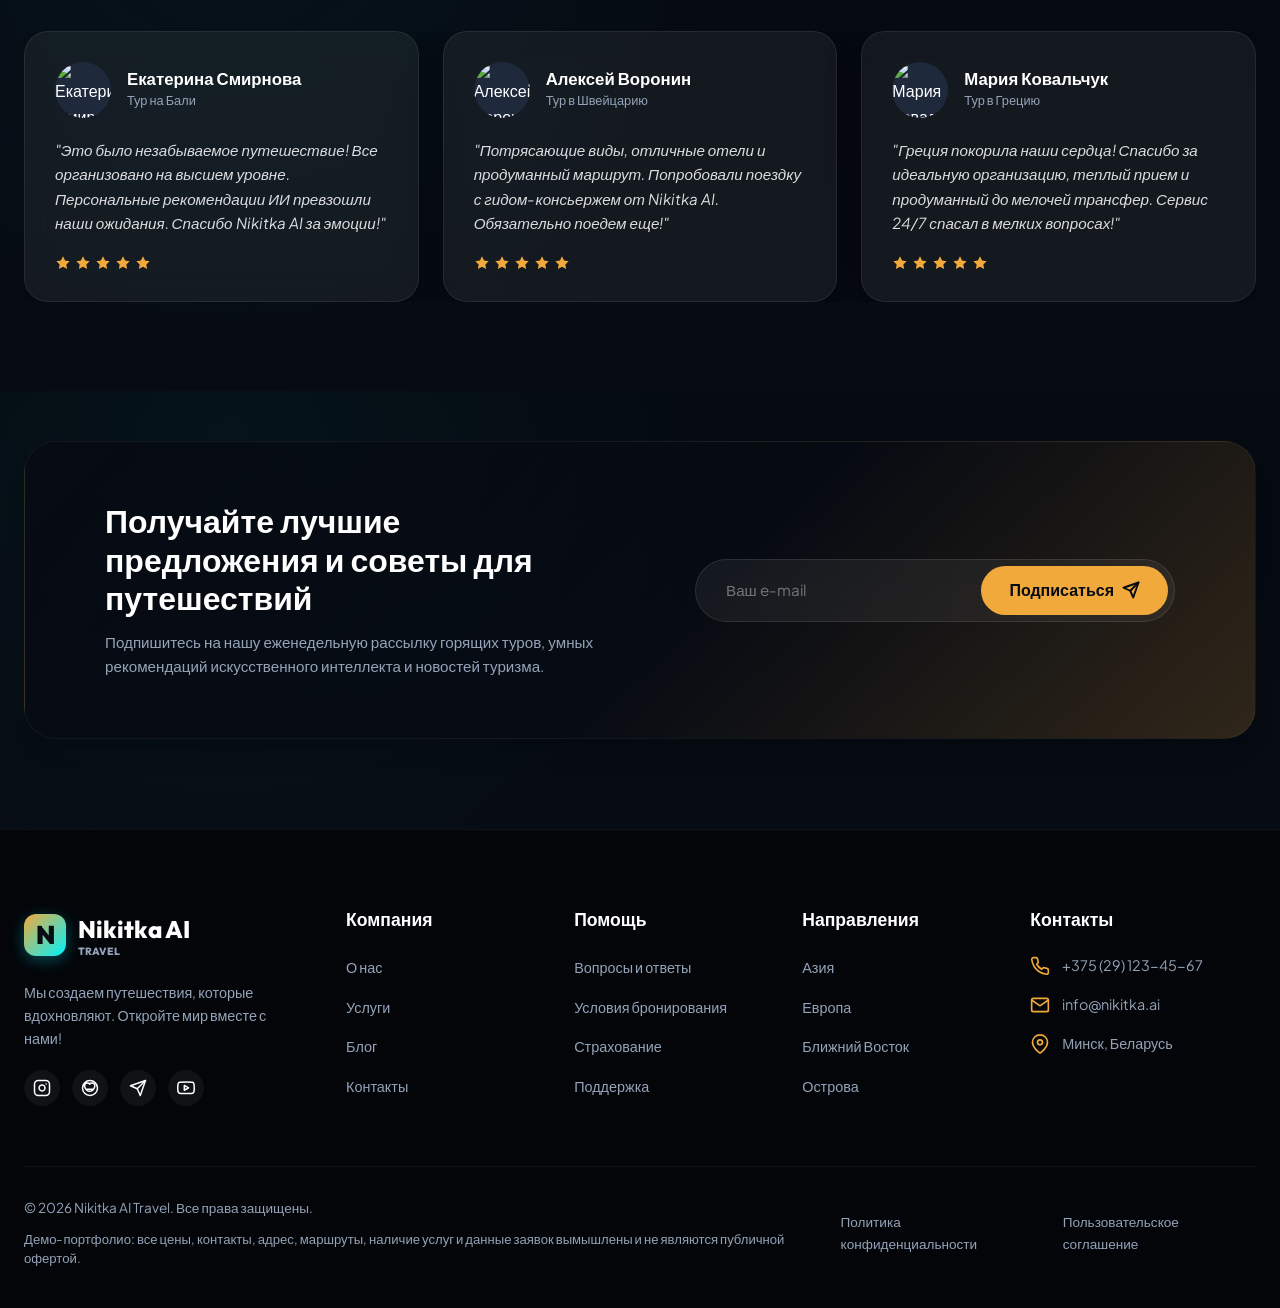
==== commit 5a54130a: "Localize demo travel data for Belarus" ====
--- a/index.html
+++ b/index.html
@@ -45,11 +45,11 @@
             </nav>
             
             <div class="nav-actions">
-                <a href="tel:+79991234567" class="nav-phone">
+                <a href="tel:+375291234567" class="nav-phone">
                     <svg xmlns="http://www.w3.org/2000/svg" viewBox="0 0 24 24" width="20" height="20" fill="none" stroke="currentColor" stroke-width="2" stroke-linecap="round" stroke-linejoin="round">
                         <path d="M22 16.92v3a2 2 0 0 1-2.18 2 19.79 19.79 0 0 1-8.63-3.07 19.5 19.5 0 0 1-6-6 19.79 19.79 0 0 1-3.07-8.67A2 2 0 0 1 4.11 2h3a2 2 0 0 1 2 1.72 12.84 12.84 0 0 0 .7 2.81 2 2 0 0 1-.45 2.11L8.09 9.91a16 16 0 0 0 6 6l1.27-1.27a2 2 0 0 1 2.11-.45 12.84 12.84 0 0 0 2.81.7A2 2 0 0 1 22 16.92z"></path>
                     </svg>
-                    +7 (999) 123-45-67
+                    +375 (29) 123-45-67
                 </a>
                 <a href="contacts.html" class="btn btn-outline" id="headerContactBtn">Связаться с нами</a>
             </div>
@@ -221,10 +221,10 @@
                                 <div class="input-container">
                                     <svg xmlns="http://www.w3.org/2000/svg" viewBox="0 0 24 24" fill="none" stroke="currentColor" stroke-width="2"><line x1="12" y1="1" x2="12" y2="23"></line><path d="M17 5H9.5a3.5 3.5 0 0 0 0 7h5a3.5 3.5 0 0 1 0 7H6"></path></svg>
                                     <select id="tripBudget" name="budget">
-                                        <option value="90000">до 90 000 ₽</option>
-                                        <option value="130000" selected>до 130 000 ₽</option>
-                                        <option value="180000">до 180 000 ₽</option>
-                                        <option value="230000">до 230 000 ₽</option>
+                                        <option value="2700">до 2 700 BYN</option>
+                                        <option value="3900" selected>до 3 900 BYN</option>
+                                        <option value="5400">до 5 400 BYN</option>
+                                        <option value="6900">до 6 900 BYN</option>
                                     </select>
                                 </div>
                             </div>
@@ -330,7 +330,7 @@
                     <div class="route-atlas-metrics" aria-label="Сводка маршрута">
                         <span><strong id="routeAtlasDays">7</strong> дней</span>
                         <span><strong id="routeAtlasStops">4</strong> точки</span>
-                        <span><strong id="routeAtlasBudget">120 000 ₽</strong> от</span>
+                        <span><strong id="routeAtlasBudget">3 600 BYN</strong> от</span>
                     </div>
 
                     <div class="route-atlas-controls" id="routeAtlasControls" aria-label="Выбор маршрута"></div>
@@ -376,7 +376,7 @@
                             <img src="https://images.unsplash.com/photo-1537996194471-e657df975ab4?auto=format&fit=crop&w=400&q=80" alt="Бали">
                             <div class="dest-content">
                                 <h3>Бали, Индонезия</h3>
-                                <div class="dest-price">от <span>120 000 ₽</span></div>
+                                <div class="dest-price">от <span>3 600 BYN</span></div>
                             </div>
                         </div>
                         <!-- Phuket -->
@@ -384,7 +384,7 @@
                             <img src="https://images.unsplash.com/photo-1528127269322-539801943592?auto=format&fit=crop&w=400&q=80" alt="Пхукет">
                             <div class="dest-content">
                                 <h3>Пхукет, Таиланд</h3>
-                                <div class="dest-price">от <span>98 000 ₽</span></div>
+                                <div class="dest-price">от <span>2 950 BYN</span></div>
                             </div>
                         </div>
                         <!-- Cappadocia -->
@@ -392,7 +392,7 @@
                             <img src="https://images.unsplash.com/photo-1507608869274-d3177c8bb4c7?auto=format&fit=crop&w=400&q=80" alt="Каппадокия">
                             <div class="dest-content">
                                 <h3>Каппадокия, Турция</h3>
-                                <div class="dest-price">от <span>75 000 ₽</span></div>
+                                <div class="dest-price">от <span>1 800 BYN</span></div>
                             </div>
                         </div>
                         <!-- Switzerland -->
@@ -400,7 +400,7 @@
                             <img src="https://images.unsplash.com/photo-1502784444187-359ac186c5bb?auto=format&fit=crop&w=400&q=80" alt="Швейцария">
                             <div class="dest-content">
                                 <h3>Швейцария</h3>
-                                <div class="dest-price">от <span>130 000 ₽</span></div>
+                                <div class="dest-price">от <span>3 900 BYN</span></div>
                             </div>
                         </div>
                         <!-- Santorini -->
@@ -408,7 +408,7 @@
                             <img src="https://images.unsplash.com/photo-1533105079780-92b9be482077?auto=format&fit=crop&w=400&q=80" alt="Санторини">
                             <div class="dest-content">
                                 <h3>Санторини, Греция</h3>
-                                <div class="dest-price">от <span>110 000 ₽</span></div>
+                                <div class="dest-price">от <span>3 300 BYN</span></div>
                             </div>
                         </div>
                     </div>
@@ -439,8 +439,8 @@
                             </div>
                             <h3>Сказочная Швейцария</h3>
                             <div class="offer-price-row">
-                                <span class="offer-price">130 000 ₽</span>
-                                <span class="offer-old-price">153 000 ₽</span>
+                                <span class="offer-price">3 900 BYN</span>
+                                <span class="offer-old-price">4 590 BYN</span>
                             </div>
                         </div>
                     </div>
@@ -456,8 +456,8 @@
                             </div>
                             <h3>Райский отдых на Мальдивах</h3>
                             <div class="offer-price-row">
-                                <span class="offer-price">180 000 ₽</span>
-                                <span class="offer-old-price">200 000 ₽</span>
+                                <span class="offer-price">5 400 BYN</span>
+                                <span class="offer-old-price">6 000 BYN</span>
                             </div>
                         </div>
                     </div>
@@ -476,7 +476,7 @@
                                 </div>
                                 <h3>Каппадокия: полет мечты</h3>
                                 <div class="offer-price-row" style="margin-top: 8px;">
-                                    <span class="offer-price" style="font-size: 1.1rem;">60 000 ₽</span>
+                                    <span class="offer-price" style="font-size: 1.1rem;">1 800 BYN</span>
                                 </div>
                             </div>
                         </div>
@@ -492,7 +492,7 @@
                                 </div>
                                 <h3>Дубай: город будущего</h3>
                                 <div class="offer-price-row" style="margin-top: 8px;">
-                                    <span class="offer-price" style="font-size: 1.1rem;">95 000 ₽</span>
+                                    <span class="offer-price" style="font-size: 1.1rem;">2 850 BYN</span>
                                 </div>
                             </div>
                         </div>
@@ -684,7 +684,7 @@
                     <div class="footer-contact-info">
                         <div class="footer-contact-item">
                             <svg xmlns="http://www.w3.org/2000/svg" viewBox="0 0 24 24" fill="none" stroke="currentColor" stroke-width="2"><path d="M22 16.92v3a2 2 0 0 1-2.18 2 19.79 19.79 0 0 1-8.63-3.07 19.5 19.5 0 0 1-6-6 19.79 19.79 0 0 1-3.07-8.67A2 2 0 0 1 4.11 2h3a2 2 0 0 1 2 1.72 12.84 12.84 0 0 0 .7 2.81 2 2 0 0 1-.45 2.11L8.09 9.91a16 16 0 0 0 6 6l1.27-1.27a2 2 0 0 1 2.11-.45 12.84 12.84 0 0 0 2.81.7A2 2 0 0 1 22 16.92z"></path></svg>
-                            <a href="tel:+79991234567">+7 (999) 123-45-67</a>
+                            <a href="tel:+375291234567">+375 (29) 123-45-67</a>
                         </div>
                         <div class="footer-contact-item">
                             <svg xmlns="http://www.w3.org/2000/svg" viewBox="0 0 24 24" fill="none" stroke="currentColor" stroke-width="2"><path d="M4 4h16c1.1 0 2 .9 2 2v12c0 1.1-.9 2-2 2H4c-1.1 0-2-.9-2-2V6c0-1.1.9-2 2-2z"></path><polyline points="22,6 12,13 2,6"></polyline></svg>
@@ -692,14 +692,17 @@
                         </div>
                         <div class="footer-contact-item">
                             <svg xmlns="http://www.w3.org/2000/svg" viewBox="0 0 24 24" fill="none" stroke="currentColor" stroke-width="2"><path d="M21 10c0 7-9 13-9 13s-9-6-9-13a9 9 0 0 1 18 0z"></path><circle cx="12" cy="10" r="3"></circle></svg>
-                            <span>Москва, Россия</span>
+                            <span>Минск, Беларусь</span>
                         </div>
                     </div>
                 </div>
             </div>
             
             <div class="footer-bottom">
-                <p>&copy; 2026 Nikitka AI Travel. Все права защищены.</p>
+                <div class="footer-legal-copy">
+                    <p>&copy; 2026 Nikitka AI Travel. Все права защищены.</p>
+                    <p class="site-disclaimer">Демо-портфолио: все цены, контакты, адрес, маршруты, наличие услуг и данные заявок вымышлены и не являются публичной офертой.</p>
+                </div>
                 <div class="footer-bottom-links">
                     <a href="contacts.html">Политика конфиденциальности</a>
                     <a href="contacts.html">Пользовательское соглашение</a>
@@ -739,3 +742,5 @@
     <script type="module" src="js/route-atlas.js"></script>
 </body>
 </html>
+
+
--- a/css/style.css
+++ b/css/style.css
@@ -784,6 +784,17 @@
     font-size: 0.85rem;
 }
 
+.footer-legal-copy {
+    max-width: 860px;
+}
+
+.site-disclaimer {
+    margin-top: 10px;
+    color: var(--color-text-muted-light);
+    font-size: 0.82rem;
+    line-height: 1.5;
+}
+
 @media (max-width: 768px) {
     .footer-bottom {
         flex-direction: column;
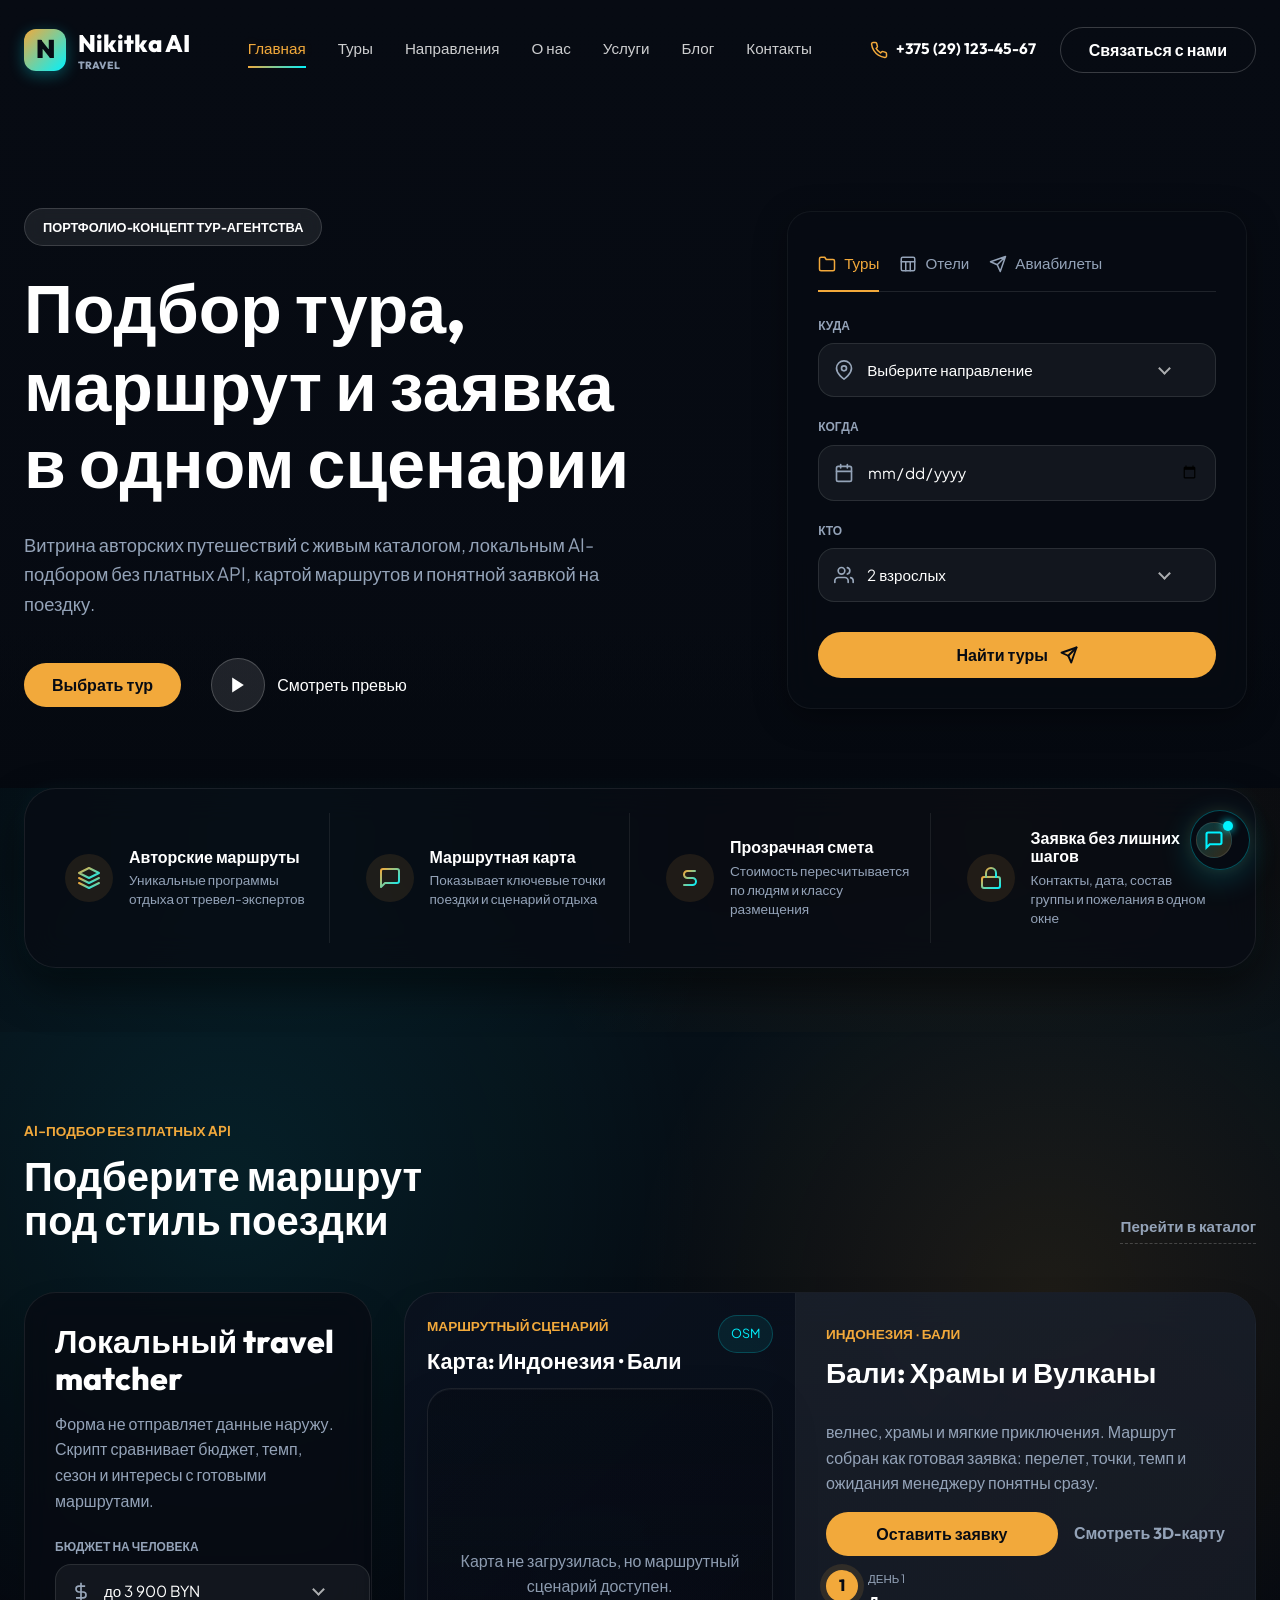
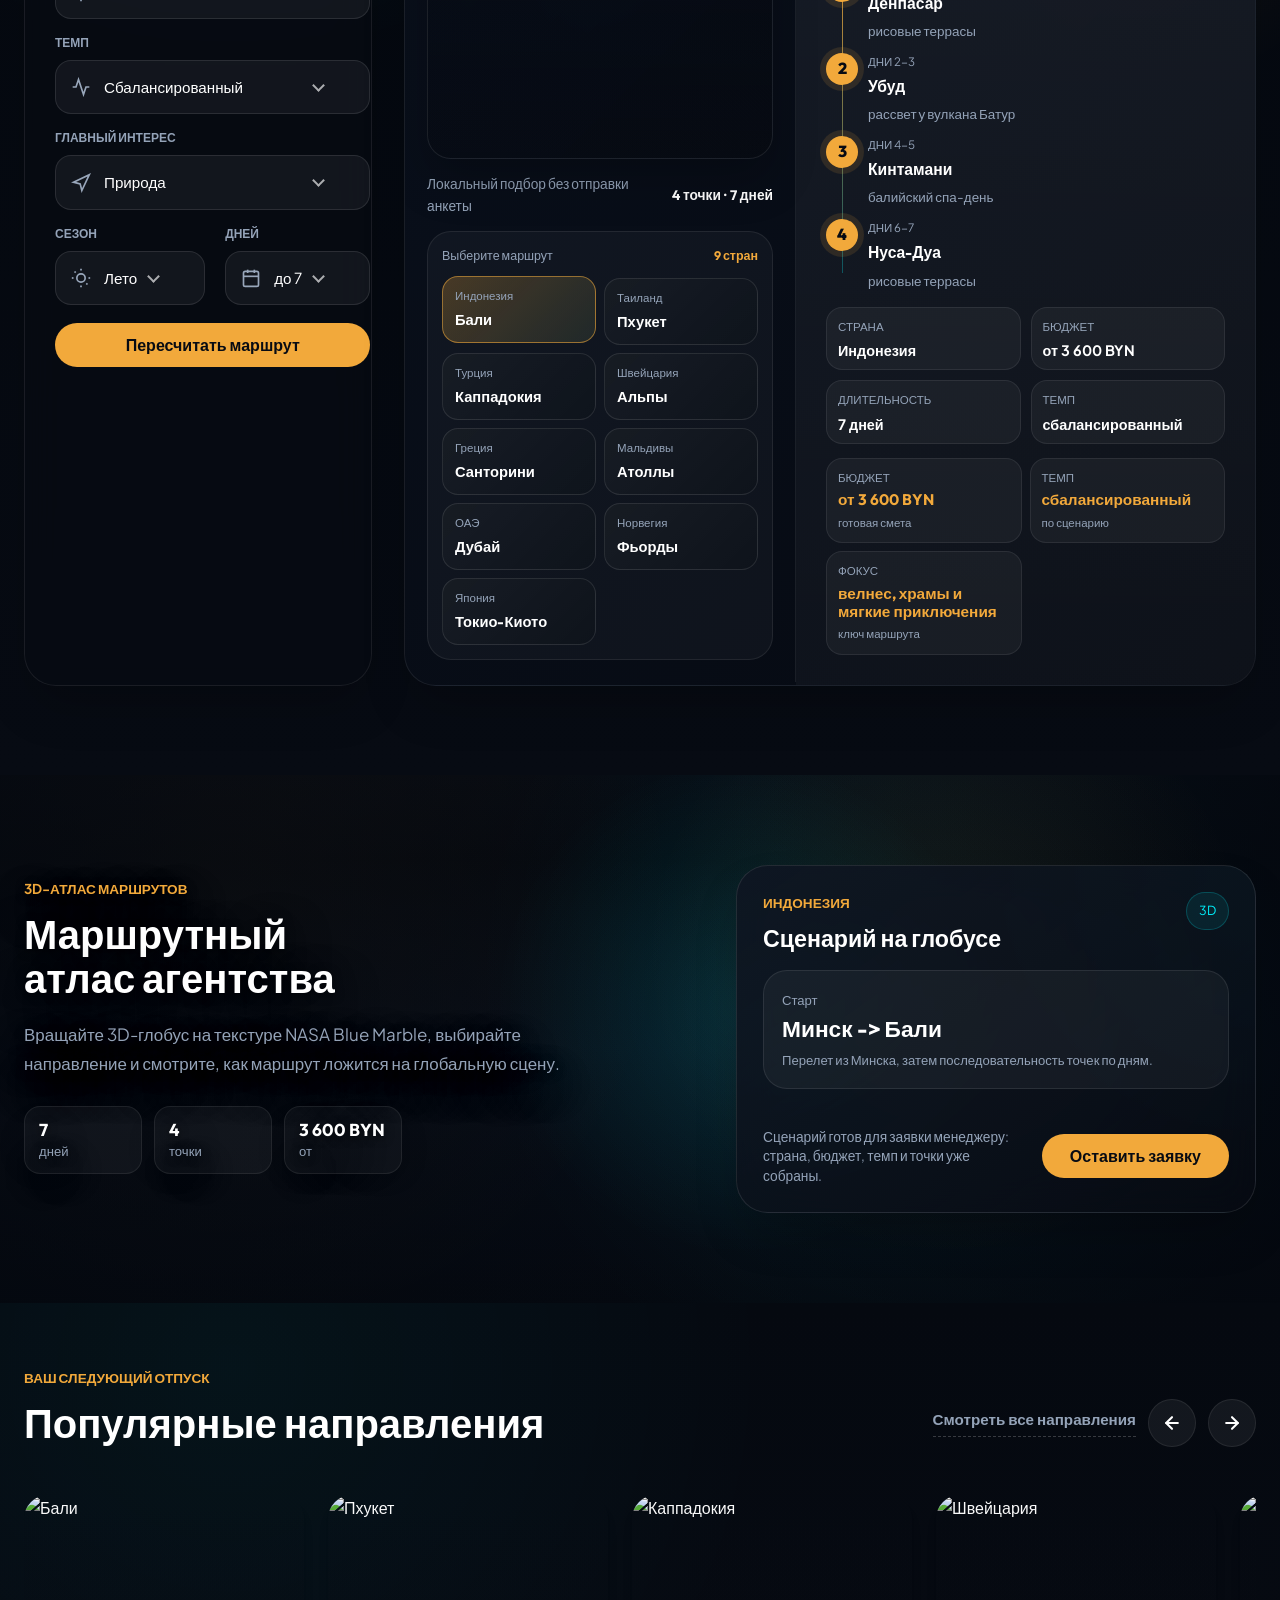
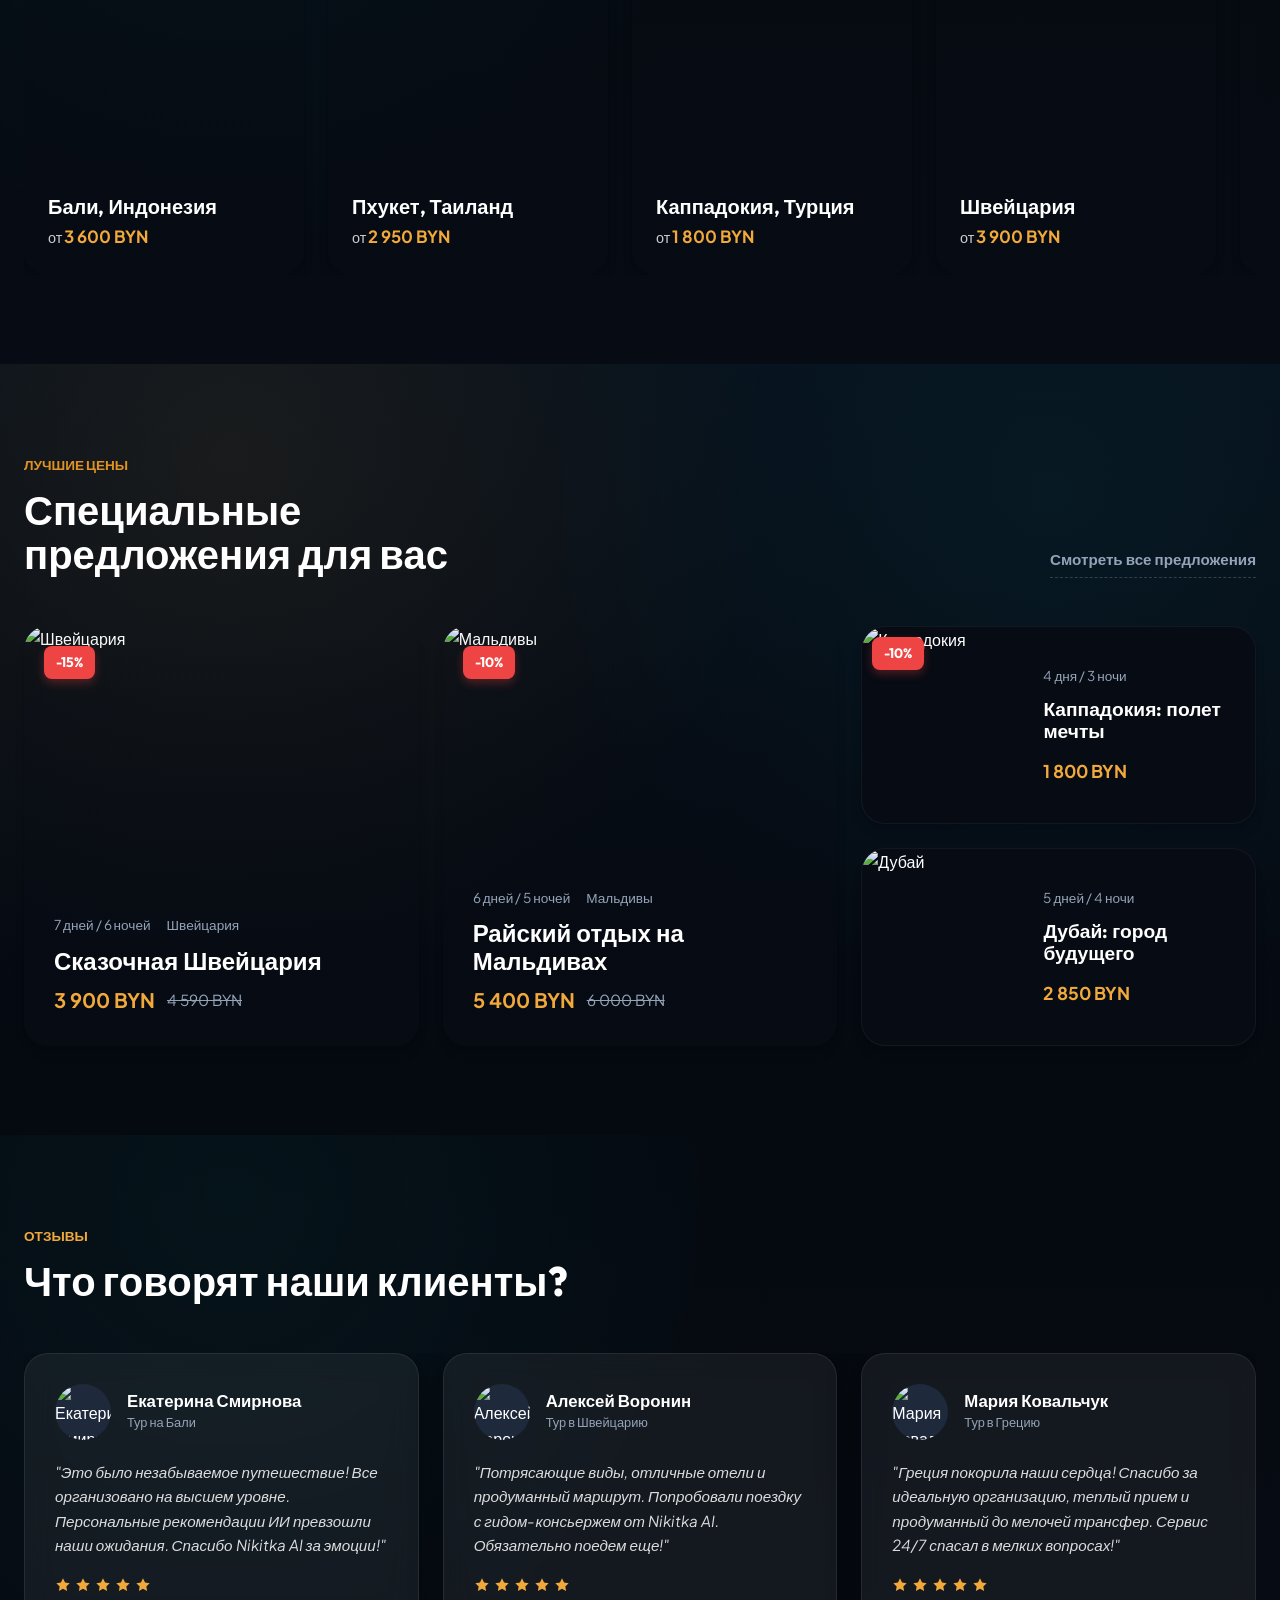
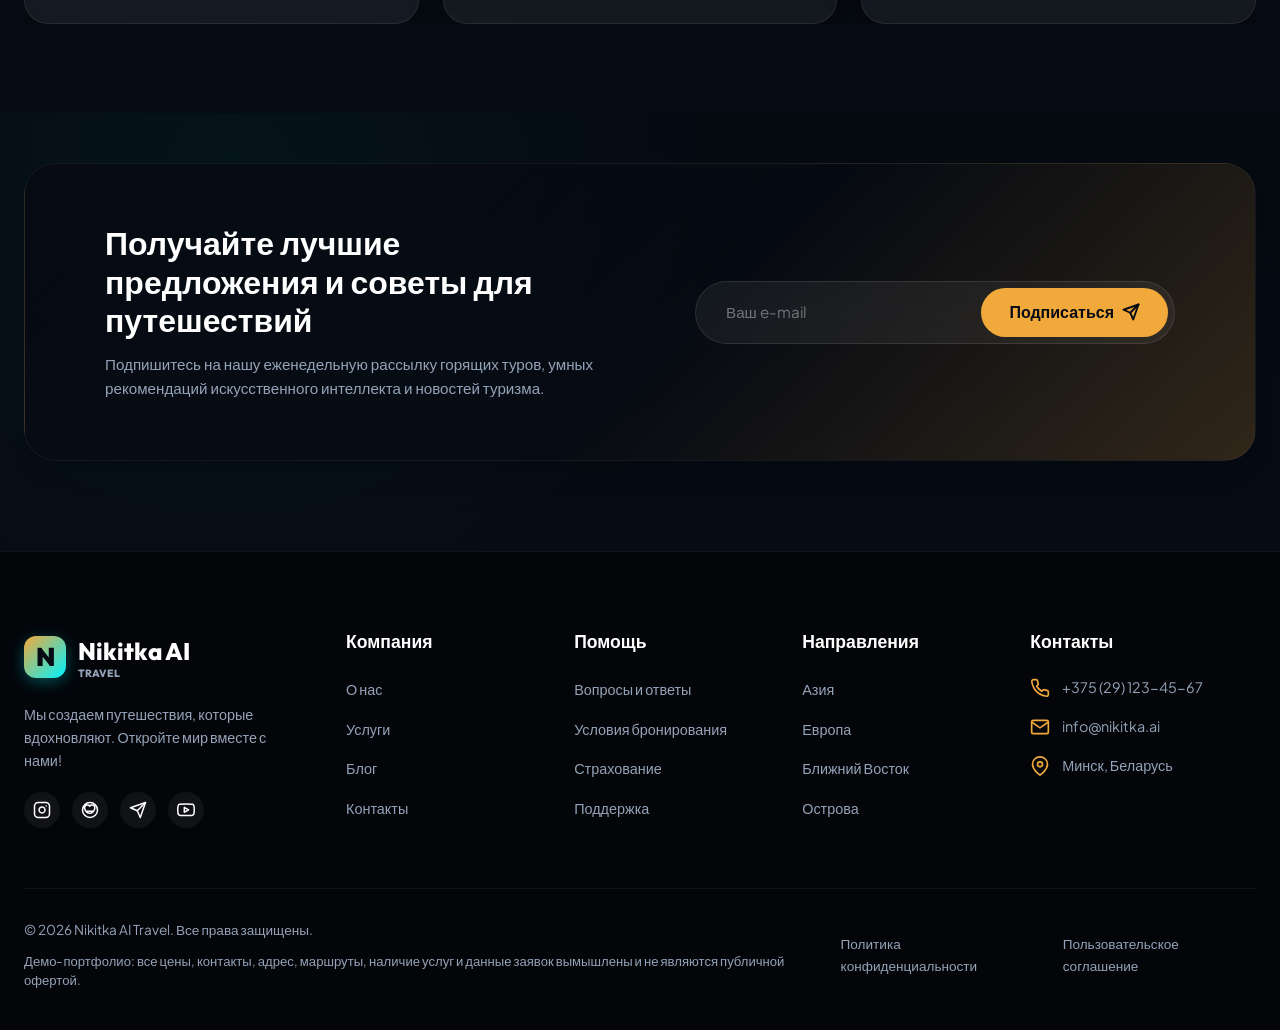
==== commit 9f1b4e87: "Remove duplicate route map from atlas" ====
--- a/index.html
+++ b/index.html
@@ -315,16 +315,16 @@
             </div>
         </section>
 
-        <!-- 3D Route Atlas & Live Map -->
+        <!-- 3D Route Atlas -->
         <section class="section route-atlas-section" id="routeAtlas" aria-labelledby="routeAtlasTitle">
             <canvas id="routeGlobeCanvas" class="route-globe-canvas" aria-label="3D глобус маршрутов"></canvas>
             <div class="route-atlas-shade" aria-hidden="true"></div>
             <div class="container route-atlas-inner">
                 <div class="route-atlas-copy">
-                    <span class="section-subtitle">3D + живая карта</span>
+                    <span class="section-subtitle">3D-атлас маршрутов</span>
                     <h2 class="section-title" id="routeAtlasTitle">Маршрутный атлас агентства</h2>
                     <p id="routeAtlasDescription">
-                        Вращайте 3D-глобус на текстуре NASA Blue Marble, выбирайте направление и смотрите реальные точки маршрута на OpenStreetMap.
+                        Вращайте 3D-глобус на текстуре NASA Blue Marble, выбирайте направление и смотрите, как маршрут ложится на глобальную сцену.
                     </p>
 
                     <div class="route-atlas-metrics" aria-label="Сводка маршрута">
@@ -336,16 +336,24 @@
                     <div class="route-atlas-controls" id="routeAtlasControls" aria-label="Выбор маршрута"></div>
                 </div>
 
-                <div class="route-map-live-shell">
-                    <div class="route-map-live-head">
+                <div class="route-atlas-panel">
+                    <div class="route-atlas-panel-head">
                         <div>
-                            <span class="section-subtitle">OpenStreetMap</span>
-                            <h3 id="routeMapLiveTitle">Карта маршрута</h3>
-                        </div>
-                        <span class="route-map-live-pill">без API-ключа</span>
-                    </div>
-                    <div class="route-leaflet-map" id="routeLeafletMap" aria-label="Живая карта выбранного маршрута"></div>
-                    <div class="route-map-live-legend" id="routeMapLiveLegend"></div>
+                            <span class="section-subtitle" id="routeAtlasPanelCountry">Индонезия</span>
+                            <h3 id="routeAtlasPanelTitle">Сценарий на глобусе</h3>
+                        </div>
+                        <span class="route-map-live-pill">3D</span>
+                    </div>
+                    <div class="route-atlas-flight-card">
+                        <span>Старт</span>
+                        <strong id="routeAtlasFlight">Минск -> Бали</strong>
+                        <small>Перелет из Минска, затем последовательность точек по дням.</small>
+                    </div>
+                    <ol class="route-atlas-stop-list" id="routeAtlasStopList" aria-label="Точки маршрута"></ol>
+                    <div class="route-atlas-panel-footer">
+                        <span>Сценарий готов для заявки менеджеру: страна, бюджет, темп и точки уже собраны.</span>
+                        <a href="tours.html" class="btn btn-primary" id="routeAtlasBookingLink">Оставить заявку</a>
+                    </div>
                 </div>
             </div>
         </section>
--- a/css/style.css
+++ b/css/style.css
@@ -14,6 +14,7 @@
 
 html {
     scroll-behavior: smooth;
+    scroll-padding-top: 96px;
     font-size: 16px;
     height: 100%;
     overflow-x: hidden;
@@ -205,6 +206,7 @@
     display: flex;
     align-items: center;
     justify-content: space-between;
+    gap: 24px;
 }
 
 /* Logo */
@@ -216,6 +218,7 @@
     font-weight: 800;
     font-size: 1.5rem;
     color: var(--color-text-light);
+    min-width: 0;
 }
 
 .logo-icon {
@@ -325,6 +328,7 @@
     background: none;
     cursor: pointer;
     z-index: 110;
+    flex: 0 0 auto;
 }
 
 .nav-burger span {
@@ -435,6 +439,7 @@
     grid-template-columns: 1.2fr 0.8fr;
     gap: 60px;
     align-items: center;
+    min-width: 0;
 }
 
 @media (max-width: 1024px) {
@@ -461,6 +466,7 @@
 
 .hero-content {
     color: var(--color-text-light);
+    min-width: 0;
 }
 
 .hero-badge {
@@ -527,6 +533,64 @@
     flex-wrap: wrap;
 }
 
+@media (max-width: 600px) {
+    html {
+        scroll-padding-top: 88px;
+    }
+
+    .container {
+        padding: 0 22px;
+    }
+
+    .hero {
+        padding-top: 116px;
+        padding-bottom: 58px;
+        background-position: 48% center;
+    }
+
+    .hero-badge {
+        max-width: 100%;
+        font-size: 0.74rem;
+        line-height: 1.25;
+        text-align: center;
+        margin-bottom: 20px;
+    }
+
+    .hero-title {
+        max-width: 100%;
+        font-size: clamp(2.42rem, 11vw, 3rem);
+        line-height: 1.12;
+        margin-bottom: 22px;
+    }
+
+    .hero-desc {
+        max-width: 32ch;
+        font-size: 0.98rem;
+        line-height: 1.55;
+        margin-bottom: 30px;
+    }
+
+    .hero-ctas {
+        display: grid;
+        grid-template-columns: 1fr;
+        gap: 14px;
+        width: 100%;
+        max-width: 320px;
+    }
+
+    .hero-ctas .btn,
+    .hero-ctas .btn-video {
+        width: 100%;
+        justify-content: center;
+    }
+}
+
+@media (max-width: 380px) {
+    .hero-title {
+        font-size: 2.28rem;
+    }
+}
+
 /* ==========================================================================
    5. NEWSLETTER BANNER
    ========================================================================== */
